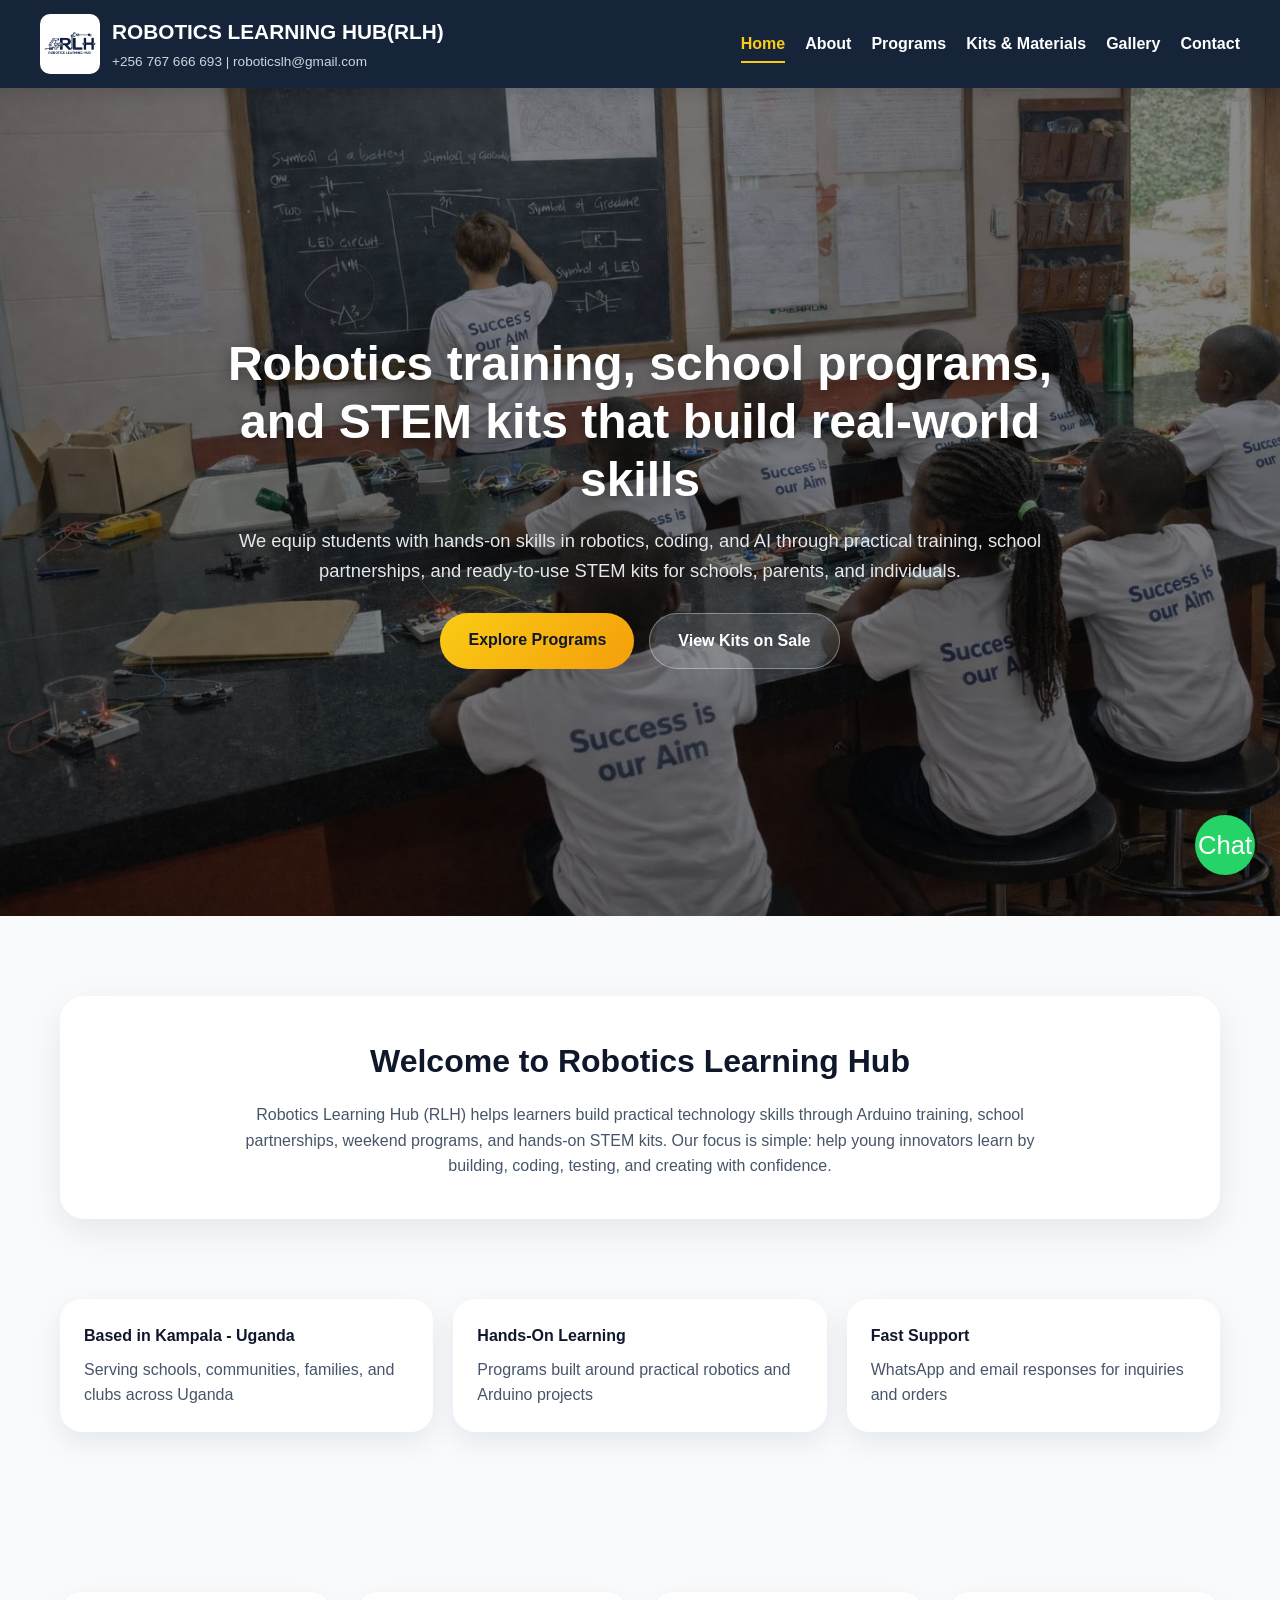
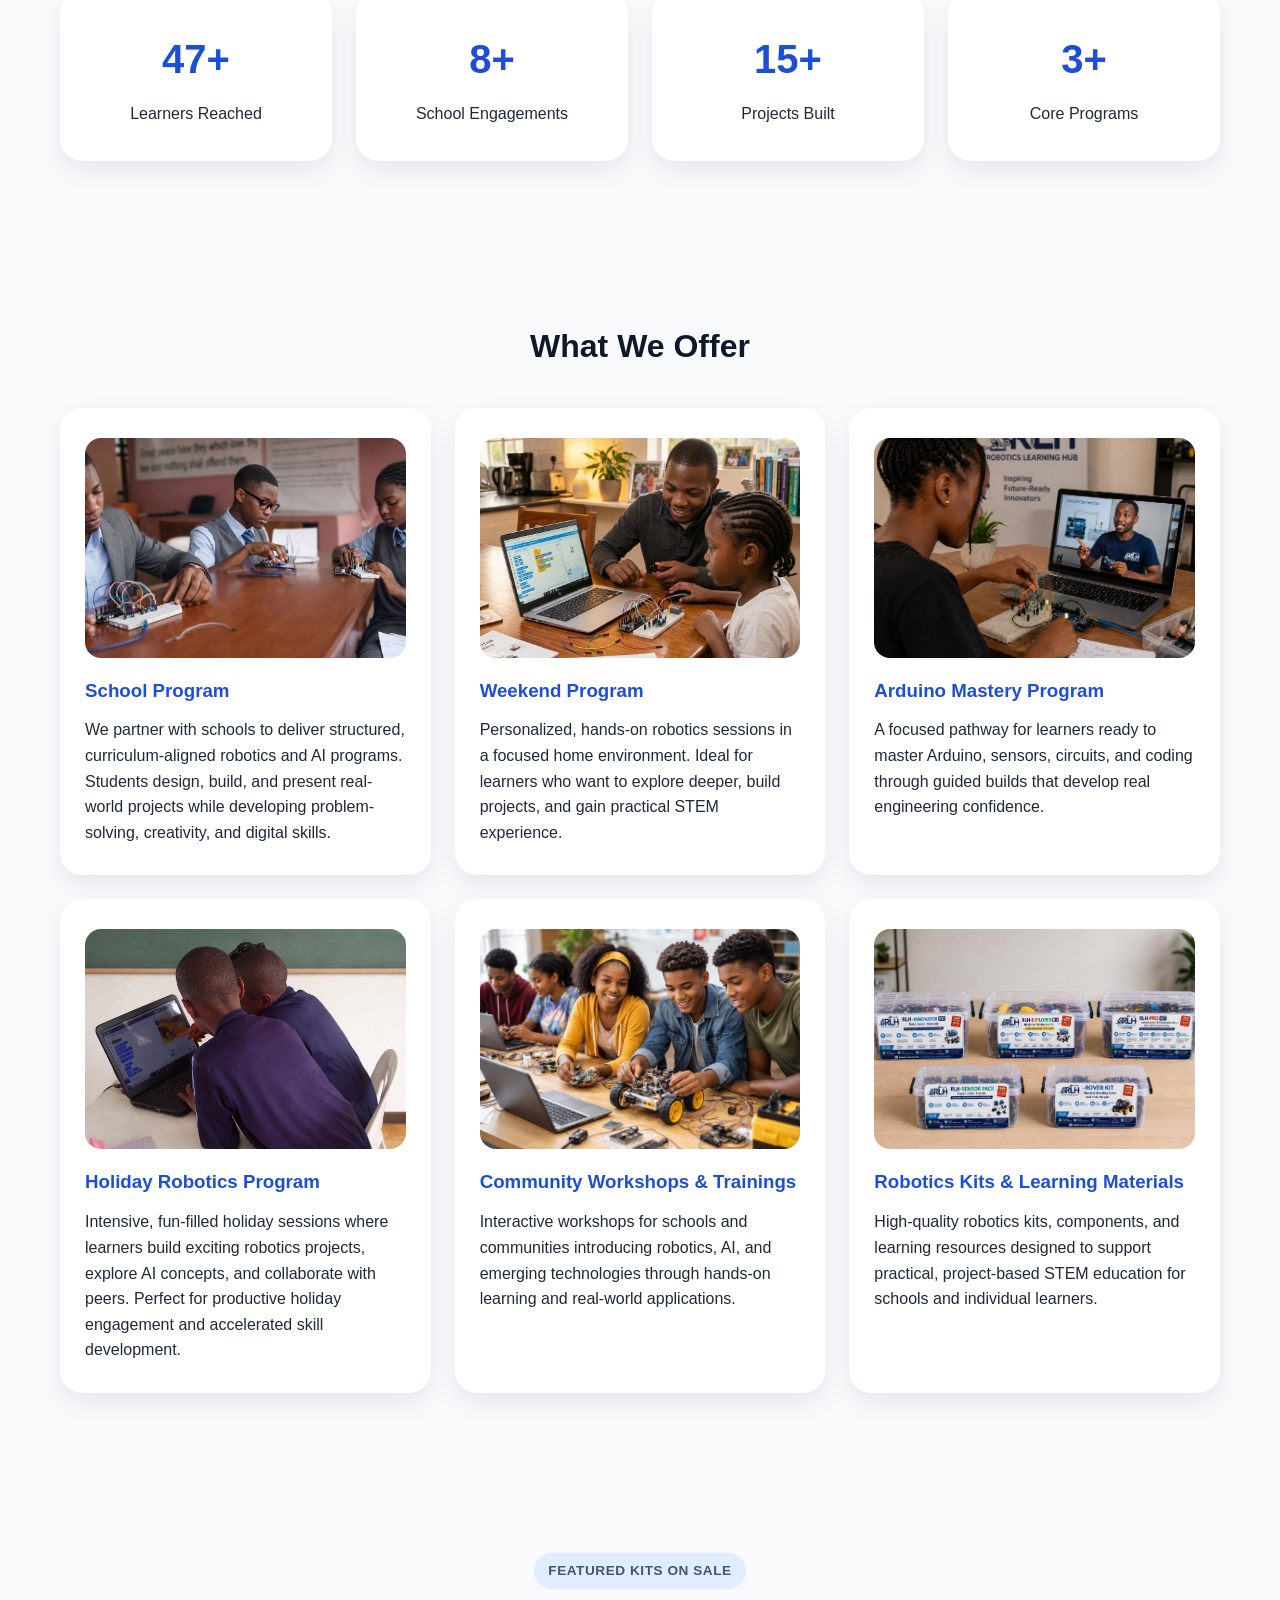
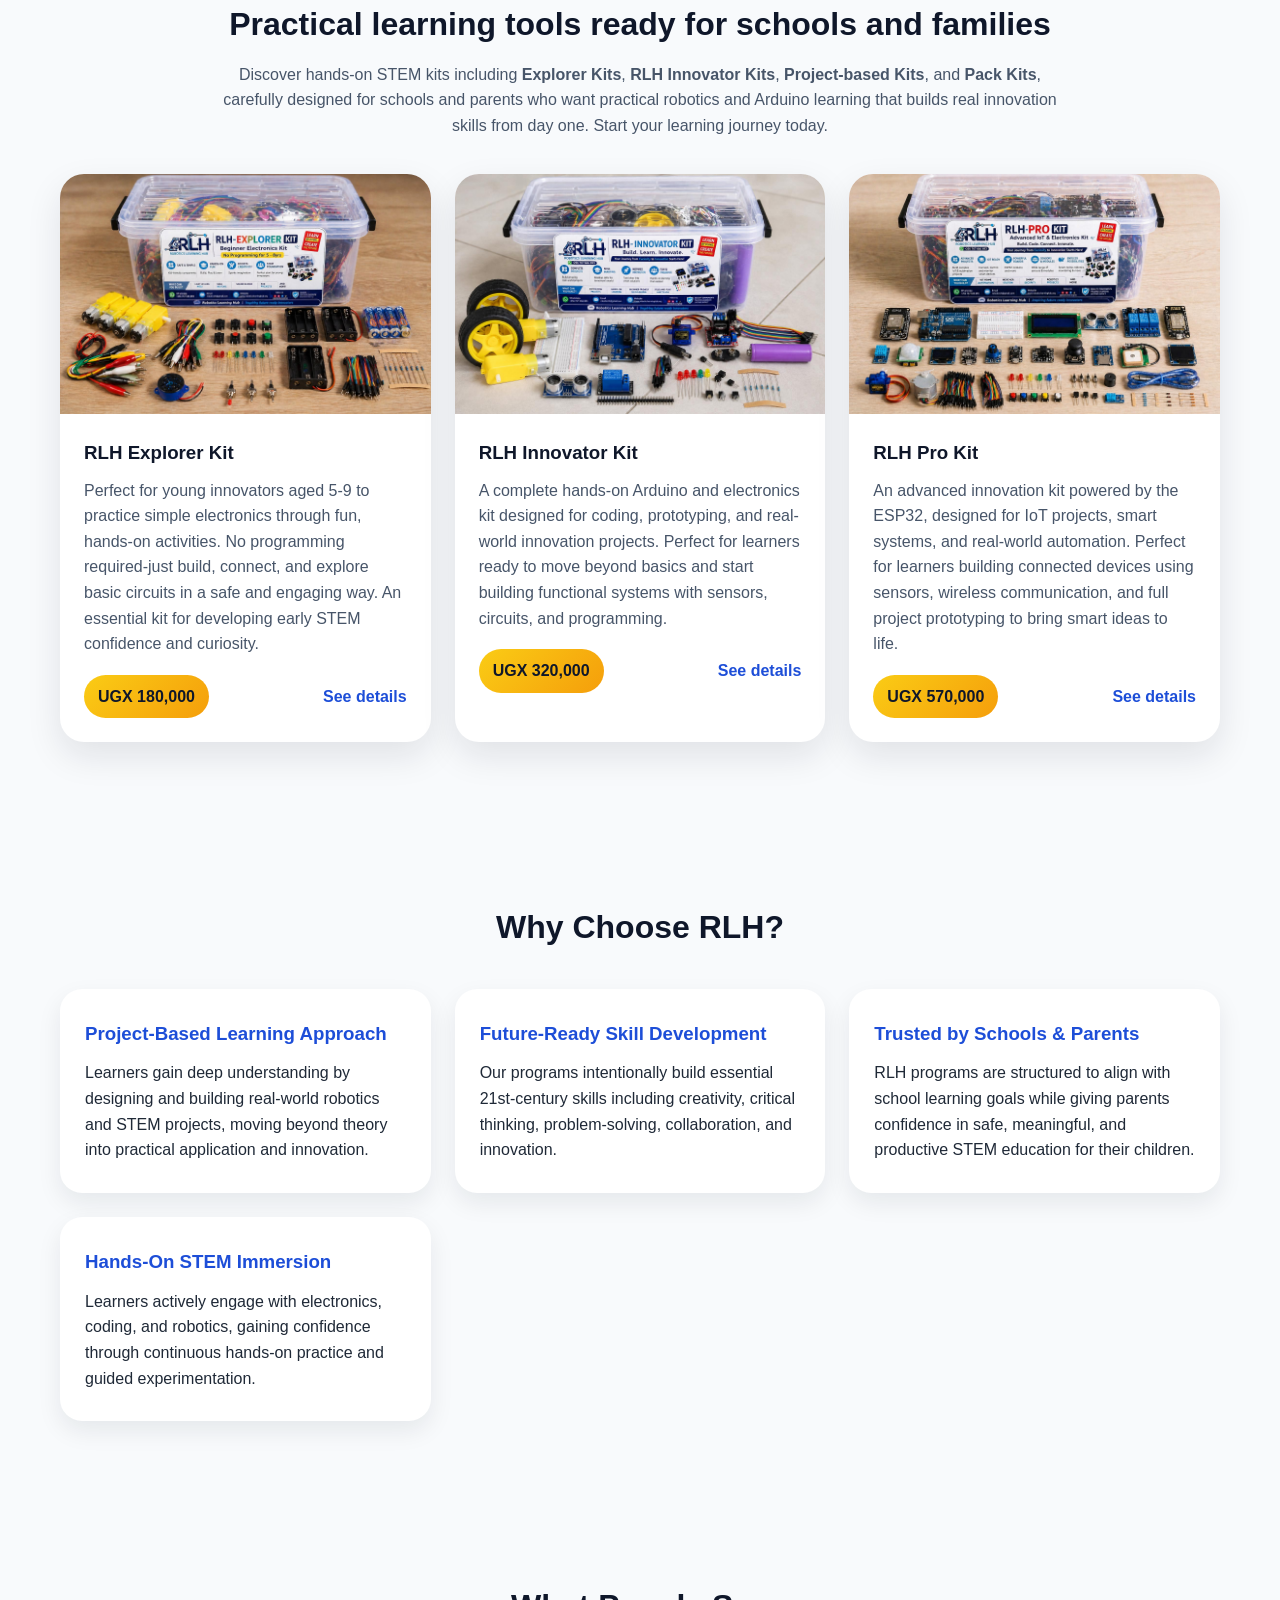
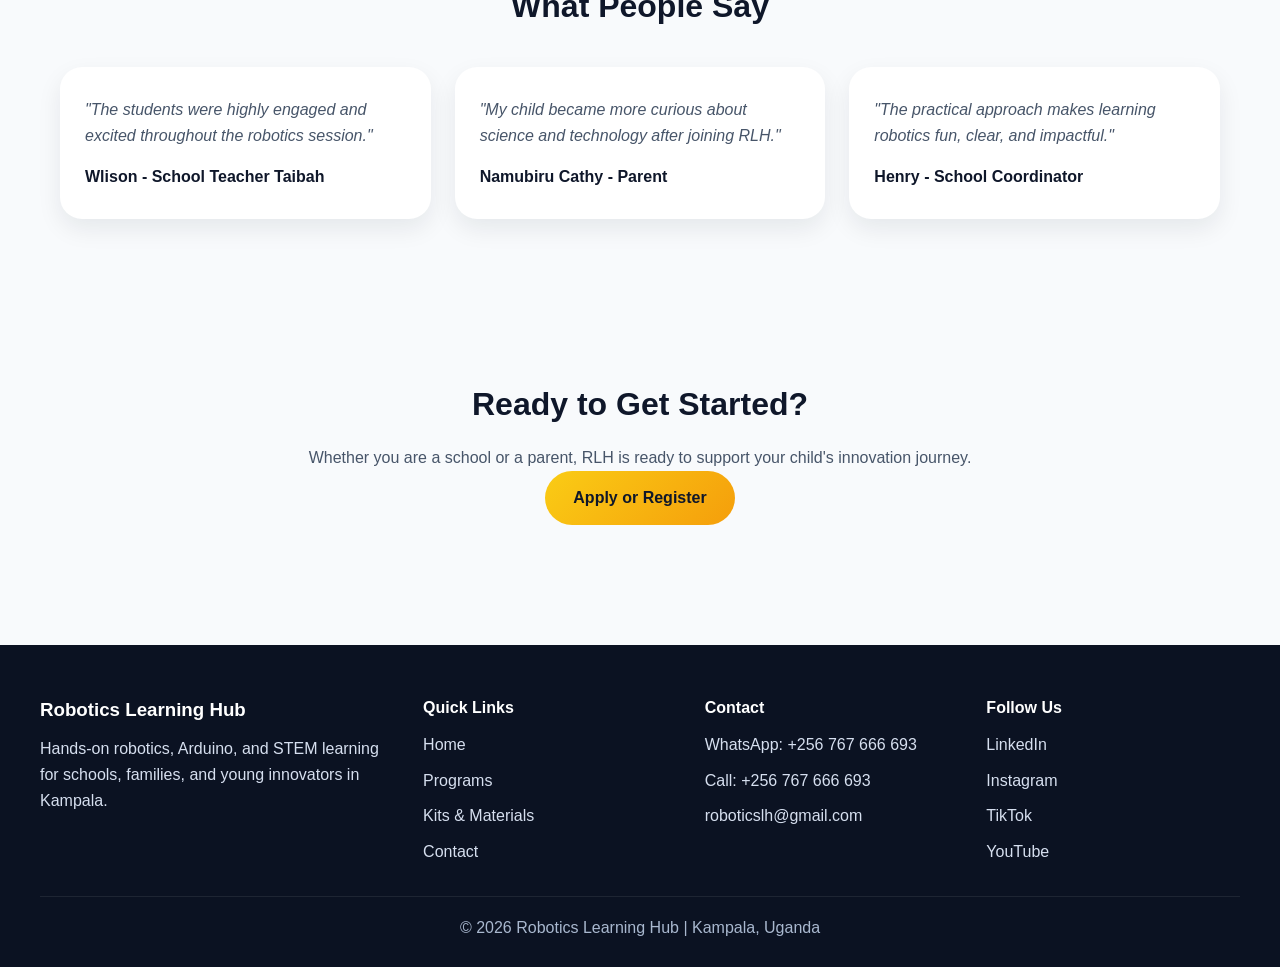
==== index.html @ 77f999e0 "Initial commit after setup" ====
<!DOCTYPE html>
<html lang="en">
<head>
  <meta charset="UTF-8" />
  <meta name="viewport" content="width=device-width, initial-scale=1.0" />
  <title>Robotics Learning Hub | Home</title>
  <link rel="stylesheet" href="css/style.css" />
</head>
<body>
  <header>
    <div class="logo-container">
      <img src="images/logo.jpg" alt="RLH Logo" class="logo" />
      <div class="brand-text">
        <h1>ROBOTICS LEARNING HUB(RLH)</h1>
        <span>+256 767 666 693 | roboticslh@gmail.com</span>
      </div>
    </div>

    <div class="menu-toggle" id="menu-toggle">
      <span></span>
      <span></span>
      <span></span>
    </div>

    <nav id="navbar">
      <a href="index.html" class="active-link">Home</a>
      <a href="about.html">About</a>
      <a href="programs.html">Programs</a>
      <a href="kits.html">Kits & Materials</a>
      <a href="gallery.html">Gallery</a>
      <a href="contact.html">Contact</a>
    </nav>
  </header>

  <section class="hero">
    <div class="hero-slider">
      <div class="slide active" style="background-image: url('images/hero1.jpg');"></div>
      <div class="slide" style="background-image: url('images/hero2.jpg');"></div>
      <div class="slide" style="background-image: url('images/RLH-online.jpg');"></div>
    </div>

    <div class="hero-overlay"></div>

    <div class="hero-content">
      <h2>Robotics training, school programs, and STEM kits that build real-world skills</h2>
      <p>We equip students with hands-on skills in robotics, coding, and AI through practical training, school partnerships, and ready-to-use STEM kits for schools, parents, and individuals.</p>

      <div class="hero-buttons">
        <a href="programs.html" class="btn primary-btn">Explore Programs</a>
        <a href="kits.html" class="btn secondary-btn">View Kits on Sale</a>
      </div>
    </div>
  </section>

  <section class="intro-section reveal">
    <div class="intro-box">
      <h2>Welcome to Robotics Learning Hub</h2>
      <p>
        Robotics Learning Hub (RLH) helps learners build practical technology skills through Arduino training, school partnerships, weekend programs, and hands-on STEM kits. Our focus is simple: help young innovators learn by building, coding, testing, and creating with confidence.
      </p>
    </div>
  </section>

  <section class="trust-strip-section reveal">
    <div class="trust-strip">
      <div class="trust-pill">
        <strong>Based in Kampala - Uganda</strong>
        <span>Serving schools, communities, families, and clubs across Uganda</span>
      </div>
      <div class="trust-pill">
        <strong>Hands-On Learning</strong>
        <span>Programs built around practical robotics and Arduino projects</span>
      </div>
      <div class="trust-pill">
        <strong>Fast Support</strong>
        <span>WhatsApp and email responses for inquiries and orders</span>
      </div>
    </div>
  </section>

  <section class="stats-section reveal">
    <div class="stats-grid">
      <div class="stat-card">
        <h3 class="counter" data-target="100">0</h3>
        <p>Learners Reached</p>
      </div>
      <div class="stat-card">
        <h3 class="counter" data-target="8">0</h3>
        <p>School Engagements</p>
      </div>
      <div class="stat-card">
        <h3 class="counter" data-target="15">0</h3>
        <p>Projects Built</p>
      </div>
      <div class="stat-card">
        <h3 class="counter" data-target="3">0</h3>
        <p>Core Programs</p>
      </div>
    </div>
  </section>

  <section class="highlights-section reveal">
    <h2>What We Offer</h2>
    <div class="highlights-grid">
      <div class="highlight-card">
        <img src="images/school_programs.jpg" alt="School Robotics Program" loading="lazy" decoding="async" />
        <h3>School Program</h3>
        <p>We partner with schools to deliver structured, curriculum-aligned robotics and AI programs. Students design, build, and present real-world projects while developing problem-solving, creativity, and digital skills.</p>
      </div>

      <div class="highlight-card">
        <img src="images/weekend_program.jpg" alt="Weekend Robotics Program" loading="lazy" decoding="async" />
        <h3>Weekend Program</h3>
        <p>Personalized, hands-on robotics sessions in a focused home environment. Ideal for learners who want to explore deeper, build projects, and gain practical STEM experience.</p>
      </div>

      <div class="highlight-card">
        <img src="images/RLH-online.jpg" alt="Arduino mastery class" loading="lazy" decoding="async" />
        <h3>Arduino Mastery Program</h3>
        <p>A focused pathway for learners ready to master Arduino, sensors, circuits, and coding through guided builds that develop real engineering confidence.</p>
      </div>

      <div class="highlight-card">
        <img src="images/2boys.jpg" alt="Holiday Robotics Program" loading="lazy" decoding="async" />
        <h3>Holiday Robotics Program</h3>
        <p>Intensive, fun-filled holiday sessions where learners build exciting robotics projects, explore AI concepts, and collaborate with peers. Perfect for productive holiday engagement and accelerated skill development.</p>
      </div>

      <div class="highlight-card">
        <img src="images/community.jpg" alt="Robotics Workshops" loading="lazy" decoding="async" />
        <h3>Community Workshops & Trainings</h3>
        <p>Interactive workshops for schools and communities introducing robotics, AI, and emerging technologies through hands-on learning and real-world applications.</p>
      </div>

      <div class="highlight-card">
        <img src="images/robotics-kits.jpg" alt="Robotics Kits" loading="lazy" decoding="async" />
        <h3>Robotics Kits & Learning Materials</h3>
        <p>High-quality robotics kits, components, and learning resources designed to support practical, project-based STEM education for schools and individual learners.</p>
      </div>
    </div>
  </section>

  <section class="featured-kits-section reveal">
    <div class="section-heading">
      <p class="section-eyebrow">Featured Kits on Sale</p>
      <h2>Practical learning tools ready for schools and families</h2>
      <p>Discover hands-on STEM kits including <strong>Explorer Kits</strong>, <strong>RLH Innovator Kits</strong>, <strong>Project-based Kits</strong>, and <strong>Pack Kits</strong>, carefully designed for schools and parents who want practical robotics and Arduino learning that builds real innovation skills from day one. Start your learning journey today.</p>
    </div>
    <div class="featured-sales-grid">
      <article class="sales-card">
        <img src="images/RLH-explorer-kit.jpg" alt="RLH Explorer kit" loading="lazy" decoding="async" />
        <div class="sales-card-body">
          <h3>RLH Explorer Kit</h3>
          <p>Perfect for young innovators aged 5-9 to practice simple electronics through fun, hands-on activities. No programming required-just build, connect, and explore basic circuits in a safe and engaging way. An essential kit for developing early STEM confidence and curiosity.</p>
          <div class="sales-card-meta">
            <span class="price-tag">UGX 180,000</span>
            <a href="kits.html" class="text-link">See details</a>
          </div>
        </div>
      </article>
      <article class="sales-card">
        <img src="images/RLH-Innovator-Kit.jpg" alt="RLH Innovator kit" loading="lazy" decoding="async" />
        <div class="sales-card-body">
          <h3>RLH Innovator Kit</h3>
          <p>A complete hands-on Arduino and electronics kit designed for coding, prototyping, and real-world innovation projects. Perfect for learners ready to move beyond basics and start building functional systems with sensors, circuits, and programming.</p>
          <div class="sales-card-meta">
            <span class="price-tag">UGX 320,000</span>
            <a href="kits.html" class="text-link">See details</a>
          </div>
        </div>
      </article>
      <article class="sales-card">
        <img src="images/RLH-pro-kit.jpg" alt="RLH Pro Kit" loading="lazy" decoding="async" />
        <div class="sales-card-body">
          <h3>RLH Pro Kit</h3>
          <p>An advanced innovation kit powered by the ESP32, designed for IoT projects, smart systems, and real-world automation. Perfect for learners building connected devices using sensors, wireless communication, and full project prototyping to bring smart ideas to life.</p>
          <div class="sales-card-meta">
            <span class="price-tag">UGX 570,000</span>
            <a href="kits.html" class="text-link">See details</a>
          </div>
        </div>
      </article>
    </div>
  </section>

  <section class="why-section reveal">
    <h2>Why Choose RLH?</h2>
    <div class="why-grid">
      <div class="why-card">
        <h3>Project-Based Learning Approach</h3>
        <p>Learners gain deep understanding by designing and building real-world robotics and STEM projects, moving beyond theory into practical application and innovation.</p>
      </div>

      <div class="why-card">
        <h3>Future-Ready Skill Development</h3>
        <p>Our programs intentionally build essential 21st-century skills including creativity, critical thinking, problem-solving, collaboration, and innovation.</p>
      </div>

      <div class="why-card">
        <h3>Trusted by Schools & Parents</h3>
        <p>RLH programs are structured to align with school learning goals while giving parents confidence in safe, meaningful, and productive STEM education for their children.</p>
      </div>

      <div class="why-card">
        <h3>Hands-On STEM Immersion</h3>
        <p>Learners actively engage with electronics, coding, and robotics, gaining confidence through continuous hands-on practice and guided experimentation.</p>
      </div>
    </div>
  </section>

  <section class="testimonials-section reveal">
    <h2>What People Say</h2>
    <div class="testimonials-grid">
      <div class="testimonial-card">
        <p>"The students were highly engaged and excited throughout the robotics session."</p>
        <h4>Wlison - School Teacher Taibah</h4>
      </div>
      <div class="testimonial-card">
        <p>"My child became more curious about science and technology after joining RLH."</p>
        <h4>Namubiru Cathy - Parent</h4>
      </div>
      <div class="testimonial-card">
        <p>"The practical approach makes learning robotics fun, clear, and impactful."</p>
        <h4>Henry - School Coordinator</h4>
      </div>
    </div>
  </section>

  <section class="cta-section reveal">
    <h2>Ready to Get Started?</h2>
    <p>Whether you are a school or a parent, RLH is ready to support your child's innovation journey.</p>
    <a href="programs.html" class="btn primary-btn">Apply or Register</a>
  </section>

  <a href="https://wa.me/256767666693" class="whatsapp-float" target="_blank" aria-label="Chat on WhatsApp">Chat</a>

  <footer class="site-footer">
    <div class="footer-grid">
      <div class="footer-brand">
        <h3>Robotics Learning Hub</h3>
        <p>Hands-on robotics, Arduino, and STEM learning for schools, families, and young innovators in Kampala.</p>
      </div>
      <div>
        <h4>Quick Links</h4>
        <a href="index.html">Home</a>
        <a href="programs.html">Programs</a>
        <a href="kits.html">Kits & Materials</a>
        <a href="contact.html">Contact</a>
      </div>
      <div>
        <h4>Contact</h4>
        <a href="https://wa.me/256767666693" target="_blank">WhatsApp: +256 767 666 693</a>
        <a href="tel:+256767666693">Call: +256 767 666 693</a>
        <a href="https://mail.google.com/mail/?view=cm&fs=1&to=roboticslh@gmail.com" target="_blank">roboticslh@gmail.com</a>
      </div>
      <div>
        <h4>Follow Us</h4>
        <a href="https://www.linkedin.com/company/robotics-learning-hub" target="_blank">LinkedIn</a>
        <a href="https://www.instagram.com/roboticslearninghub?igsh=MTZndnVnenVyejdiOQ==" target="_blank">Instagram</a>
        <a href="https://www.tiktok.com/@roboticslearningh?_r=1&_t=ZS-95N06qeUDLu" target="_blank">TikTok</a>
        <a href="https://www.youtube.com/@roboticslearningh" target="_blank">YouTube</a>
      </div>
    </div>
    <p class="footer-bottom">&copy; 2026 Robotics Learning Hub | Kampala, Uganda</p>
  </footer>

  <script src="js/script.js"></script>
</body>
</html>
---- css/style.css ----
/* =========================
   RESET & GLOBAL STYLES
========================= */
* {
  margin: 0;
  padding: 0;
  box-sizing: border-box;
  font-family: Arial, sans-serif;
}

html {
  scroll-behavior: smooth;
}

body {
  background: #f8fafc;
  color: #1f2937;
  line-height: 1.6;
  overflow-x: hidden;
}

:root {
  --brand-navy: #0f172a;
  --brand-blue: #1d4ed8;
  --brand-gold: #f59e0b;
  --brand-gold-light: #facc15;
  --brand-slate: #475569;
}

img {
  max-width: 100%;
  display: block;
}

a {
  text-decoration: none;
}

section {
  padding: 80px 20px;
}

/* =========================
   HEADER / NAVBAR
========================= */
header {
  position: sticky;
  top: 0;
  z-index: 1000;
  background: rgba(10, 25, 47, 0.95);
  backdrop-filter: blur(10px);
  color: white;
  padding: 14px 40px;
  display: flex;
  justify-content: space-between;
  align-items: center;
  box-shadow: 0 4px 15px rgba(0,0,0,0.12);
}

.logo-container {
  display: flex;
  align-items: center;
  gap: 12px;
}

.logo {
  width: 60px;
  height: 60px;
  object-fit: contain;
  border-radius: 10px;
  background: white;
  padding: 4px;
}

.brand-text h1 {
  font-size: 1.3rem;
  color: #ffffff;
}

.brand-text span {
  font-size: 0.85rem;
  color: #cbd5e1;
}

/* NAV */
nav {
  display: flex;
  gap: 20px;
}

nav a {
  color: white;
  font-weight: 600;
  position: relative;
  transition: 0.3s ease;
}

nav a:hover,
nav a.active-link {
  color: #facc15;
}

nav a::after {
  content: "";
  position: absolute;
  left: 0;
  bottom: -6px;
  width: 0%;
  height: 2px;
  background: #facc15;
  transition: 0.3s ease;
}

nav a:hover::after,
nav a.active-link::after {
  width: 100%;
}

/* HAMBURGER */
.menu-toggle {
  display: none;
  flex-direction: column;
  cursor: pointer;
  gap: 5px;
}

.menu-toggle span {
  width: 28px;
  height: 3px;
  background: white;
  border-radius: 10px;
  transition: 0.3s ease;
}

/* =========================
   HERO SECTION
========================= */
.hero {
  position: relative;
  height: 92vh;
  overflow: hidden;
  display: flex;
  align-items: center;
  justify-content: center;
  text-align: center;
}

/* Background Slider */
.hero-slider {
  position: absolute;
  inset: 0;
  z-index: 1;
}

.slide {
  position: absolute;
  inset: 0;
  background-color: #0f172a;
  background-size: cover;
  background-position: center;
  opacity: 0;
  transform: scale(1.05);
  transition: opacity 1s ease-in-out, transform 1s ease-in-out;
}

.slide.active {
  opacity: 1;
  transform: scale(1);
}

/* Overlay */
.hero-overlay {
  position: absolute;
  inset: 0;
  background: linear-gradient(
    rgba(0, 0, 0, 0.45),
    rgba(0, 0, 0, 0.55)
  );
  z-index: 2;
}

/* Hero Content */
.hero-content {
  position: relative;
  z-index: 3;
  color: white;
  max-width: 900px;
  padding: 20px;
}

.hero-content h2 {
  font-size: 3rem;
  line-height: 1.2;
  margin-bottom: 18px;
  text-shadow: 0 4px 14px rgba(0,0,0,0.35);
}

.hero-content p {
  font-size: 1.15rem;
  margin-bottom: 28px;
  color: #e5e7eb;
}

.hero-buttons {
  display: flex;
  gap: 15px;
  justify-content: center;
  flex-wrap: wrap;
}

/* =========================
   BUTTONS
========================= */
.btn,
button {
  display: inline-block;
  padding: 14px 28px;
  border-radius: 999px;
  font-weight: 700;
  transition: all 0.3s ease;
  border: none;
  cursor: pointer;
}

.primary-btn {
  background: linear-gradient(135deg, #facc15, #f59e0b);
  color: #0f172a;
}

.primary-btn:hover {
  transform: translateY(-3px);
  box-shadow: 0 10px 24px rgba(245, 158, 11, 0.35);
}

.secondary-btn {
  background: rgba(255,255,255,0.12);
  color: white;
  border: 1px solid rgba(255,255,255,0.35);
}

.secondary-btn:hover {
  background: rgba(255,255,255,0.2);
  transform: translateY(-3px);
}

/* =========================
   CONTENT WRAPPERS
========================= */
.intro-section,
.stats-section,
.highlights-section,
.why-section,
.testimonials-section,
.partners-section,
.cta-section {
  max-width: 1200px;
  margin: auto;
}

/* INTRO BOX */
.intro-box {
  background: white;
  padding: 40px;
  border-radius: 24px;
  box-shadow: 0 12px 35px rgba(15, 23, 42, 0.08);
  text-align: center;
}

.intro-box h2,
.highlights-section h2,
.why-section h2,
.testimonials-section h2,
.partners-section h2,
.cta-section h2 {
  font-size: 2rem;
  color: #0f172a;
  margin-bottom: 15px;
  text-align: center;
}

.intro-box p,
.cta-section p,
.partners-text {
  max-width: 800px;
  margin: auto;
  color: #475569;
  text-align: center;
}

.trust-strip-section {
  max-width: 1200px;
  margin: auto;
  padding-top: 0;
}

.trust-strip {
  display: grid;
  grid-template-columns: repeat(3, 1fr);
  gap: 20px;
}

.trust-pill {
  background: white;
  border-radius: 22px;
  padding: 24px;
  box-shadow: 0 10px 28px rgba(15, 23, 42, 0.08);
}

.trust-pill strong {
  display: block;
  color: var(--brand-navy);
  margin-bottom: 8px;
}

.trust-pill span {
  color: var(--brand-slate);
}

.section-heading {
  text-align: center;
  max-width: 850px;
  margin: 0 auto 35px;
}

.section-heading h2 {
  color: var(--brand-navy);
  font-size: 2rem;
  margin-bottom: 12px;
}

.section-heading p {
  color: var(--brand-slate);
}

.section-eyebrow {
  display: inline-block;
  margin-bottom: 10px;
  padding: 7px 14px;
  border-radius: 999px;
  background: #e0ecff;
  color: var(--brand-blue);
  font-weight: 700;
  font-size: 0.85rem;
  letter-spacing: 0.04em;
  text-transform: uppercase;
}

/* =========================
   STATS SECTION
========================= */
.stats-grid {
  display: grid;
  grid-template-columns: repeat(4, 1fr);
  gap: 24px;
}

.stat-card {
  background: white;
  padding: 35px 20px;
  border-radius: 22px;
  text-align: center;
  box-shadow: 0 10px 25px rgba(15, 23, 42, 0.08);
  transition: 0.3s ease;
}

.stat-card:hover {
  transform: translateY(-8px);
}

.stat-card h3 {
  font-size: 2.5rem;
  color: #1d4ed8;
  margin-bottom: 10px;
}

/* =========================
   HIGHLIGHTS / WHY / TESTIMONIALS
========================= */
.highlights-grid,
.why-grid,
.testimonials-grid,
.partners-grid {
  display: grid;
  gap: 24px;
  margin-top: 35px;
}

.highlights-grid,
.why-grid,
.testimonials-grid {
  grid-template-columns: repeat(3, 1fr);
}

.highlight-card,
.why-card,
.testimonial-card,
.partner-box {
  background: white;
  padding: 30px 25px;
  border-radius: 22px;
  box-shadow: 0 10px 25px rgba(15, 23, 42, 0.08);
  transition: 0.3s ease;
}

.highlight-card:hover,
.why-card:hover,
.testimonial-card:hover,
.partner-box:hover {
  transform: translateY(-8px);
}

.highlight-card h3,
.why-card h3 {
  color: #1d4ed8;
  margin-bottom: 12px;
}

.highlight-card img {
  width: 100%;
  height: 220px;
  object-fit: cover;
  border-radius: 16px;
  margin-bottom: 18px;
}

.testimonial-card p {
  font-style: italic;
  margin-bottom: 15px;
  color: #475569;
}

.testimonial-card h4 {
  color: #0f172a;
}

/* =========================
   PARTNERS
========================= */
.partners-grid {
  grid-template-columns: repeat(4, 1fr);
}

.partner-box {
  display: flex;
  align-items: center;
  justify-content: center;
  min-height: 120px;
  font-weight: bold;
  color: #64748b;
  text-align: center;
  border: 2px dashed #cbd5e1;
}

/* =========================
   CTA SECTION
========================= */
.cta-section {
  text-align: center;
}

/* =========================
   WHATSAPP FLOAT
========================= */
.whatsapp-float {
  position: fixed;
  bottom: 25px;
  right: 25px;
  background: #25d366;
  color: white;
  font-size: 1.6rem;
  width: 60px;
  height: 60px;
  border-radius: 50%;
  display: flex;
  align-items: center;
  justify-content: center;
  box-shadow: 0 10px 25px rgba(0,0,0,0.2);
  z-index: 1001;
  transition: 0.3s ease;
}

.whatsapp-float:hover {
  transform: scale(1.08);
}

/* =========================
   FOOTER
========================= */
footer {
  background: #0f172a;
  color: #cbd5e1;
  text-align: center;
  padding: 30px 20px;
  margin-top: 40px;
}

footer a {
  color: #facc15;
}

footer a:hover {
  text-decoration: underline;
}

.site-footer {
  background: #0b1222;
  color: #d6dfef;
  padding: 50px 20px 26px;
}

.footer-grid {
  max-width: 1200px;
  margin: 0 auto;
  display: grid;
  grid-template-columns: 1.4fr 1fr 1fr 1fr;
  gap: 28px;
  text-align: left;
}

.footer-grid h3,
.footer-grid h4 {
  color: #ffffff;
  margin-bottom: 12px;
}

.footer-grid a,
.footer-grid p {
  display: block;
  color: #d6dfef;
  margin-bottom: 10px;
}

.footer-grid a:hover {
  color: #facc15;
  text-decoration: none;
}

.footer-bottom {
  max-width: 1200px;
  margin: 22px auto 0;
  padding-top: 18px;
  border-top: 1px solid rgba(255, 255, 255, 0.08);
  color: #a9b8cf;
  text-align: center;
}

/* =========================
   SCROLL REVEAL
========================= */
/* =========================
   SCROLL REVEAL (SAFE VERSION)
========================= */
.reveal {
  opacity: 1;
  transform: translateY(0);
  transition: all 0.8s ease;
}

.reveal.hidden-reveal {
  opacity: 0;
  transform: translateY(35px);
}

.reveal.active {
  opacity: 1;
  transform: translateY(0);
}

/* =========================
   RESPONSIVE DESIGN
========================= */
@media (max-width: 992px) {
  .hero-content h2 {
    font-size: 2.4rem;
  }

  .stats-grid {
    grid-template-columns: repeat(2, 1fr);
  }

  .footer-grid,
  .trust-strip,
  .kits-order-grid,
  .highlights-grid,
  .why-grid,
  .testimonials-grid,
  .partners-grid,
  .contact-trust-grid {
    grid-template-columns: repeat(2, 1fr);
  }
}

@media (max-width: 768px) {
  header {
    padding: 14px 20px;
  }

  .menu-toggle {
    display: flex;
  }

  nav {
    position: absolute;
    top: 85px;
    right: 20px;
    background: rgba(10, 25, 47, 0.98);
    flex-direction: column;
    width: 220px;
    padding: 20px;
    border-radius: 18px;
    display: none;
    box-shadow: 0 10px 25px rgba(0,0,0,0.2);
  }

  nav.active {
    display: flex;
  }

  .hero {
    height: 85vh;
  }

  .hero-content h2 {
    font-size: 2rem;
  }

  .hero-content p {
    font-size: 1rem;
  }

  .stats-grid,
  .footer-grid,
  .trust-strip,
  .kits-order-grid,
  .highlights-grid,
  .why-grid,
  .testimonials-grid,
  .partners-grid,
  .contact-trust-grid {
    grid-template-columns: 1fr;
  }

  .intro-box {
    padding: 28px 20px;
  }

  .logo {
    width: 48px;
    height: 48px;
  }
}
/* =========================
   PAGE HERO (ABOUT / PROGRAMS)
========================= */
.page-hero {
  position: relative;
  height: 55vh;
  display: flex;
  align-items: center;
  justify-content: center;
  text-align: center;
  background-size: auto;
  background-position: center;
  overflow: hidden;
}


.about-hero {
  background-image: url('../images/2girls.jpg');
}

.programs-hero {
  background-image: url('../images/program.jpg');
}

.kits-hero {
  background-image: url('../images/robotics-kits.jpg');
}

.page-hero-overlay {
  position: absolute;
  inset: 0;
  background: linear-gradient(
    rgba(0, 0, 0, 0.45),
    rgba(0, 0, 0, 0.55)
  );
  z-index: 1;
}

.page-hero-content {
  position: relative;
  z-index: 2;
  color: white;
  max-width: 800px;
  padding: 20px;
}

.page-hero-content h2 {
  font-size: 2.7rem;
  margin-bottom: 14px;
  text-shadow: 0 4px 14px rgba(0,0,0,0.35);
}

.page-hero-content p {
  font-size: 1.1rem;
  color: #e5e7eb;
}

/* =========================
   ABOUT PAGE
========================= */
.about-main-section,
.mission-vision-section,
.difference-section,
.programs-intro-section,
.programs-main-section,
.why-programs-section {
  max-width: 1200px;
  margin: auto;
}

.about-grid {
  display: grid;
  grid-template-columns: 1.2fr 1fr;
  gap: 30px;
  align-items: center;
}

.about-text-card,
.about-image-card,
.mv-card,
.difference-card,
.premium-card {
  background: white;
  padding: 35px 28px;
  border-radius: 22px;
  box-shadow: 0 10px 25px rgba(15, 23, 42, 0.08);
  transition: 0.3s ease;
}

.about-text-card:hover,
.about-image-card:hover,
.mv-card:hover,
.difference-card:hover,
.premium-card:hover {
  transform: translateY(-8px);
}

.about-text-card h2 {
  margin-bottom: 16px;
  color: #0f172a;
}

.about-text-card p {
  color: #475569;
  margin-bottom: 14px;
}

.about-image-card img {
  width: 100%;
  height: 100%;
  min-height: 340px;
  object-fit: cover;
  border-radius: 18px;
}

.mission-vision-grid,
.difference-grid {
  display: grid;
  grid-template-columns: repeat(2, 1fr);
  gap: 24px;
  margin-top: 35px;
}

.difference-section h2,
.why-programs-section h2 {
  text-align: center;
  margin-bottom: 10px;
  color: #0f172a;
}

.mv-card h3,
.difference-card h3 {
  color: #1d4ed8;
  margin-bottom: 12px;
}

/* =========================
   PROGRAMS PAGE
========================= */
.premium-programs-grid {
  display: grid;
  grid-template-columns: repeat(3, 1fr);
  gap: 24px;
  margin-top: 35px;
}

.programs-library-layout {
  display: grid;
  grid-template-columns: 0.9fr 1.3fr;
  gap: 24px;
  align-items: start;
}

.programs-sidebar .inventory-item.is-active {
  border-color: #93c5fd;
  background: #eef6ff;
}

.program-detail-card {
  background: white;
  border-radius: 24px;
  padding: 28px;
  box-shadow: 0 14px 35px rgba(15, 23, 42, 0.08);
}

.program-detail-card h3 {
  color: var(--brand-navy);
  margin-bottom: 12px;
}

.program-detail-card p:not(.program-tag):not(.section-eyebrow) {
  color: var(--brand-slate);
}

.program-tag {
  display: inline-block;
  background: #eff6ff;
  color: #1d4ed8;
  padding: 8px 14px;
  border-radius: 999px;
  font-size: 0.9rem;
  font-weight: 600;
  margin-bottom: 16px;
}

.program-list {
  margin: 18px 0 24px;
  padding-left: 18px;
  color: #475569;
}

.program-list li {
  margin-bottom: 10px;
}

.text-link {
  color: var(--brand-blue);
  font-weight: 700;
}

.text-link:hover {
  text-decoration: underline;
}

.featured-kits-section,
.kits-order-section,
.kits-intro-section,
.kits-sales-section,
.kits-value-section,
.kits-testimonials-section,
.program-registration-section,
.contact-trust-section {
  max-width: 1200px;
  margin: auto;
}

.kits-order-grid,
.contact-trust-grid {
  display: grid;
  grid-template-columns: repeat(3, 1fr);
  gap: 24px;
}

.order-step-card,
.contact-trust-card {
  background: white;
  border-radius: 22px;
  padding: 28px 24px;
  box-shadow: 0 10px 25px rgba(15, 23, 42, 0.08);
}

.order-step-card h3,
.contact-trust-card h3 {
  color: var(--brand-navy);
  margin-bottom: 10px;
}

.order-step-card p,
.contact-trust-card p {
  color: var(--brand-slate);
}

.order-step-number {
  display: inline-flex;
  width: 40px;
  height: 40px;
  align-items: center;
  justify-content: center;
  border-radius: 50%;
  background: linear-gradient(135deg, var(--brand-gold-light), var(--brand-gold));
  color: var(--brand-navy);
  font-weight: 800;
  margin-bottom: 14px;
}

.featured-sales-grid,
.kits-grid {
  display: grid;
  gap: 24px;
}

.kits-catalog-layout {
  display: grid;
  grid-template-columns: 1.5fr 0.9fr;
  gap: 24px;
  align-items: start;
}

.featured-sales-grid {
  grid-template-columns: repeat(3, 1fr);
}

.kits-grid {
  grid-template-columns: 1fr;
}

.sales-card {
  background: white;
  border-radius: 24px;
  overflow: hidden;
  box-shadow: 0 14px 35px rgba(15, 23, 42, 0.1);
  transition: transform 0.3s ease, box-shadow 0.3s ease;
}

.sales-card:hover {
  transform: translateY(-8px);
  box-shadow: 0 20px 45px rgba(15, 23, 42, 0.14);
}

.sales-card img {
  width: 100%;
  height: 240px;
  object-fit: cover;
}

.sales-card-body {
  padding: 24px;
}

.sales-card-body h3 {
  color: var(--brand-navy);
  margin-bottom: 10px;
}

.sales-card-body p {
  color: var(--brand-slate);
}

.sales-badges {
  display: flex;
  flex-wrap: wrap;
  gap: 10px;
  margin-bottom: 14px;
}

.sales-badge {
  display: inline-flex;
  align-items: center;
  padding: 7px 12px;
  border-radius: 999px;
  background: #eff6ff;
  color: var(--brand-blue);
  font-size: 0.82rem;
  font-weight: 700;
}

.sales-badge-accent {
  background: #fff5d6;
  color: #b45309;
}

.sales-card-meta,
.sales-card-top {
  display: flex;
  align-items: center;
  justify-content: space-between;
  gap: 14px;
  margin-top: 18px;
}

.sales-card-large .program-list {
  margin-bottom: 18px;
}

.kits-search-wrap {
  max-width: 760px;
  margin: 0 auto 32px;
}

.kits-search-label {
  display: block;
  margin-bottom: 10px;
  color: var(--brand-navy);
  font-weight: 700;
}

.kits-search-input {
  width: 100%;
  padding: 16px 18px;
  border: 1px solid #cbd5e1;
  border-radius: 16px;
  font-size: 1rem;
  background: white;
  box-shadow: 0 10px 25px rgba(15, 23, 42, 0.06);
  transition: border-color 0.3s ease, box-shadow 0.3s ease;
}

.kits-search-input:focus {
  outline: none;
  border-color: var(--brand-blue);
  box-shadow: 0 0 0 4px rgba(29, 78, 216, 0.12);
}

.kits-search-status {
  margin-top: 12px;
  color: var(--brand-slate);
}

.kits-empty-state {
  margin-top: 28px;
  text-align: center;
  color: var(--brand-slate);
  font-weight: 600;
}

.inventory-sidebar {
  background: white;
  border-radius: 24px;
  padding: 24px;
  box-shadow: 0 14px 35px rgba(15, 23, 42, 0.08);
  position: sticky;
  top: 100px;
}

.inventory-sidebar h3 {
  color: var(--brand-navy);
  margin-bottom: 10px;
}

.inventory-sidebar p {
  color: var(--brand-slate);
  margin-bottom: 18px;
}

.inventory-list {
  display: flex;
  flex-direction: column;
  gap: 12px;
}

.inventory-item {
  width: 100%;
  border: 1px solid #dbe4f0;
  border-radius: 16px;
  background: #f8fbff;
  padding: 14px 16px;
  display: flex;
  align-items: center;
  justify-content: space-between;
  gap: 14px;
  text-align: left;
  transition: border-color 0.25s ease, transform 0.25s ease, box-shadow 0.25s ease;
}

.inventory-item:hover {
  transform: translateY(-2px);
  border-color: #bfdbfe;
  box-shadow: 0 8px 22px rgba(15, 23, 42, 0.08);
}

.inventory-name {
  color: var(--brand-navy);
  font-weight: 700;
}

.inventory-price {
  color: var(--brand-blue);
  font-weight: 700;
  white-space: nowrap;
}

.inventory-result {
  margin-top: 24px;
}

.inventory-result-card {
  background: #ffffff;
  border-radius: 22px;
  padding: 24px;
  box-shadow: 0 12px 30px rgba(15, 23, 42, 0.08);
}

.inventory-result-card h3 {
  color: var(--brand-navy);
  margin-bottom: 12px;
}

.inventory-result-layout {
  display: grid;
  grid-template-columns: 180px 1fr;
  gap: 20px;
  align-items: center;
}

.inventory-result-layout img {
  width: 100%;
  height: 160px;
  object-fit: cover;
  border-radius: 18px;
}

.inventory-result-content h3 {
  margin-bottom: 12px;
}

.inventory-result-prices {
  display: flex;
  align-items: center;
  gap: 14px;
}

.result-action-bar {
  margin-top: 18px;
  display: flex;
  align-items: center;
  gap: 14px;
  flex-wrap: wrap;
}

.result-note {
  color: var(--brand-slate);
  font-size: 0.95rem;
}

.cart-section {
  max-width: 1200px;
  margin: auto;
}

.cart-layout {
  display: grid;
  grid-template-columns: 1.4fr 0.8fr;
  gap: 24px;
  align-items: start;
}

.cart-card,
.cart-summary-card {
  background: white;
  border-radius: 24px;
  padding: 24px;
  box-shadow: 0 14px 35px rgba(15, 23, 42, 0.08);
}

.cart-items {
  display: flex;
  flex-direction: column;
  gap: 14px;
}

.cart-empty {
  color: var(--brand-slate);
}

.cart-item {
  display: grid;
  grid-template-columns: 1fr auto auto;
  gap: 14px;
  align-items: center;
  padding: 16px;
  border: 1px solid #e2e8f0;
  border-radius: 18px;
}

.cart-item-name {
  color: var(--brand-navy);
  font-weight: 700;
}

.cart-item-price {
  color: var(--brand-blue);
  font-weight: 700;
}

.cart-item-controls {
  display: flex;
  align-items: center;
  gap: 10px;
}

.qty-btn,
.remove-btn {
  border: 1px solid #cbd5e1;
  background: #f8fafc;
  color: var(--brand-navy);
  border-radius: 12px;
  padding: 8px 12px;
  font-weight: 700;
}

.remove-btn {
  color: #b91c1c;
}

.cart-summary-card h3 {
  color: var(--brand-navy);
  margin-bottom: 18px;
}

.cart-total-row {
  display: flex;
  justify-content: space-between;
  align-items: center;
  margin-bottom: 20px;
  padding-bottom: 16px;
  border-bottom: 1px solid #e2e8f0;
  color: var(--brand-navy);
}

.cart-customer-form {
  display: flex;
  flex-direction: column;
  gap: 10px;
}

.cart-customer-form label {
  color: var(--brand-navy);
  font-weight: 700;
}

.cart-customer-form input {
  width: 100%;
  padding: 14px;
  border: 1px solid #cbd5e1;
  border-radius: 12px;
  font-size: 0.95rem;
}

.cart-submit-btn {
  width: 100%;
  margin-top: 18px;
}

.price-tag {
  display: inline-flex;
  align-items: center;
  justify-content: center;
  padding: 9px 14px;
  border-radius: 999px;
  background: linear-gradient(135deg, var(--brand-gold-light), var(--brand-gold));
  color: var(--brand-navy);
  font-weight: 800;
  white-space: nowrap;
}

.price-stack {
  display: flex;
  flex-direction: column;
  align-items: flex-end;
  gap: 6px;
}

.price-was {
  color: #94a3b8;
  font-weight: 700;
  text-decoration: line-through;
}

.program-registration-card {
  background: linear-gradient(135deg, #0f172a, #16315f);
  color: white;
  padding: 34px;
  border-radius: 26px;
  display: flex;
  align-items: center;
  justify-content: space-between;
  gap: 24px;
  box-shadow: 0 18px 40px rgba(15, 23, 42, 0.18);
}

.program-registration-card h2 {
  margin-bottom: 12px;
}

.program-registration-card p:not(.section-eyebrow) {
  color: #dbe7ff;
  max-width: 720px;
}

/* =========================
   RESPONSIVE EXTRA
========================= */
@media (max-width: 992px) {
  .about-grid,
  .mission-vision-grid,
  .difference-grid,
  .premium-programs-grid,
  .kits-order-grid,
  .contact-trust-grid {
    grid-template-columns: 1fr;
  }

  .footer-grid,
  .featured-sales-grid,
  .kits-grid,
  .kits-catalog-layout,
  .programs-library-layout,
  .cart-layout {
    grid-template-columns: 1fr;
  }

  .page-hero-content h2 {
    font-size: 2.2rem;
  }

  .program-registration-card {
    flex-direction: column;
    align-items: flex-start;
  }
}

@media (max-width: 768px) {
  .page-hero {
    height: 45vh;
  }

  .page-hero-content h2 {
    font-size: 1.9rem;
  }

  .page-hero-content p {
    font-size: 1rem;
  }

  .about-image-card img {
    min-height: 250px;
  }

  .sales-card-top,
  .sales-card-meta {
    flex-direction: column;
    align-items: flex-start;
  }

  .inventory-result-layout {
    grid-template-columns: 1fr;
  }

  .inventory-item,
  .inventory-result-prices {
    flex-direction: column;
    align-items: flex-start;
  }

  .result-action-bar,
  .cart-item,
  .cart-item-controls {
    grid-template-columns: 1fr;
    flex-direction: column;
    align-items: flex-start;
  }
}
/* =========================
   CONTACT PAGE HERO
========================= */
.contact-hero {
  background-image: url('../images/evening_program.jpg');
}


/* =========================
   CONTACT PAGE LAYOUT
========================= */
.contact-main-section,
.contact-info-section,
.contact-form-section,
.faq-section {
  max-width: 1200px;
  margin: auto;
}

.contact-info-grid,
.faq-grid {
  display: grid;
  grid-template-columns: repeat(3, 1fr);
  gap: 24px;
  margin-top: 35px;
}

.contact-info-card,
.faq-card,
.contact-form-card,
.contact-form-text {
  background: white;
  padding: 35px 28px;
  border-radius: 22px;
  box-shadow: 0 10px 25px rgba(15, 23, 42, 0.08);
  transition: 0.3s ease;
}

.contact-info-card:hover,
.faq-card:hover,
.contact-form-card:hover,
.contact-form-text:hover {
  transform: translateY(-8px);
}

.contact-info-card h3,
.faq-card h3,
.contact-form-text h2 {
  color: #1d4ed8;
  margin-bottom: 12px;
}

.contact-info-card p,
.faq-card p,
.contact-form-text p,
.contact-form-text li {
  color: #475569;
}

.contact-form-wrapper {
  display: grid;
  grid-template-columns: 1fr 1.2fr;
  gap: 28px;
  align-items: start;
}

.contact-form-text ul {
  margin-top: 18px;
  padding-left: 18px;
}

.contact-form-text li {
  margin-bottom: 10px;
}

/* Contact form tweaks */
.contact-form-card .contact-form {
  max-width: 100%;
  margin: 0;
  padding: 0;
  background: transparent;
  box-shadow: none;
}

/* =========================
   RESPONSIVE CONTACT
========================= */
@media (max-width: 992px) {
  .contact-info-grid,
  .faq-grid,
  .contact-form-wrapper {
    grid-template-columns: 1fr;
  }
}
/* =========================
   GALLERY PAGE HERO
========================= */
.gallery-hero {
  background-image: url('../images/weekend_program.jpg');
}

/* =========================
   GALLERY PAGE LAYOUT
========================= */
.gallery-main-section,
.gallery-showcase-section,
.gallery-message-section {
  max-width: 1200px;
  margin: auto;
}

.premium-gallery-grid {
  display: grid;
  grid-template-columns: repeat(3, 1fr);
  gap: 22px;
  margin-top: 35px;
}

.gallery-item {
  background: white;
  padding: 10px;
  border-radius: 22px;
  box-shadow: 0 10px 25px rgba(15, 23, 42, 0.08);
  overflow: hidden;
  transition: 0.35s ease;
}

.gallery-item:hover {
  transform: translateY(-8px);
}

.gallery-item img {
  width: 100%;
  height: 280px;
  object-fit: cover;
  border-radius: 16px;
  transition: 0.4s ease;
}

.gallery-item:hover img {
  transform: scale(1.05);
}

.gallery-message-card {
  background: white;
  padding: 40px 30px;
  border-radius: 24px;
  box-shadow: 0 12px 35px rgba(15, 23, 42, 0.08);
  text-align: center;
}

.gallery-message-card h2 {
  color: #0f172a;
  margin-bottom: 14px;
}

.gallery-message-card p {
  color: #475569;
  max-width: 800px;
  margin: auto;
}

/* =========================
   RESPONSIVE GALLERY
========================= */
@media (max-width: 992px) {
  .premium-gallery-grid {
    grid-template-columns: repeat(2, 1fr);
  }
}

@media (max-width: 768px) {
  .premium-gallery-grid {
    grid-template-columns: 1fr;
  }

  .gallery-item img {
    height: 240px;
  }
}

/* New contact style */
.contact-hero {
  background: url('../images/exhibition.png') center/cover no-repeat;
  color: #fff;
}

.contact-options-grid {
  display: grid;
  grid-template-columns: repeat(auto-fit, minmax(220px, 1fr));
  gap: 20px;
  padding: 40px;
}

.contact-option-card {
  padding: 25px;
  border-radius: 12px;
  background: #fff;
  text-align: center;
  text-decoration: none;
  color: #000;
  box-shadow: 0 5px 20px rgba(0,0,0,0.08);
  transition: 0.3s;
}

.contact-option-card:hover {
  transform: translateY(-5px);
}
.contact-video-section {
  position: relative;
  height: 800px;
  overflow: hidden;
}

.contact-video-section video {
  width: 100%;
  height: 100%;
  object-fit: cover;
}

.video-overlay-text {
  position: absolute;
  top: 50%;
  left: 50%;
  transform: translate(-50%, -50%);
  color: #fff;
  text-align: center;
  background: rgba(0,0,0,0.4);
  padding: 20px 30px;
  border-radius: 10px;
}
.premium-form {
  max-width: 700px;
  margin: auto;
}

.form-row {
  display: flex;
  gap: 15px;
  margin-bottom: 15px;
}

.form-row input {
  flex: 1;
}

.contact-form input,
.contact-form select,
.contact-form textarea {
  width: 100%;
  padding: 14px;
  border-radius: 8px;
  border: 1px solid #ddd;
  font-size: 0.95rem;
}

.contact-form textarea {
  min-height: 120px;
}

.submit-btn {
  width: 100%;
  margin-top: 15px;
}

.icon-circle {
  width: 70px;
  height: 70px;
  margin: 0 auto 15px;
  border-radius: 50%;
  background: #f5f7fa;
  display: flex;
  align-items: center;
  justify-content: center;
  box-shadow: 0 5px 15px rgba(0,0,0,0.08);
}

.icon-circle img {
  width: 60px;
  height: 60px;
}

.contact-option-card {
  text-align: center;
  padding: 25px;
  border-radius: 12px;
  background: #fff;
  text-decoration: none;
  color: #000;
  transition: 0.3s;
}

.contact-option-card:hover {
  transform: translateY(-6px);
}

.contact-option-card h3 {
  margin-bottom: 10px;
}

/* SECTION BACKGROUND */
.contact-form-section {
  background: linear-gradient(135deg, #f5f7fa, #e4ecf7);
  padding: 60px 20px;
}

/* FORM CONTAINER */
.contact-form-container {
  max-width: 800px;
  margin: auto;
  background: #ffffff;
  padding: 40px;
  border-radius: 16px;
  border: 1px solid #e0e6ed;
  box-shadow: 0 20px 50px rgba(0,0,0,0.08);
}

/* HEADER */
.contact-form-header {
  text-align: center;
  margin-bottom: 25px;
}

/* ROW */
.form-row {
  display: flex;
  gap: 15px;
  margin-bottom: 15px;
}

/* INPUTS */
.contact-form input,
.contact-form select,
.contact-form textarea {
  width: 100%;
  padding: 14px;
  border-radius: 8px;
  border: 1px solid #ccd6e0;
  font-size: 0.95rem;
  transition: all 0.3s ease;
}

/* FOCUS EFFECT */
.contact-form input:focus,
.contact-form select:focus,
.contact-form textarea:focus {
  border-color: #007bff;
  box-shadow: 0 0 0 3px rgba(0,123,255,0.1);
  outline: none;
}

/* TEXTAREA */
.contact-form textarea {
  min-height: 130px;
}

/* BUTTON */
.submit-btn {
  width: 100%;
  padding: 14px;
  margin-top: 15px;
  border: none;
  border-radius: 10px;
  background: linear-gradient(135deg, #007bff, #0056b3);
  color: #fff;
  font-size: 1rem;
  font-weight: 600;
  cursor: pointer;
  transition: all 0.3s ease;
  position: relative;
  overflow: hidden;
}

/* HOVER EFFECT */
.submit-btn:hover {
  transform: translateY(-2px);
  box-shadow: 0 10px 25px rgba(0,123,255,0.3);
}

/* CLICK EFFECT */
.submit-btn:active {
  transform: scale(0.98);
}

/* RESPONSIVE */
@media (max-width: 768px) {
  .form-row {
    flex-direction: column;
  }
}

.form-message {
  margin-top: 15px;
  font-size: 0.9rem;
  text-align: center;
}

.form-message.error {
  color: #d9534f;
}

.form-message.success {
  color: #28a745;
}

.form-message.loading {
  color: #007bff;
}

.contact-helper-text {
  margin-top: 16px;
  text-align: center;
  color: var(--brand-slate);
  font-size: 0.92rem;
}
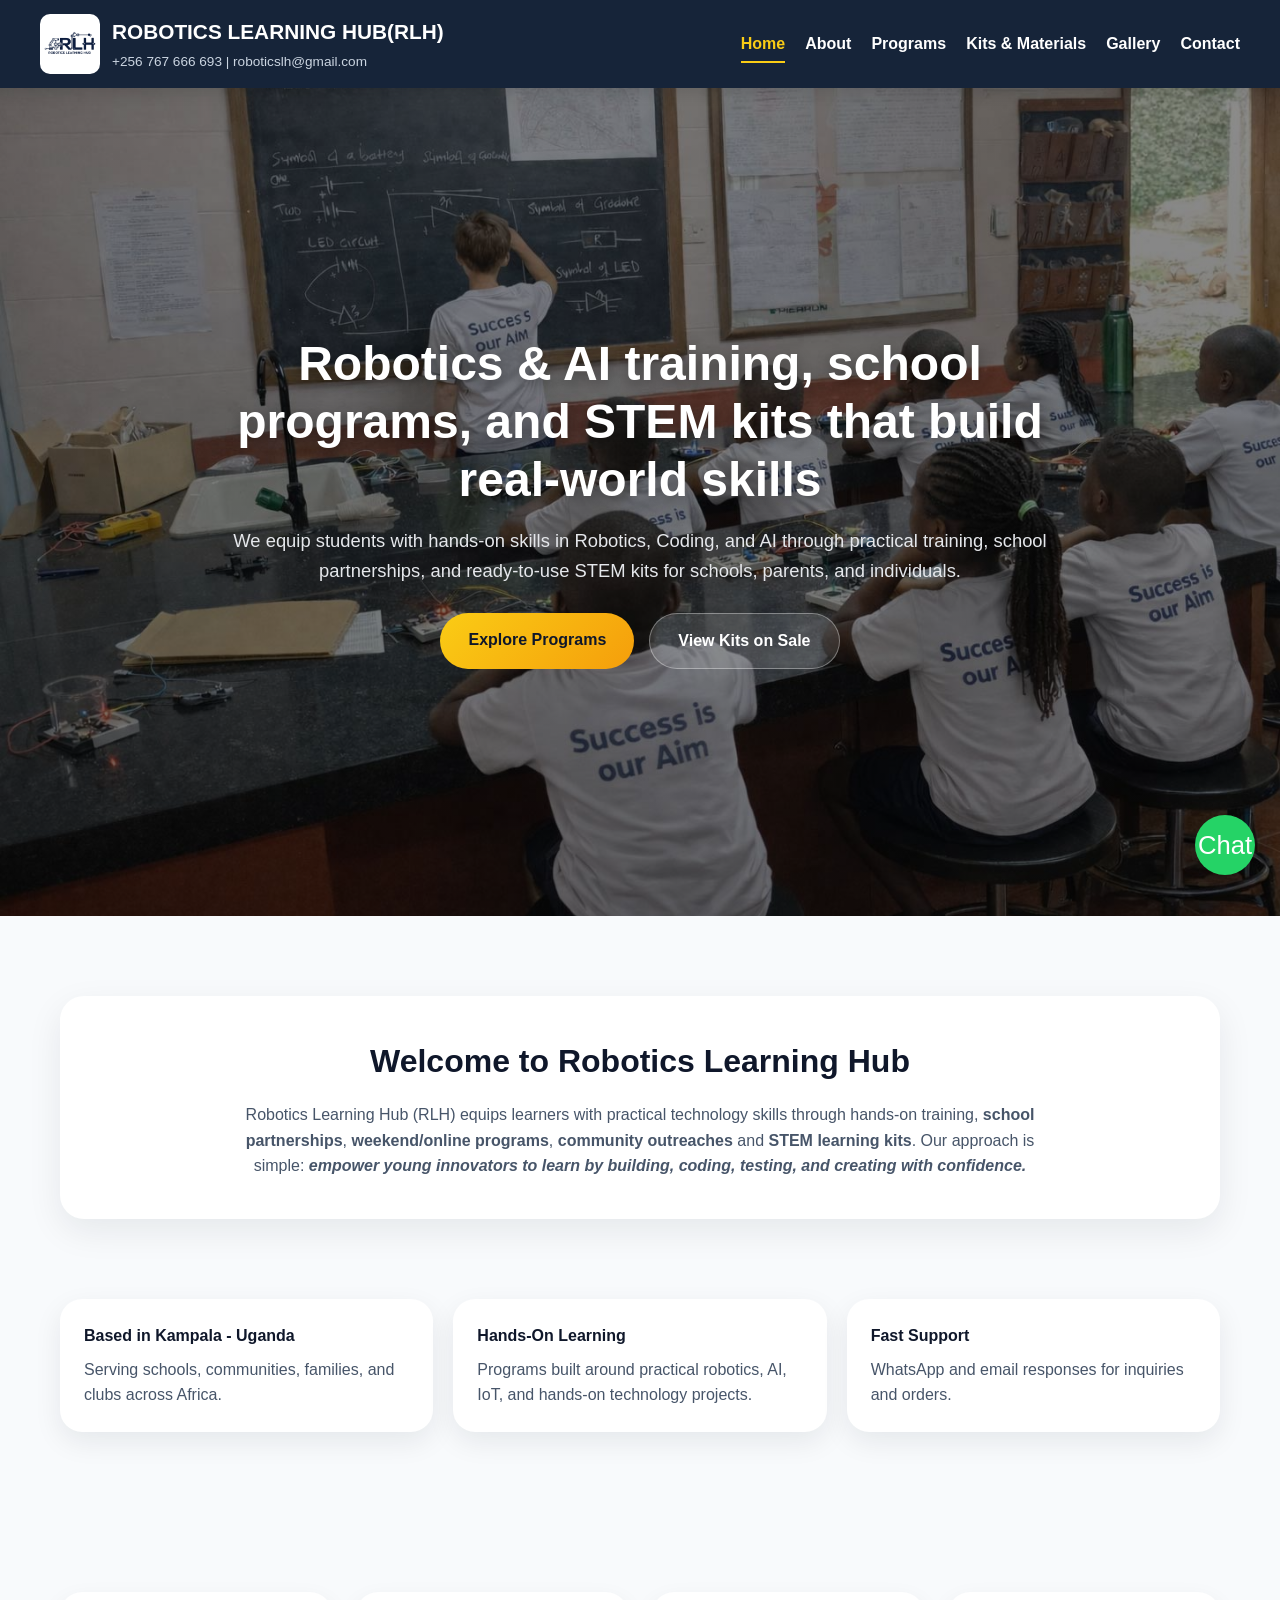
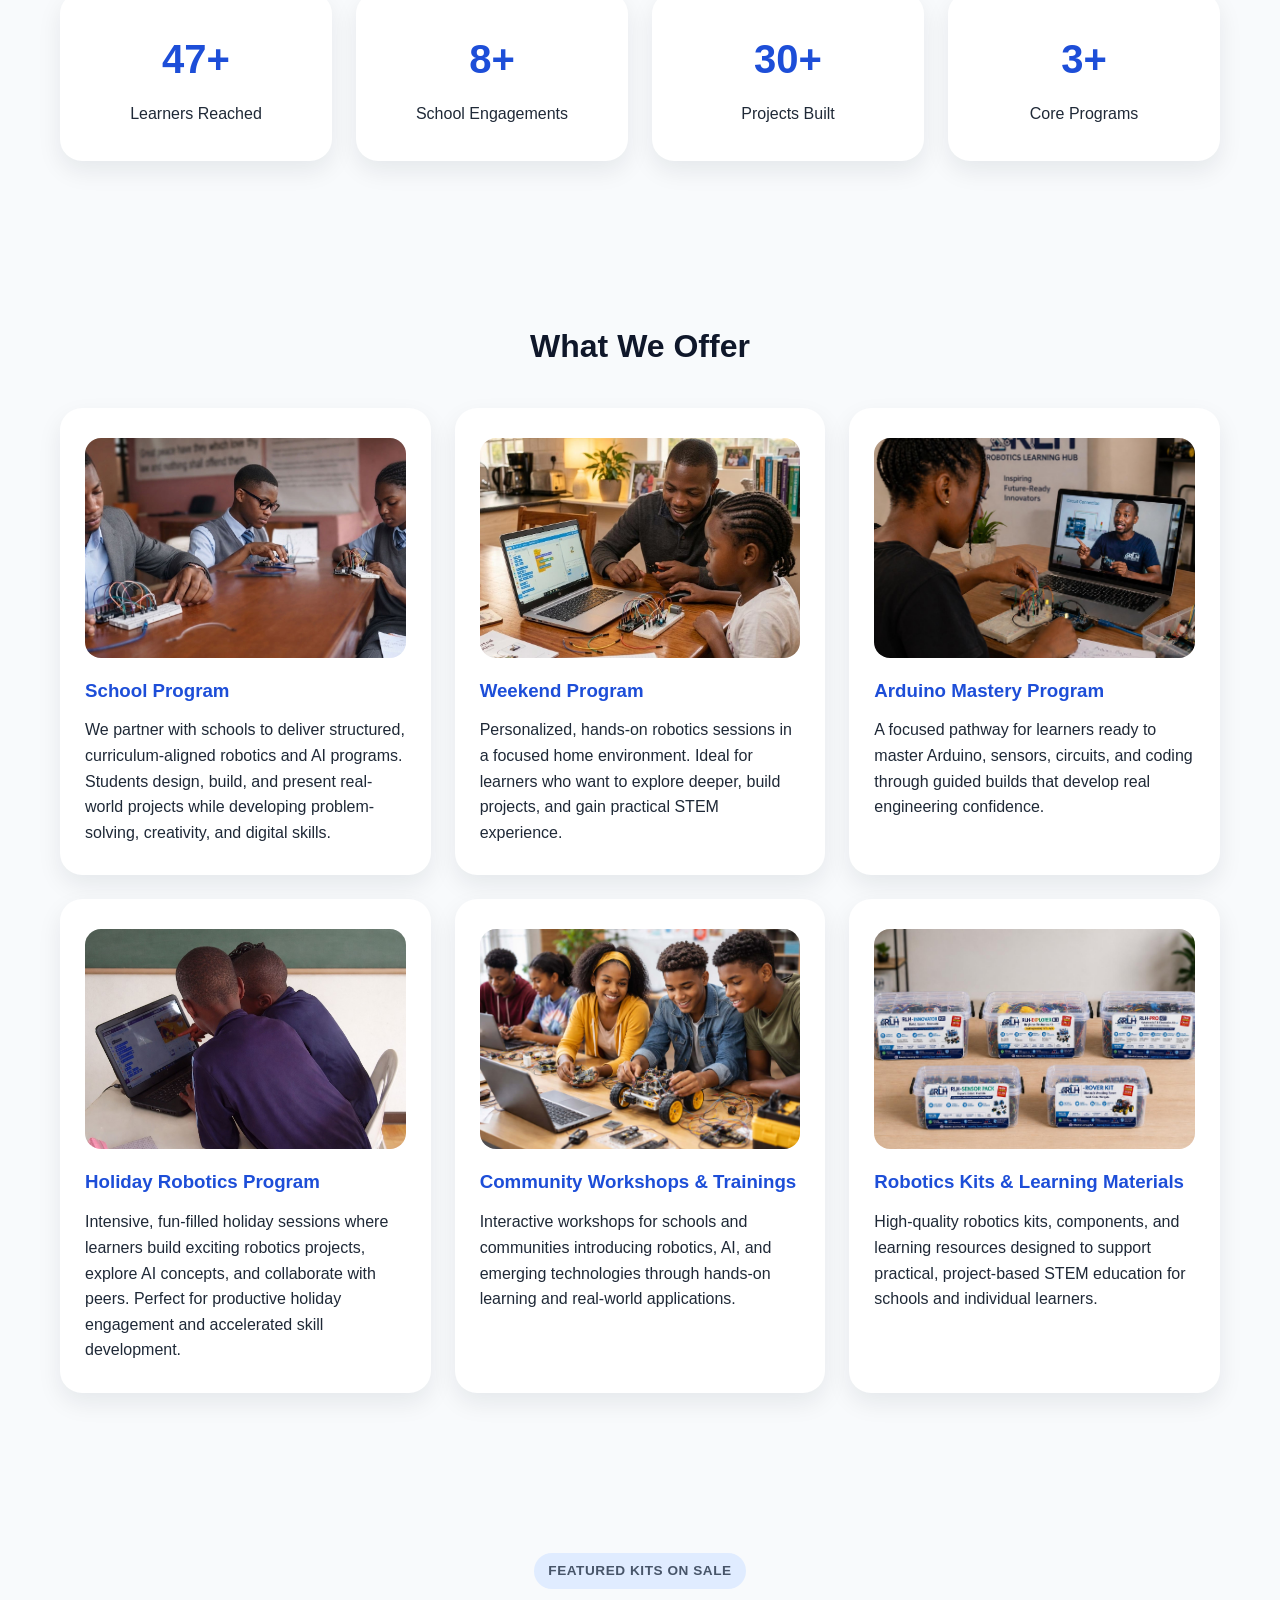
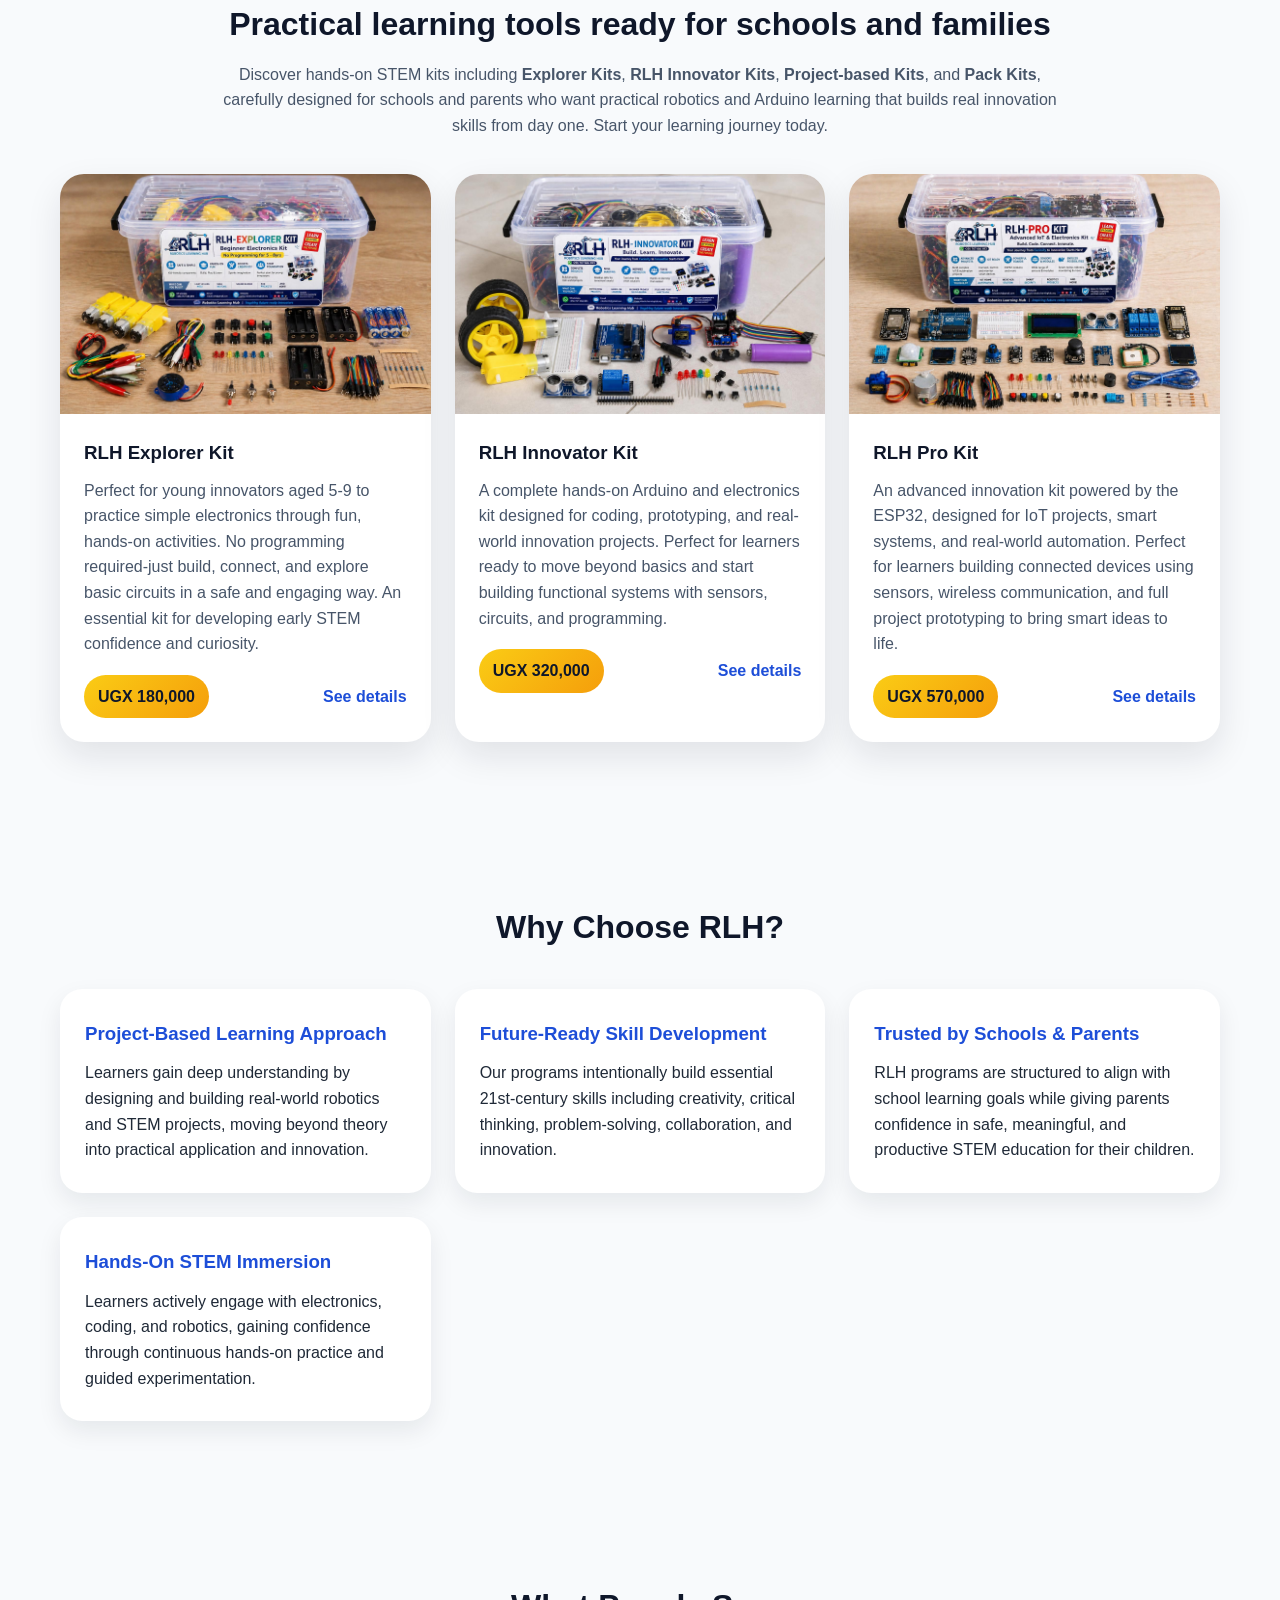
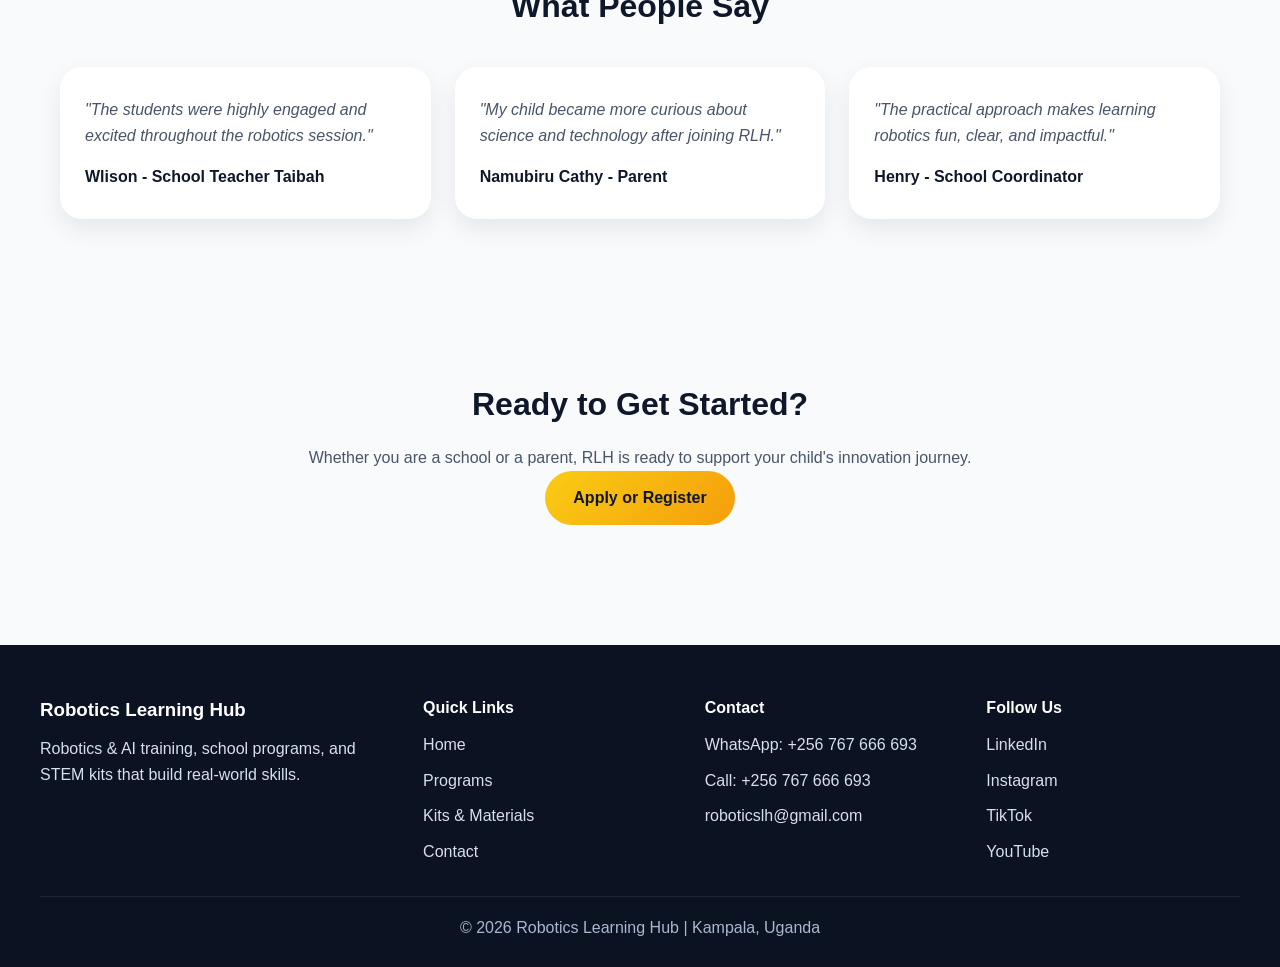
==== commit b955931c: "New update" ====
--- a/index.html
+++ b/index.html
@@ -42,8 +42,8 @@
     <div class="hero-overlay"></div>
 
     <div class="hero-content">
-      <h2>Robotics training, school programs, and STEM kits that build real-world skills</h2>
-      <p>We equip students with hands-on skills in robotics, coding, and AI through practical training, school partnerships, and ready-to-use STEM kits for schools, parents, and individuals.</p>
+      <h2>Robotics & AI training, school programs, and STEM kits that build real-world skills</h2>
+      <p>We equip students with hands-on skills in Robotics, Coding, and AI through practical training, school partnerships, and ready-to-use STEM kits for schools, parents, and individuals.</p>
 
       <div class="hero-buttons">
         <a href="programs.html" class="btn primary-btn">Explore Programs</a>
@@ -55,9 +55,8 @@
   <section class="intro-section reveal">
     <div class="intro-box">
       <h2>Welcome to Robotics Learning Hub</h2>
-      <p>
-        Robotics Learning Hub (RLH) helps learners build practical technology skills through Arduino training, school partnerships, weekend programs, and hands-on STEM kits. Our focus is simple: help young innovators learn by building, coding, testing, and creating with confidence.
-      </p>
+      <p> Robotics Learning Hub (RLH) equips learners with practical technology skills through hands-on training, <strong>school partnerships</strong>, <strong>weekend/online programs</strong>,
+        <strong>community outreaches</strong> and <strong>STEM learning kits</strong>. Our approach is simple: <strong><em>empower young innovators to learn by building, coding, testing, and creating with confidence.</em></strong> </p>
     </div>
   </section>
 
@@ -65,15 +64,15 @@
     <div class="trust-strip">
       <div class="trust-pill">
         <strong>Based in Kampala - Uganda</strong>
-        <span>Serving schools, communities, families, and clubs across Uganda</span>
+        <span>Serving schools, communities, families, and clubs across Africa.</span>
       </div>
       <div class="trust-pill">
         <strong>Hands-On Learning</strong>
-        <span>Programs built around practical robotics and Arduino projects</span>
+        <span>Programs built around practical robotics, AI, IoT, and hands-on technology projects.</span>
       </div>
       <div class="trust-pill">
         <strong>Fast Support</strong>
-        <span>WhatsApp and email responses for inquiries and orders</span>
+        <span>WhatsApp and email responses for inquiries and orders.</span>
       </div>
     </div>
   </section>
@@ -89,7 +88,7 @@
         <p>School Engagements</p>
       </div>
       <div class="stat-card">
-        <h3 class="counter" data-target="15">0</h3>
+        <h3 class="counter" data-target="30">0</h3>
         <p>Projects Built</p>
       </div>
       <div class="stat-card">
@@ -238,7 +237,7 @@
     <div class="footer-grid">
       <div class="footer-brand">
         <h3>Robotics Learning Hub</h3>
-        <p>Hands-on robotics, Arduino, and STEM learning for schools, families, and young innovators in Kampala.</p>
+        <p>Robotics & AI training, school programs, and STEM kits that build real-world skills.</p>
       </div>
       <div>
         <h4>Quick Links</h4>
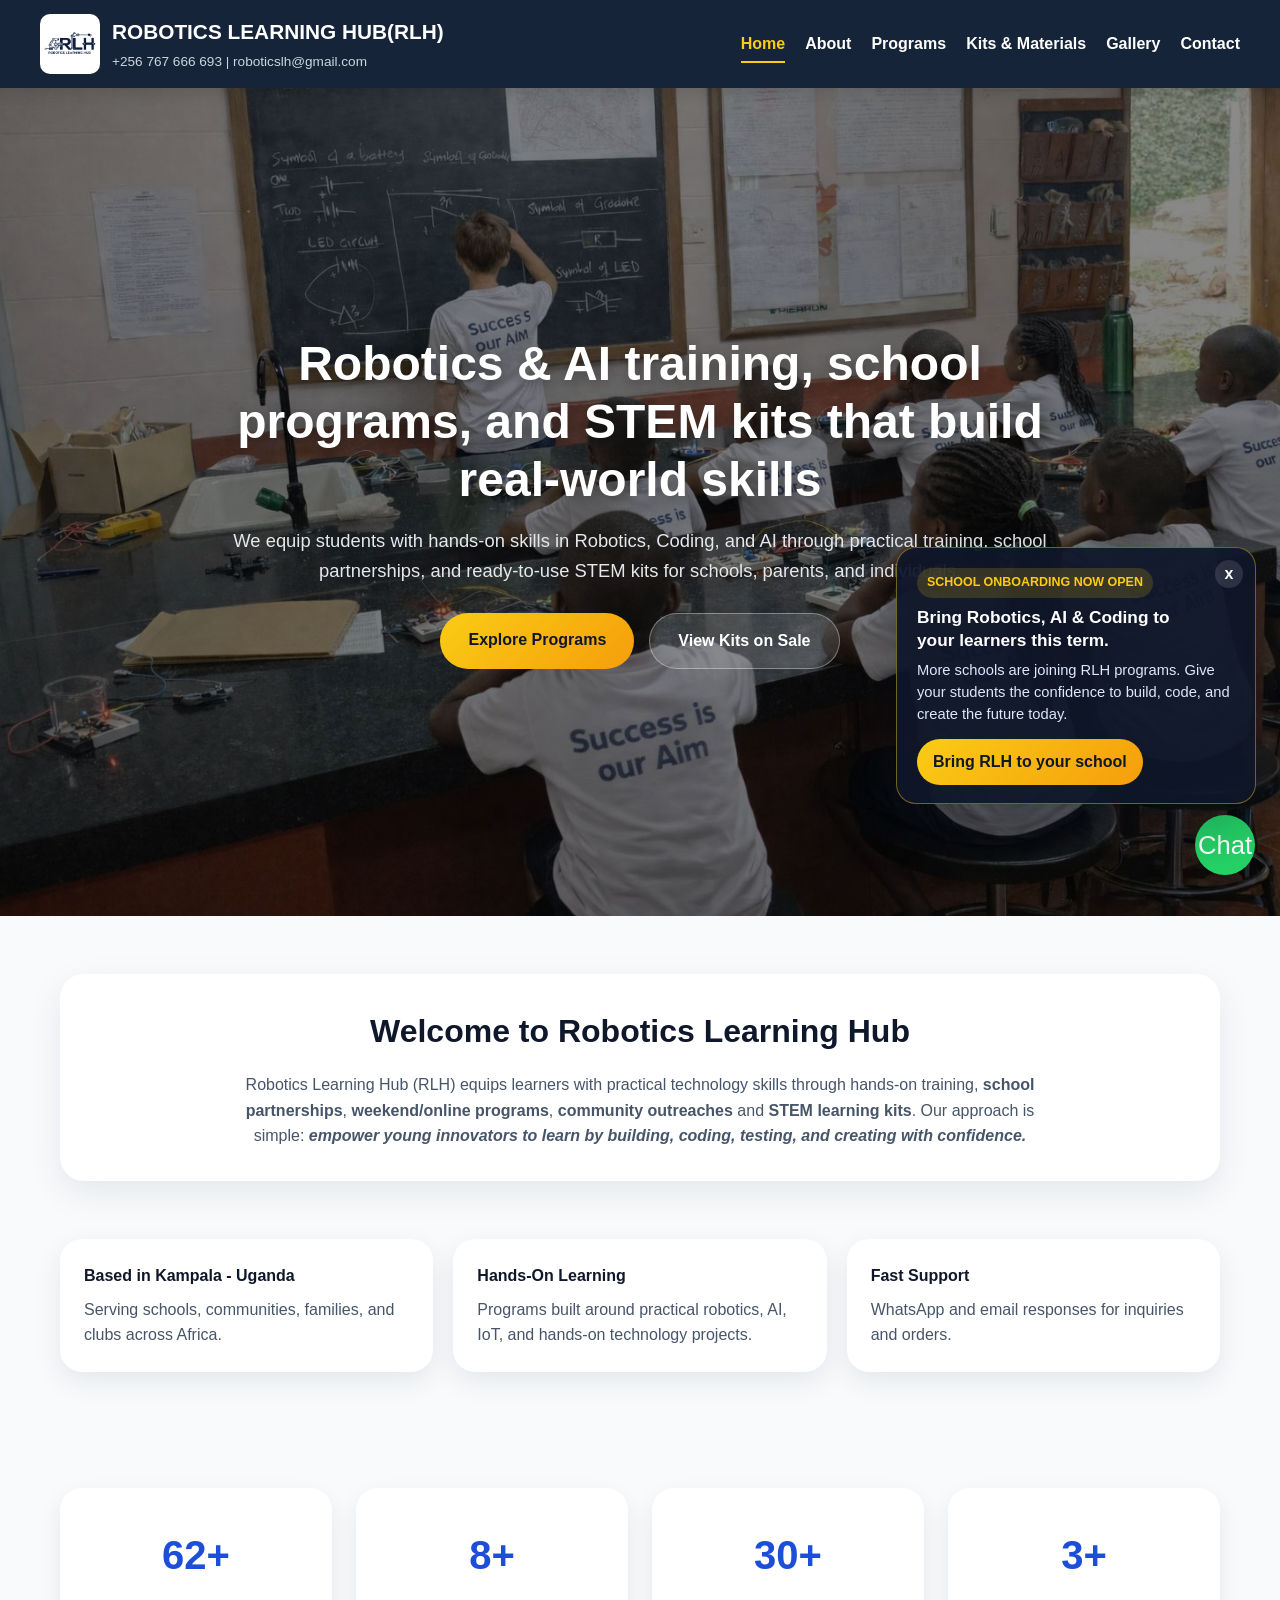
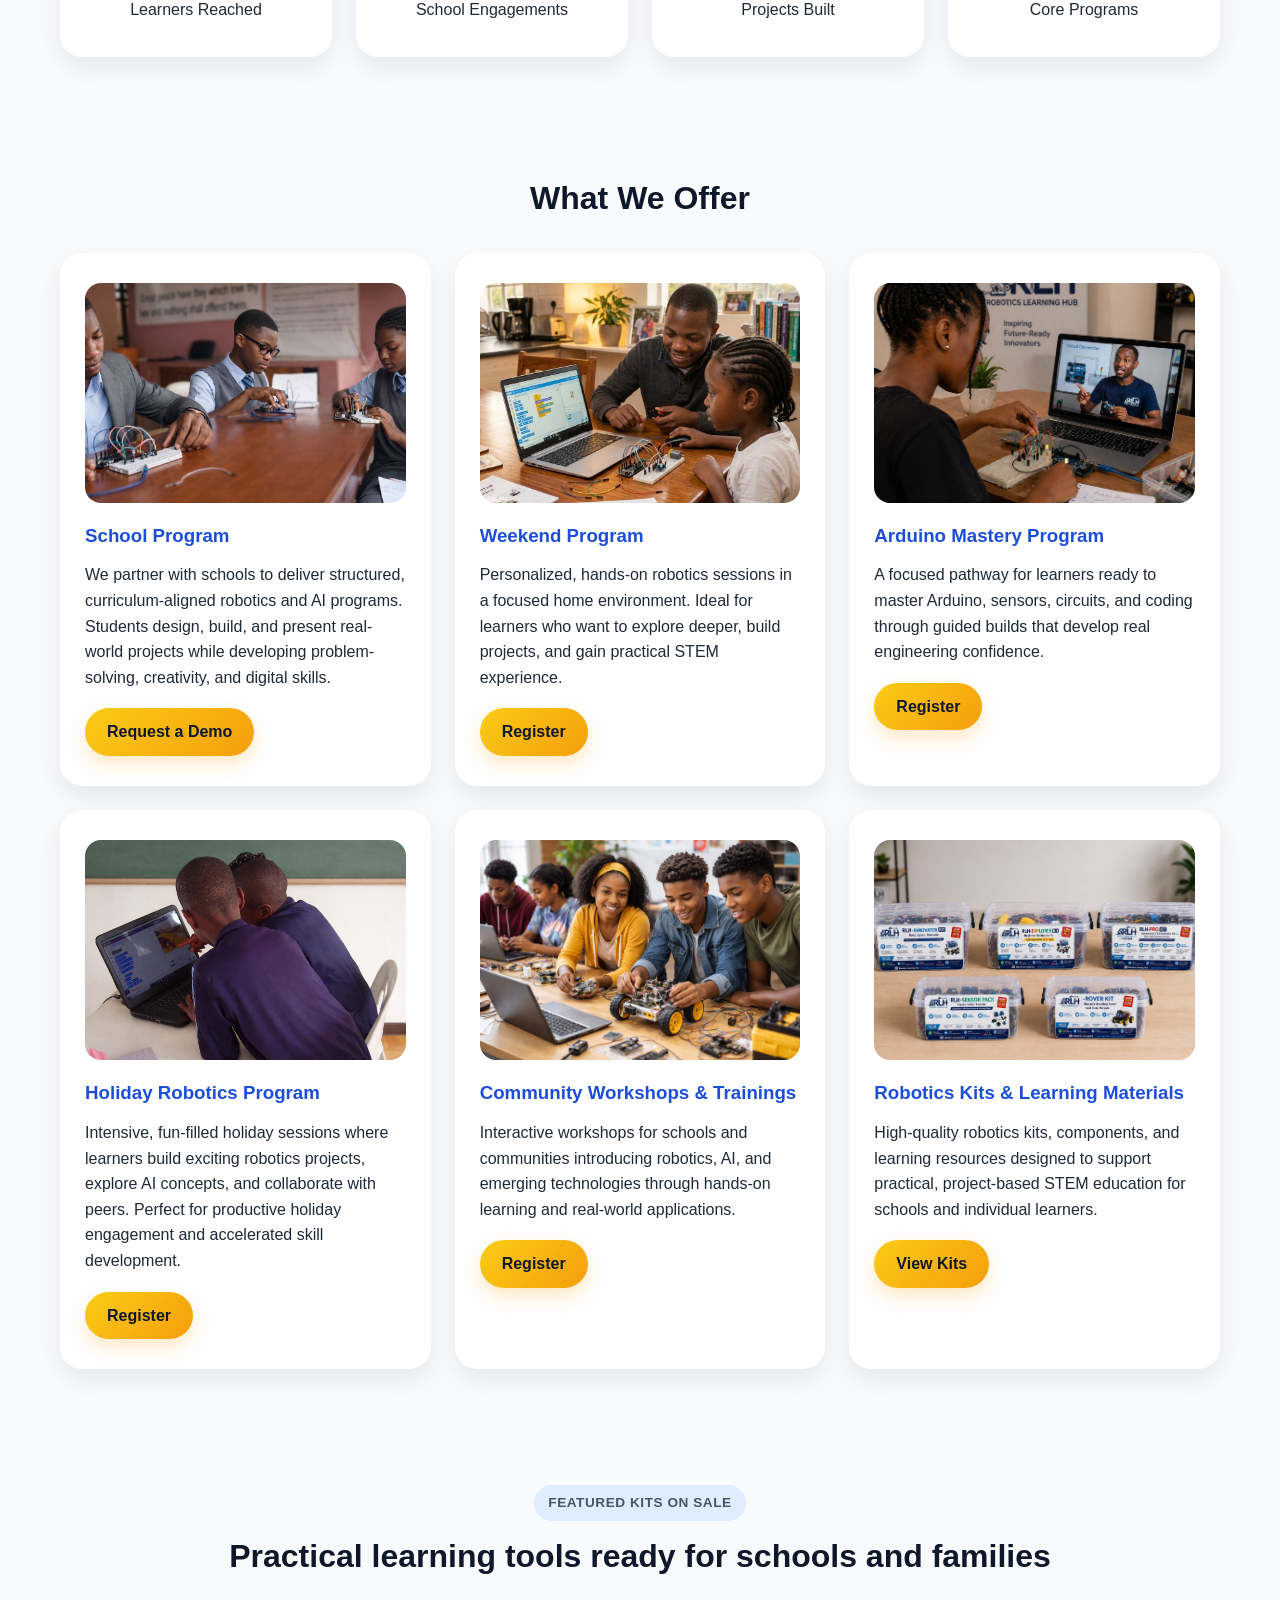
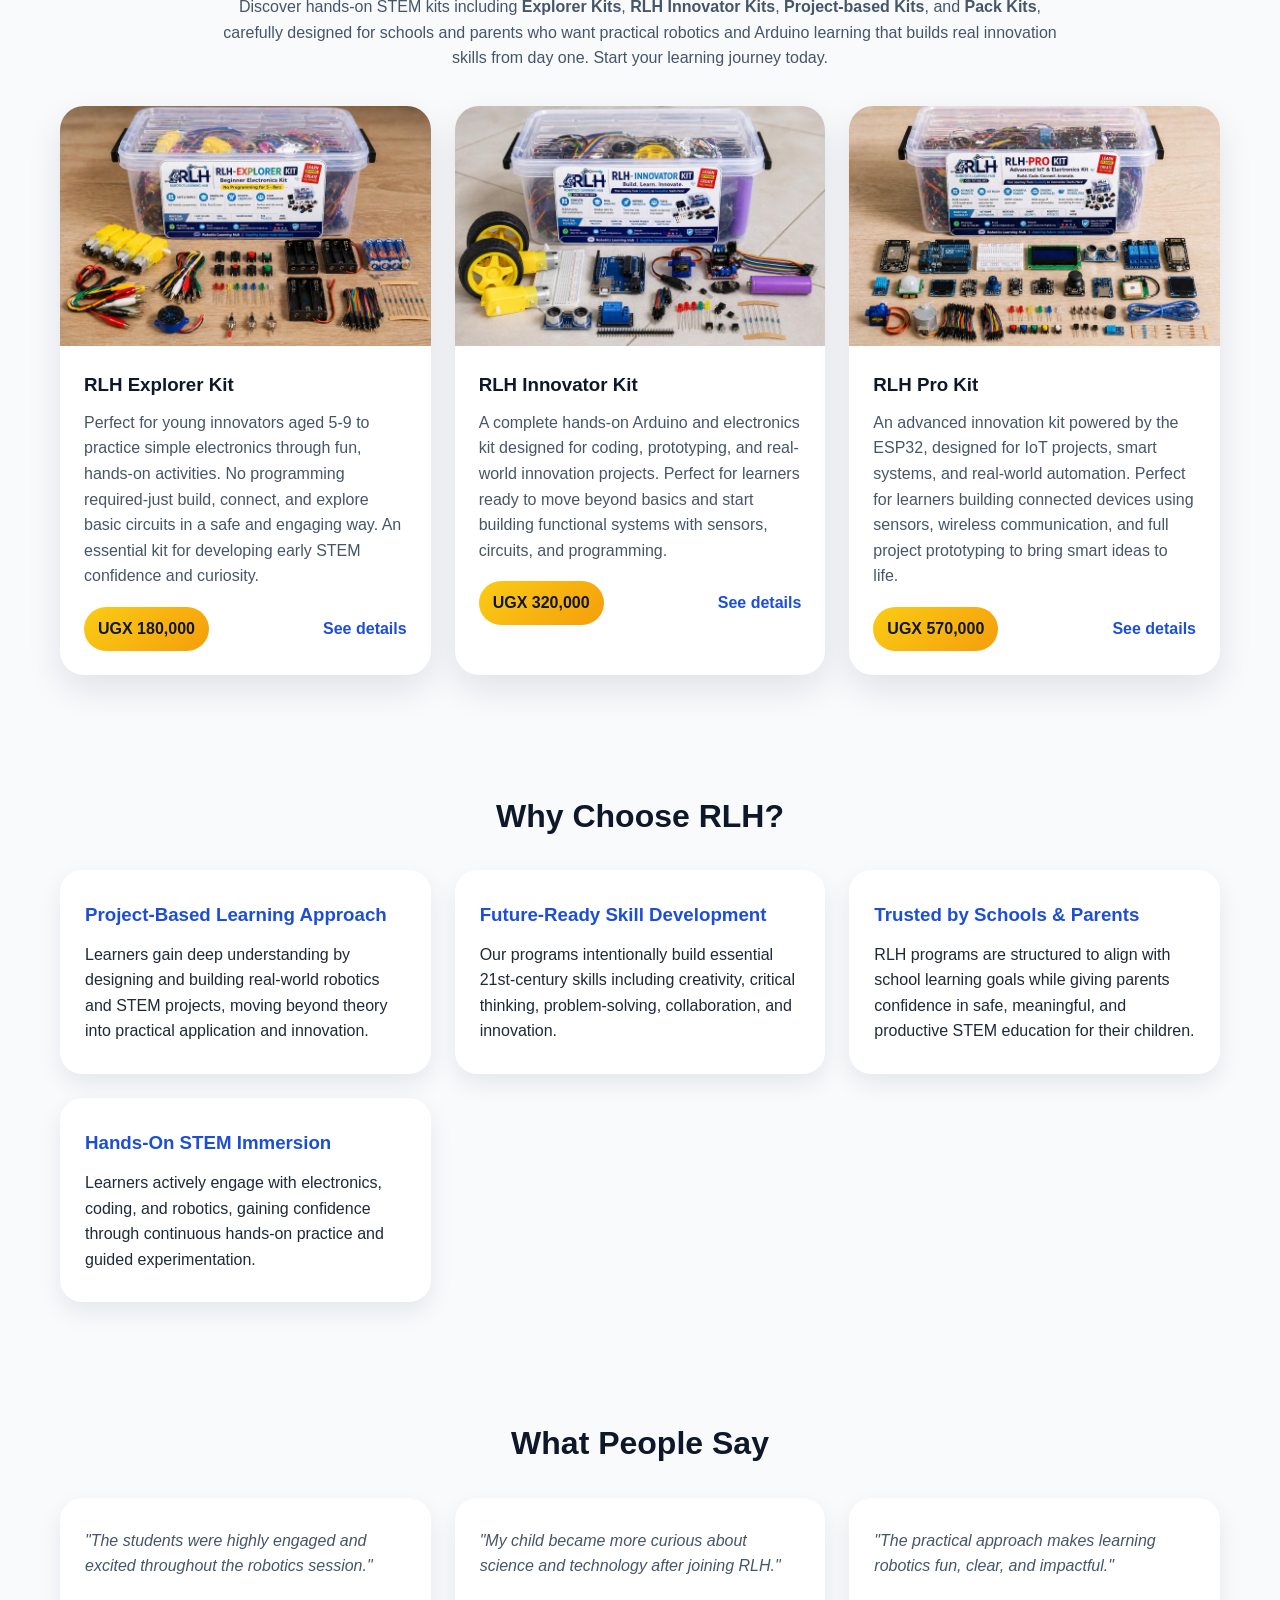
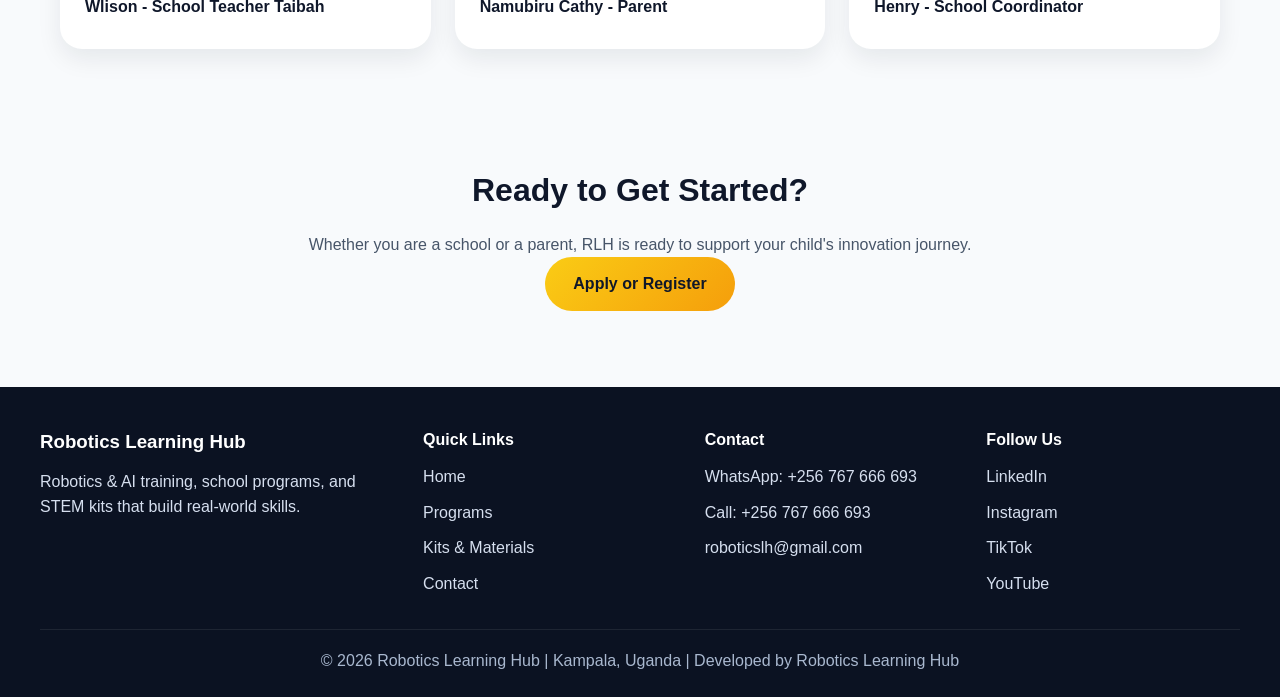
==== commit 6ffefee9: "Next Update3" ====
--- a/index.html
+++ b/index.html
@@ -4,12 +4,13 @@
   <meta charset="UTF-8" />
   <meta name="viewport" content="width=device-width, initial-scale=1.0" />
   <title>Robotics Learning Hub | Home</title>
+  <link rel="icon" type="image/jpeg" href="images/logo.jpg" />
   <link rel="stylesheet" href="css/style.css" />
 </head>
 <body>
   <header>
     <div class="logo-container">
-      <img src="images/logo.jpg" alt="RLH Logo" class="logo" />
+      <img src="images/logo.jpg" alt="RLH Logo" class="logo" width="60" height="60" />
       <div class="brand-text">
         <h1>ROBOTICS LEARNING HUB(RLH)</h1>
         <span>+256 767 666 693 | roboticslh@gmail.com</span>
@@ -105,36 +106,42 @@
         <img src="images/school_programs.jpg" alt="School Robotics Program" loading="lazy" decoding="async" />
         <h3>School Program</h3>
         <p>We partner with schools to deliver structured, curriculum-aligned robotics and AI programs. Students design, build, and present real-world projects while developing problem-solving, creativity, and digital skills.</p>
+        <a href="contact.html" class="btn offer-btn">Request a Demo</a>
       </div>
 
       <div class="highlight-card">
         <img src="images/weekend_program.jpg" alt="Weekend Robotics Program" loading="lazy" decoding="async" />
         <h3>Weekend Program</h3>
         <p>Personalized, hands-on robotics sessions in a focused home environment. Ideal for learners who want to explore deeper, build projects, and gain practical STEM experience.</p>
+        <a href="https://forms.gle/c9ugWcNW5hxmuQtL9" class="btn offer-btn" target="_blank" rel="noopener noreferrer">Register</a>
       </div>
 
       <div class="highlight-card">
         <img src="images/RLH-online.jpg" alt="Arduino mastery class" loading="lazy" decoding="async" />
         <h3>Arduino Mastery Program</h3>
         <p>A focused pathway for learners ready to master Arduino, sensors, circuits, and coding through guided builds that develop real engineering confidence.</p>
+        <a href="https://forms.gle/ZfcDmSmQZwBRSXFB8" class="btn offer-btn" target="_blank" rel="noopener noreferrer">Register</a>
       </div>
 
       <div class="highlight-card">
         <img src="images/2boys.jpg" alt="Holiday Robotics Program" loading="lazy" decoding="async" />
         <h3>Holiday Robotics Program</h3>
         <p>Intensive, fun-filled holiday sessions where learners build exciting robotics projects, explore AI concepts, and collaborate with peers. Perfect for productive holiday engagement and accelerated skill development.</p>
+        <a href="contact.html" class="btn offer-btn">Register</a>
       </div>
 
       <div class="highlight-card">
         <img src="images/community.jpg" alt="Robotics Workshops" loading="lazy" decoding="async" />
         <h3>Community Workshops & Trainings</h3>
         <p>Interactive workshops for schools and communities introducing robotics, AI, and emerging technologies through hands-on learning and real-world applications.</p>
+        <a href="contact.html" class="btn offer-btn">Register</a>
       </div>
 
       <div class="highlight-card">
         <img src="images/robotics-kits.jpg" alt="Robotics Kits" loading="lazy" decoding="async" />
         <h3>Robotics Kits & Learning Materials</h3>
         <p>High-quality robotics kits, components, and learning resources designed to support practical, project-based STEM education for schools and individual learners.</p>
+        <a href="kits.html" class="btn offer-btn">View Kits</a>
       </div>
     </div>
   </section>
@@ -260,7 +267,7 @@
         <a href="https://www.youtube.com/@roboticslearningh" target="_blank">YouTube</a>
       </div>
     </div>
-    <p class="footer-bottom">&copy; 2026 Robotics Learning Hub | Kampala, Uganda</p>
+    <p class="footer-bottom">&copy; 2026 Robotics Learning Hub | Kampala, Uganda | Developed by Robotics Learning Hub</p>
   </footer>
 
   <script src="js/script.js"></script>
--- a/css/style.css
+++ b/css/style.css
@@ -37,7 +37,7 @@
 }
 
 section {
-  padding: 80px 20px;
+  padding: 58px 20px;
 }
 
 /* =========================
@@ -260,7 +260,7 @@
 /* INTRO BOX */
 .intro-box {
   background: white;
-  padding: 40px;
+  padding: 32px;
   border-radius: 24px;
   box-shadow: 0 12px 35px rgba(15, 23, 42, 0.08);
   text-align: center;
@@ -382,7 +382,7 @@
 .partners-grid {
   display: grid;
   gap: 24px;
-  margin-top: 35px;
+  margin-top: 28px;
 }
 
 .highlights-grid,
@@ -421,6 +421,20 @@
   object-fit: cover;
   border-radius: 16px;
   margin-bottom: 18px;
+}
+
+.highlight-card .offer-btn {
+  margin-top: 18px;
+  padding: 11px 22px;
+  border-radius: 999px;
+  background: linear-gradient(135deg, #facc15, #f59e0b);
+  color: var(--brand-navy);
+  box-shadow: 0 8px 18px rgba(245, 158, 11, 0.24);
+}
+
+.highlight-card .offer-btn:hover {
+  transform: translateY(-2px);
+  box-shadow: 0 12px 24px rgba(245, 158, 11, 0.32);
 }
 
 .testimonial-card p {
@@ -491,7 +505,7 @@
   color: #cbd5e1;
   text-align: center;
   padding: 30px 20px;
-  margin-top: 40px;
+  margin-top: 18px;
 }
 
 footer a {
@@ -505,7 +519,7 @@
 .site-footer {
   background: #0b1222;
   color: #d6dfef;
-  padding: 50px 20px 26px;
+  padding: 40px 20px 24px;
 }
 
 .footer-grid {
@@ -564,6 +578,93 @@
 .reveal.active {
   opacity: 1;
   transform: translateY(0);
+}
+
+/* =========================
+   SCHOOL NOTICE
+========================= */
+.school-notice {
+  position: fixed;
+  right: 24px;
+  bottom: 96px;
+  z-index: 1200;
+  width: min(360px, calc(100vw - 32px));
+  padding: 20px 20px 18px;
+  border-radius: 20px;
+  background: rgba(15, 23, 42, 0.94);
+  color: #ffffff;
+  border: 1px solid rgba(250, 204, 21, 0.42);
+  box-shadow: 0 22px 55px rgba(15, 23, 42, 0.28);
+  opacity: 0;
+  pointer-events: none;
+  transform: translateY(18px) scale(0.98);
+  transition: opacity 0.35s ease, transform 0.35s ease;
+}
+
+.school-notice.is-visible {
+  opacity: 1;
+  pointer-events: auto;
+  transform: translateY(0) scale(1);
+}
+
+.school-notice-kicker {
+  display: inline-flex;
+  margin-bottom: 8px;
+  padding: 5px 10px;
+  border-radius: 999px;
+  background: rgba(250, 204, 21, 0.16);
+  color: #facc15;
+  font-size: 0.78rem;
+  font-weight: 800;
+  text-transform: uppercase;
+}
+
+.school-notice h3 {
+  margin-bottom: 8px;
+  padding-right: 28px;
+  font-size: 1.08rem;
+  line-height: 1.3;
+}
+
+.school-notice p:not(.school-notice-kicker) {
+  color: #dbe7ff;
+  font-size: 0.92rem;
+  line-height: 1.5;
+}
+
+.school-notice-link {
+  display: inline-flex;
+  align-items: center;
+  justify-content: center;
+  margin-top: 14px;
+  padding: 10px 16px;
+  border-radius: 999px;
+  background: linear-gradient(135deg, #facc15, #f59e0b);
+  color: var(--brand-navy);
+  font-weight: 800;
+}
+
+.school-notice-link:hover {
+  transform: translateY(-2px);
+  box-shadow: 0 10px 22px rgba(245, 158, 11, 0.28);
+}
+
+.school-notice-close {
+  position: absolute;
+  top: 12px;
+  right: 12px;
+  width: 28px;
+  height: 28px;
+  padding: 0;
+  border-radius: 50%;
+  background: rgba(255, 255, 255, 0.12);
+  color: #ffffff;
+  font-size: 1rem;
+  line-height: 1;
+}
+
+.school-notice-close:hover {
+  background: rgba(255, 255, 255, 0.2);
 }
 
 /* =========================
@@ -624,6 +725,11 @@
     font-size: 2rem;
   }
 
+  .school-notice {
+    right: 16px;
+    bottom: 84px;
+  }
+
   .hero-content p {
     font-size: 1rem;
   }
@@ -654,12 +760,14 @@
 ========================= */
 .page-hero {
   position: relative;
-  height: 55vh;
+  height: 50vh;
   display: flex;
   align-items: center;
   justify-content: center;
   text-align: center;
-  background-size: auto;
+  background-color: #0f172a;
+  background-repeat: no-repeat;
+  background-size: cover;
   background-position: center;
   overflow: hidden;
 }
@@ -692,7 +800,11 @@
   z-index: 2;
   color: white;
   max-width: 800px;
-  padding: 20px;
+  padding: 28px 32px;
+  border-radius: 18px;
+  background: rgba(15, 23, 42, 0.58);
+  box-shadow: 0 18px 45px rgba(0, 0, 0, 0.18);
+  backdrop-filter: blur(2px);
 }
 
 .page-hero-content h2 {
@@ -769,7 +881,7 @@
   display: grid;
   grid-template-columns: repeat(2, 1fr);
   gap: 24px;
-  margin-top: 35px;
+  margin-top: 28px;
 }
 
 .difference-section h2,
@@ -792,7 +904,12 @@
   display: grid;
   grid-template-columns: repeat(3, 1fr);
   gap: 24px;
-  margin-top: 35px;
+  margin-top: 28px;
+}
+
+.program-card {
+  display: flex;
+  flex-direction: column;
 }
 
 .programs-library-layout {
@@ -845,12 +962,55 @@
 }
 
 .text-link {
+  appearance: none;
+  background: transparent;
+  border: 0;
+  border-radius: 0;
+  padding: 0;
   color: var(--brand-blue);
   font-weight: 700;
+  cursor: pointer;
 }
 
 .text-link:hover {
   text-decoration: underline;
+}
+
+.program-card .read-more-toggle {
+  display: inline-flex;
+  align-items: center;
+  justify-content: center;
+  font-size: 0.95rem;
+}
+
+.program-card-actions {
+  margin-top: auto;
+  padding-top: 18px;
+  display: flex;
+  align-items: center;
+  justify-content: space-between;
+  gap: 18px;
+}
+
+.program-action-link {
+  display: inline-flex;
+  align-items: center;
+  justify-content: center;
+  min-height: 38px;
+  padding: 9px 18px;
+  border-radius: 999px;
+  background: rgba(250, 204, 21, 0.18);
+  color: var(--brand-navy);
+  border: 1px solid rgba(245, 158, 11, 0.45);
+  font-weight: 800;
+  font-size: 0.92rem;
+  white-space: nowrap;
+}
+
+.program-action-link:hover {
+  background: linear-gradient(135deg, #facc15, #f59e0b);
+  transform: translateY(-2px);
+  box-shadow: 0 10px 22px rgba(245, 158, 11, 0.24);
 }
 
 .featured-kits-section,
@@ -1080,13 +1240,44 @@
 }
 
 .inventory-name {
+  display: block;
   color: var(--brand-navy);
   font-weight: 700;
 }
 
+.inventory-copy {
+  min-width: 0;
+  display: flex;
+  flex-direction: column;
+  gap: 5px;
+}
+
+.inventory-note {
+  color: var(--brand-slate);
+  font-size: 0.78rem;
+  line-height: 1.35;
+}
+
+.inventory-price-stack {
+  flex: 0 0 auto;
+  display: flex;
+  flex-direction: column;
+  align-items: flex-end;
+  gap: 3px;
+  text-align: right;
+}
+
+.inventory-price-was {
+  color: #94a3b8;
+  font-size: 0.78rem;
+  font-weight: 700;
+  text-decoration: line-through;
+  white-space: nowrap;
+}
+
 .inventory-price {
   color: var(--brand-blue);
-  font-weight: 700;
+  font-weight: 800;
   white-space: nowrap;
 }
 
@@ -1331,8 +1522,12 @@
 }
 
 @media (max-width: 768px) {
+  section {
+    padding: 44px 16px;
+  }
+
   .page-hero {
-    height: 45vh;
+    height: 40vh;
   }
 
   .page-hero-content h2 {
@@ -1361,6 +1556,19 @@
   .inventory-result-prices {
     flex-direction: column;
     align-items: flex-start;
+  }
+
+  .inventory-price-stack {
+    align-items: flex-start;
+    text-align: left;
+  }
+
+  .program-card-actions {
+    align-items: flex-end;
+  }
+
+  .contact-video-section {
+    height: 320px;
   }
 
   .result-action-bar,
@@ -1395,7 +1603,7 @@
   display: grid;
   grid-template-columns: repeat(3, 1fr);
   gap: 24px;
-  margin-top: 35px;
+  margin-top: 28px;
 }
 
 .contact-info-card,
@@ -1486,7 +1694,7 @@
   display: grid;
   grid-template-columns: repeat(3, 1fr);
   gap: 22px;
-  margin-top: 35px;
+  margin-top: 28px;
 }
 
 .gallery-item {
@@ -1554,7 +1762,7 @@
 
 /* New contact style */
 .contact-hero {
-  background: url('../images/exhibition.png') center/cover no-repeat;
+  background-image: url('../images/exhibition.jpg');
   color: #fff;
 }
 
@@ -1581,7 +1789,7 @@
 }
 .contact-video-section {
   position: relative;
-  height: 800px;
+  height: 520px;
   overflow: hidden;
 }
 
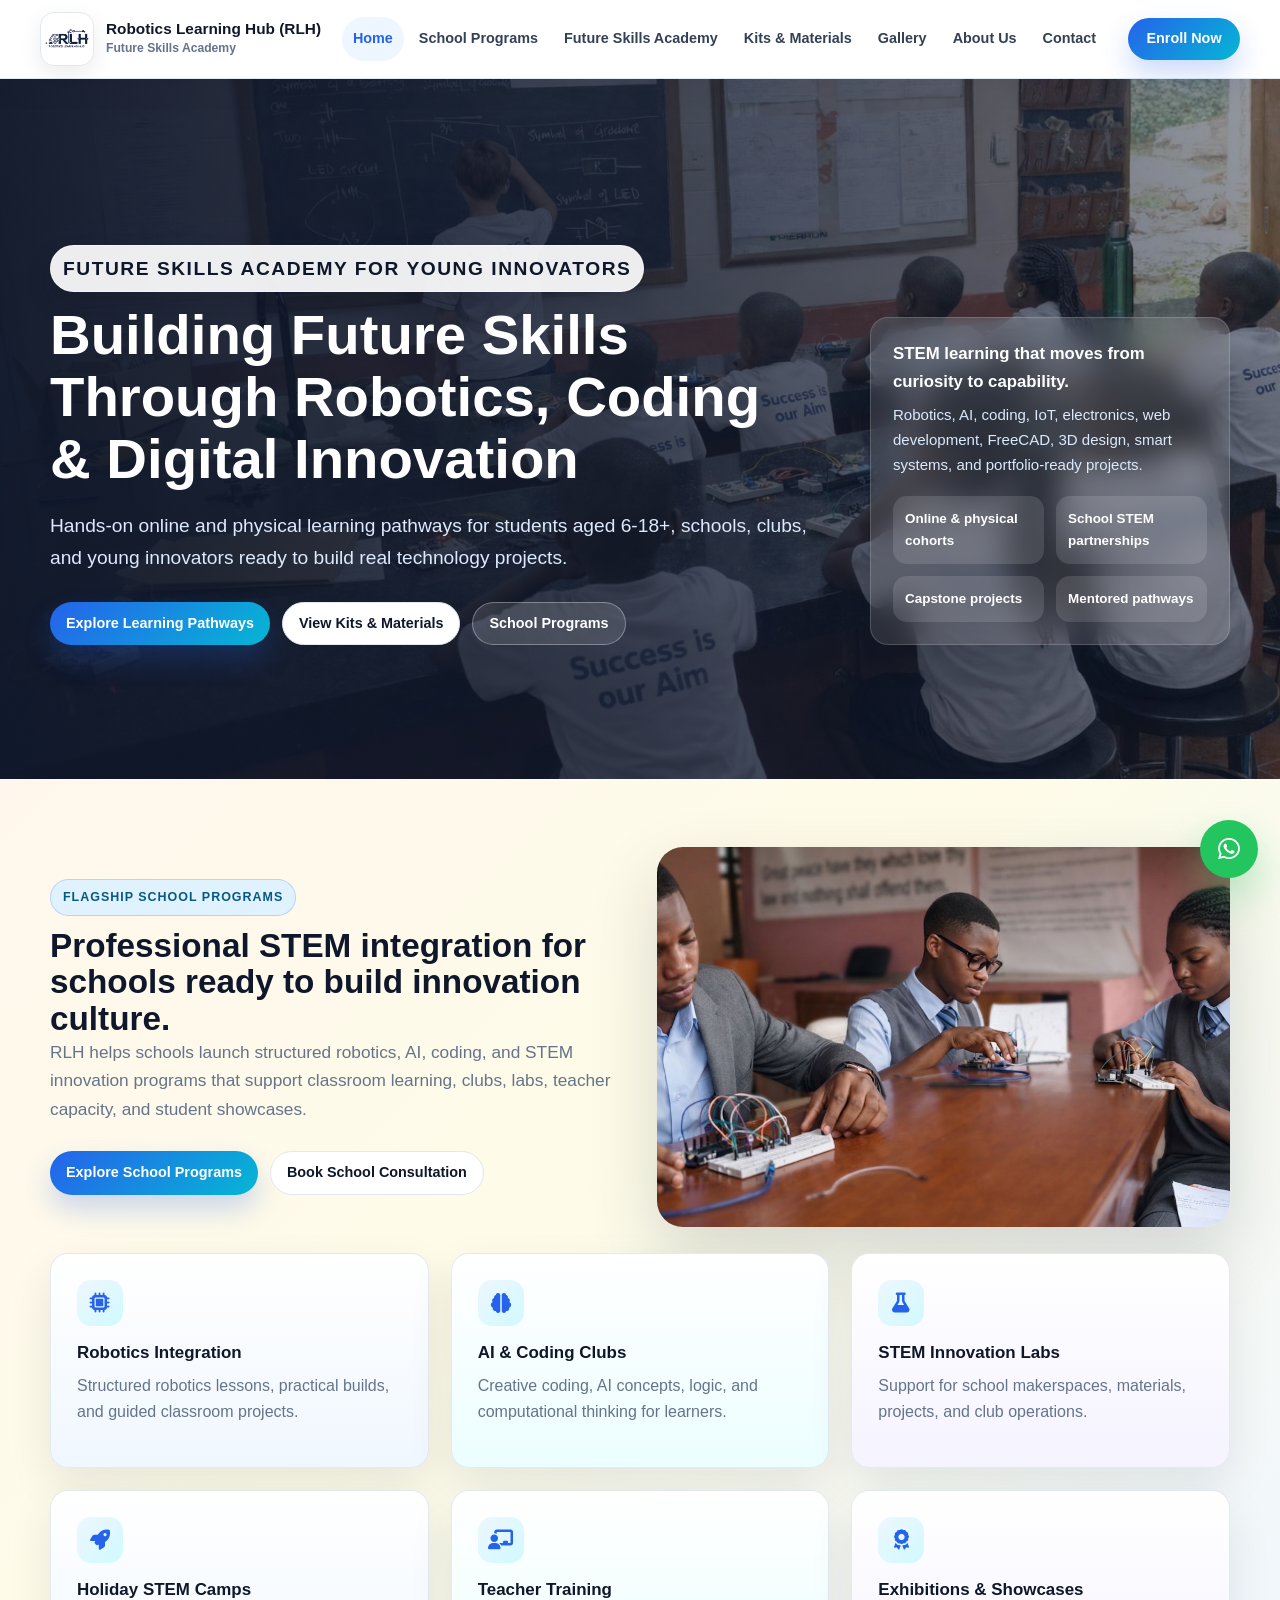
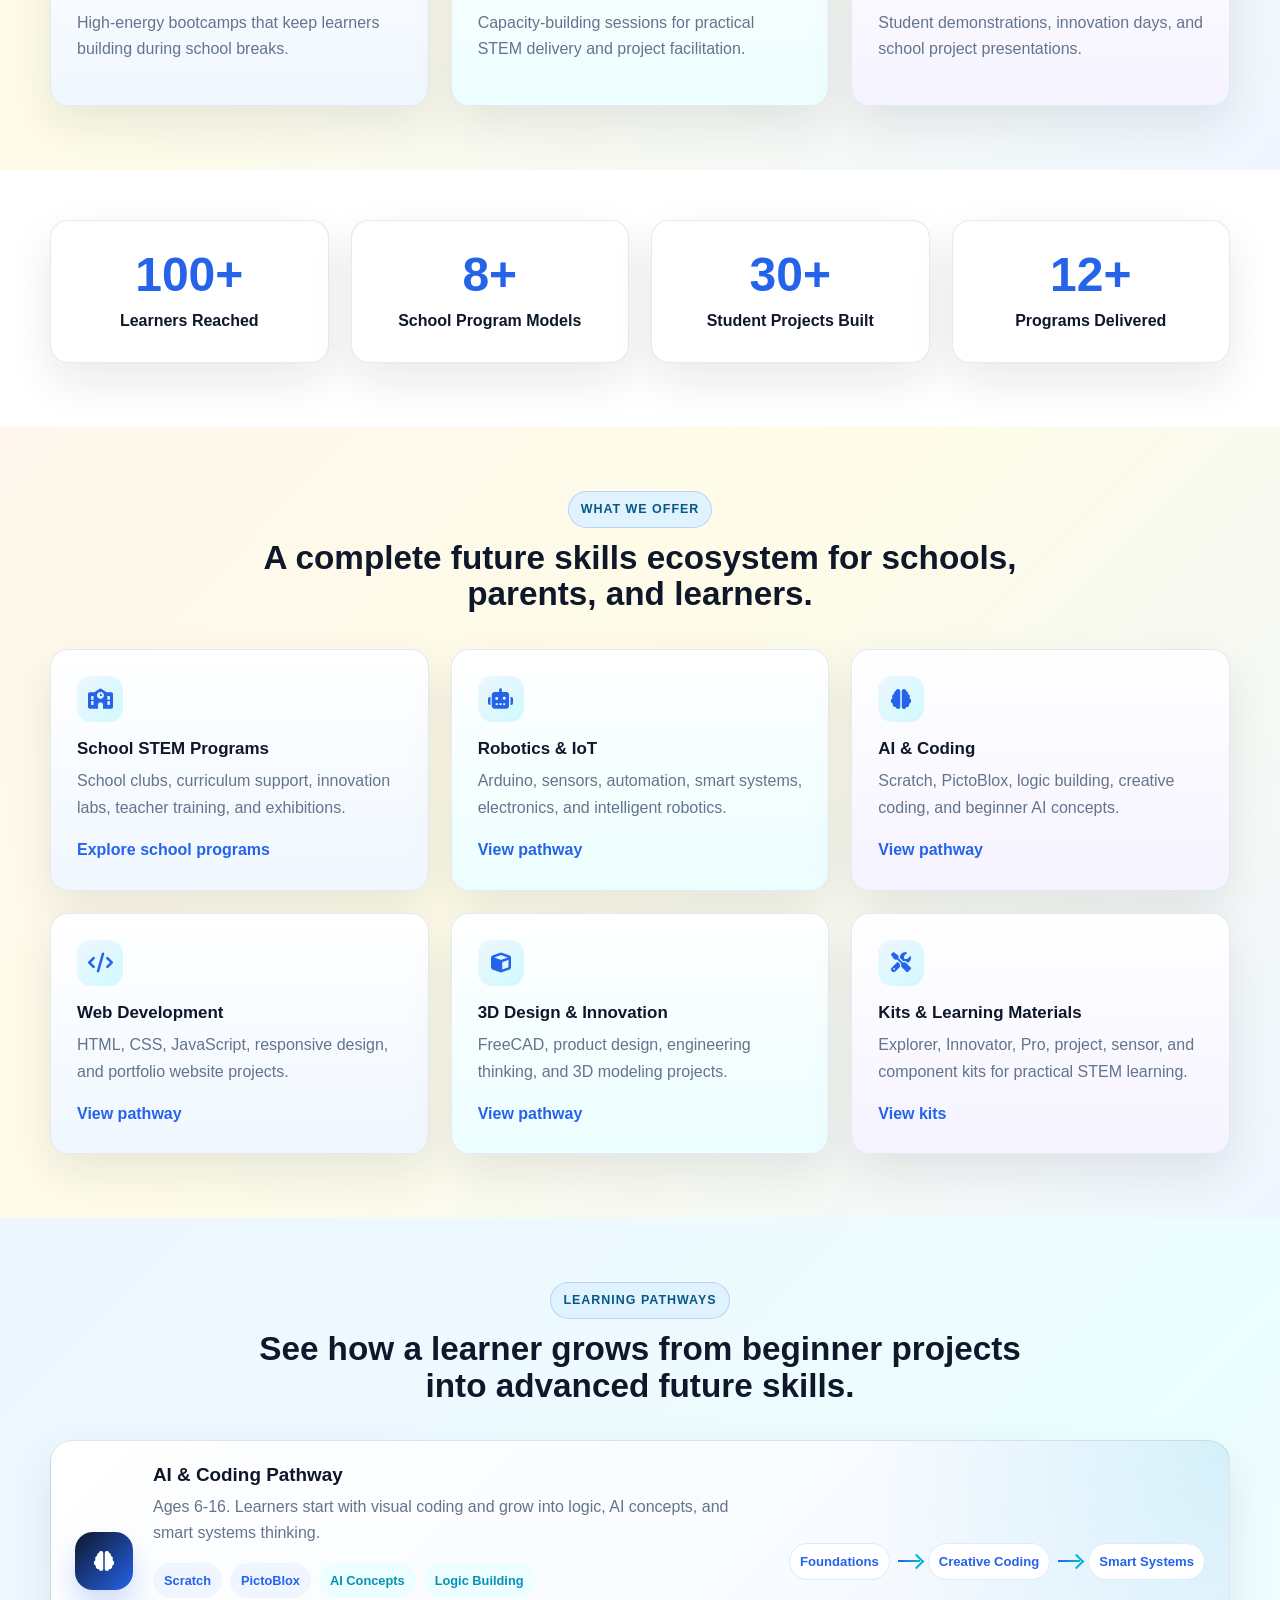
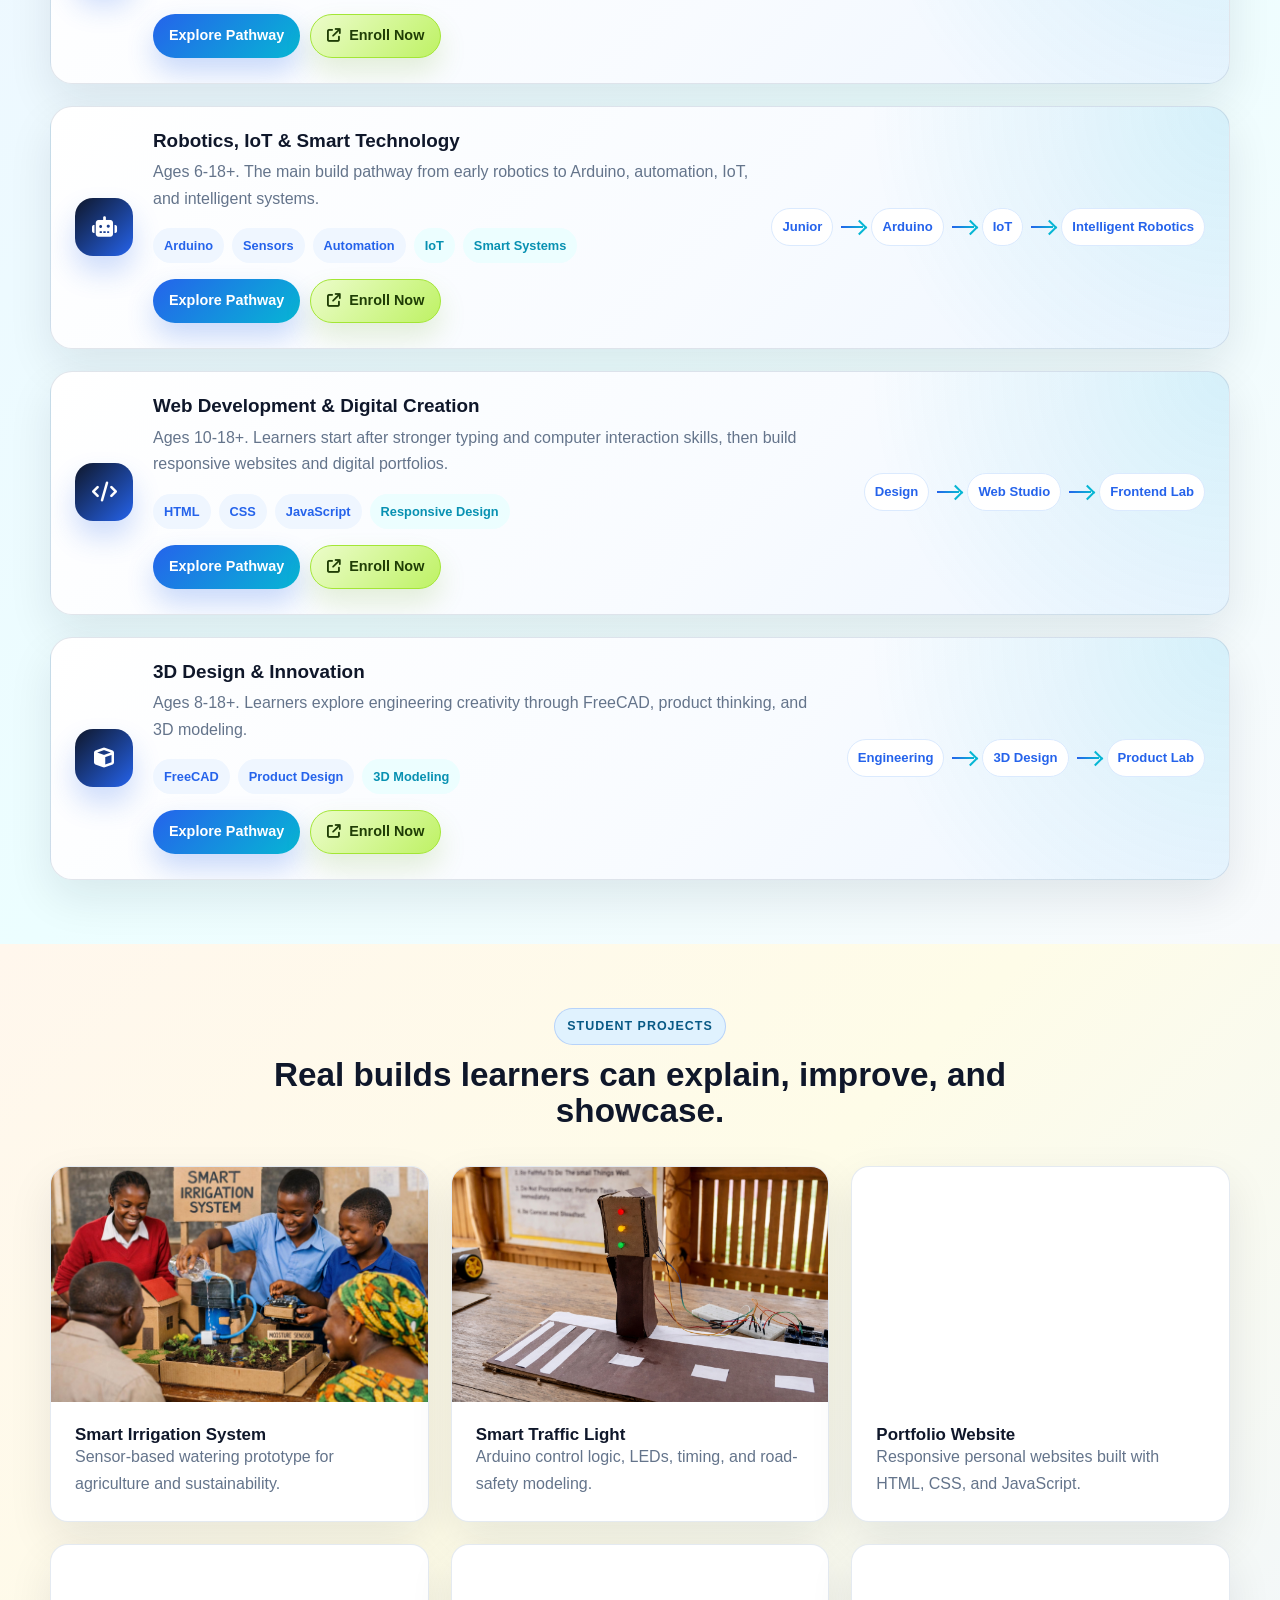
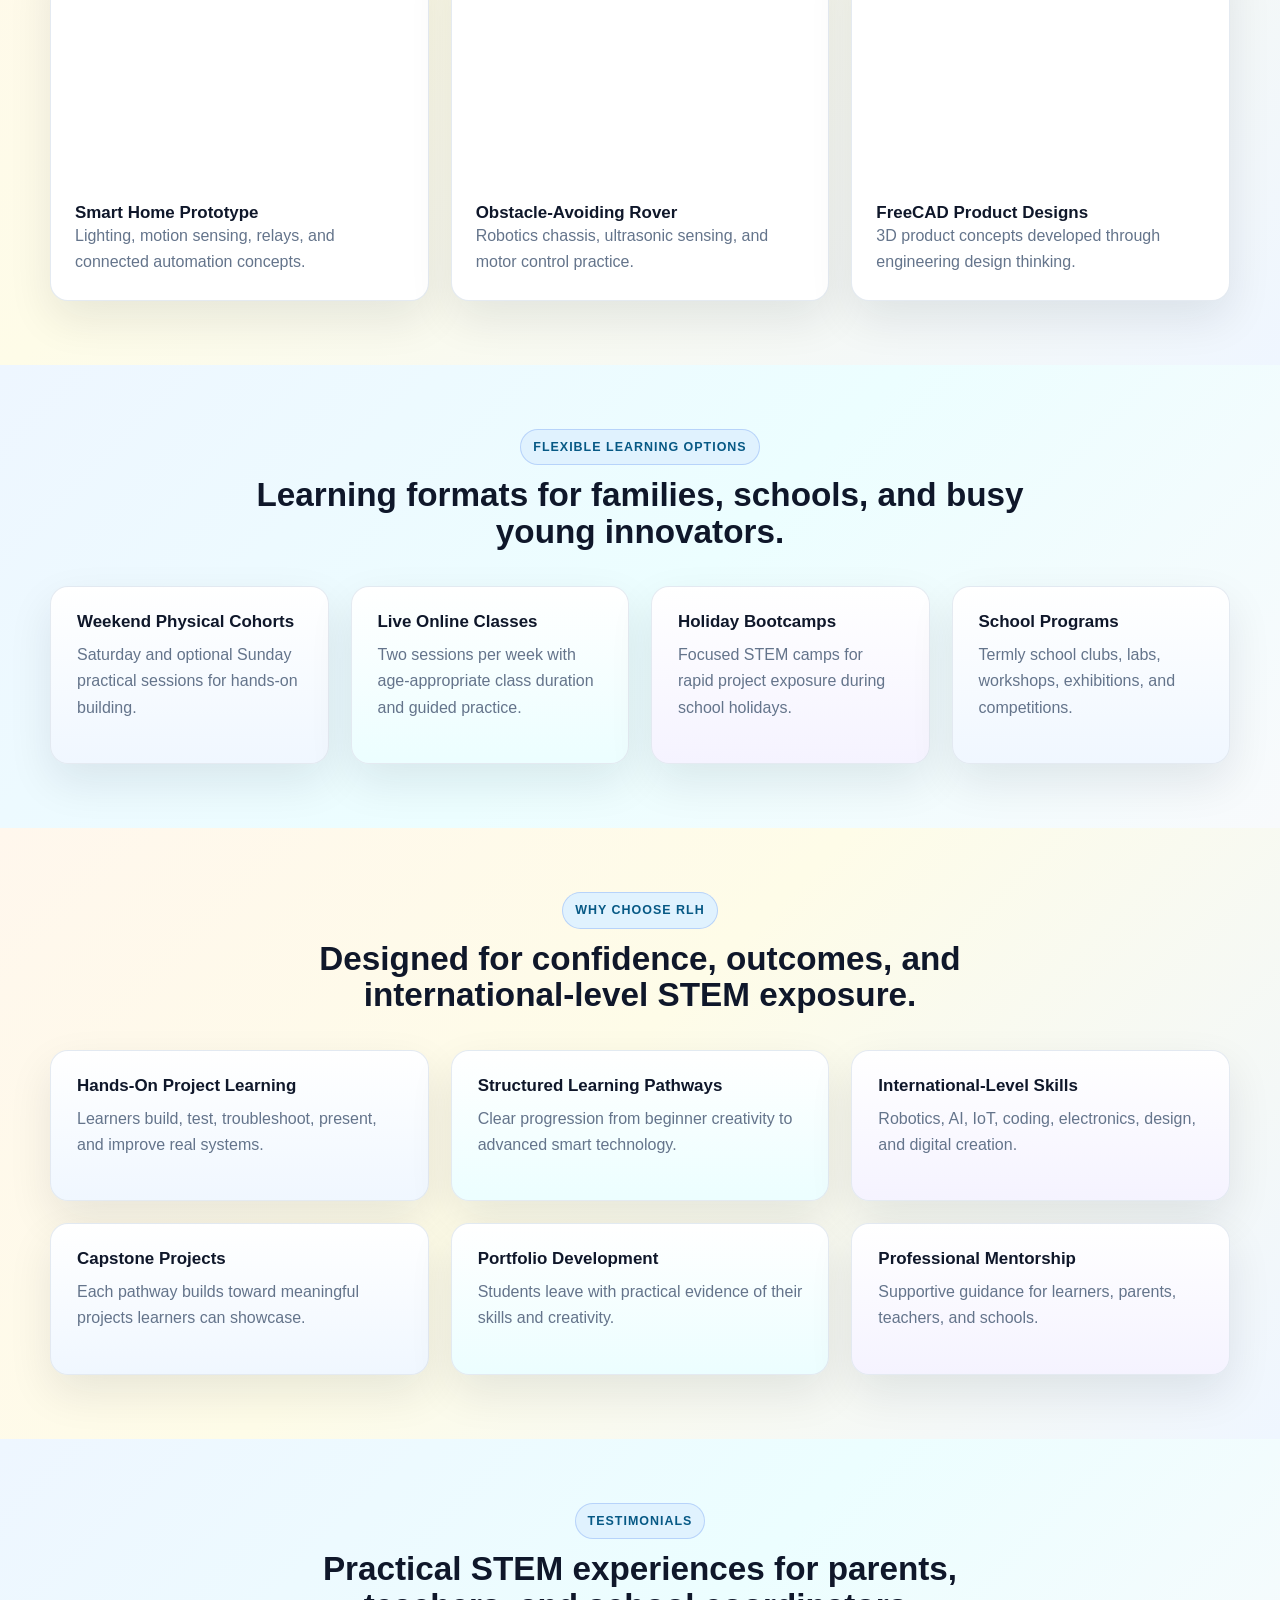
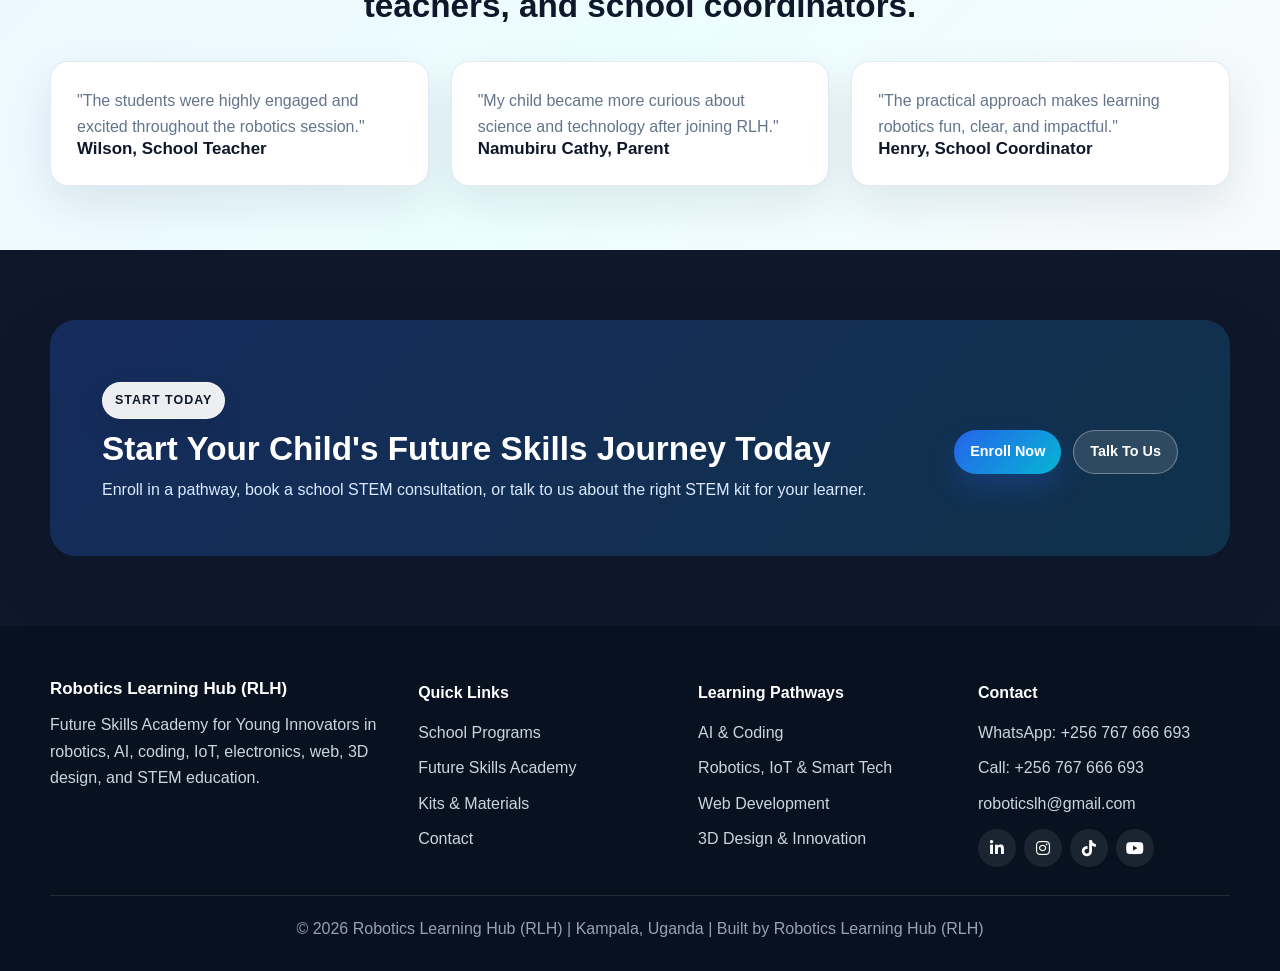
==== commit 12c8169c: "Updated website pages and added new program images" ====
--- a/index.html
+++ b/index.html
@@ -3,271 +3,311 @@
 <head>
   <meta charset="UTF-8" />
   <meta name="viewport" content="width=device-width, initial-scale=1.0" />
-  <title>Robotics Learning Hub | Home</title>
+  <meta name="description" content="Robotics Learning Hub (RLH) is a Future Skills Academy for young innovators offering school STEM programs, robotics, AI, coding, IoT, web development, electronics, and STEM kits." />
+  <title>Robotics Learning Hub (RLH) | Future Skills Academy</title>
   <link rel="icon" type="image/jpeg" href="images/logo.jpg" />
+  <link rel="stylesheet" href="https://cdnjs.cloudflare.com/ajax/libs/font-awesome/6.5.2/css/all.min.css" />
   <link rel="stylesheet" href="css/style.css" />
 </head>
 <body>
-  <header>
-    <div class="logo-container">
-      <img src="images/logo.jpg" alt="RLH Logo" class="logo" width="60" height="60" />
-      <div class="brand-text">
-        <h1>ROBOTICS LEARNING HUB(RLH)</h1>
-        <span>+256 767 666 693 | roboticslh@gmail.com</span>
+  <header class="site-header">
+    <div class="nav-wrap">
+      <a href="index.html" class="logo-container" aria-label="Robotics Learning Hub (RLH) home">
+        <img src="images/logo.jpg" alt="RLH Logo" class="logo" width="54" height="54" />
+        <span class="brand-text">
+          <strong>Robotics Learning Hub (RLH)</strong>
+          <span>Future Skills Academy</span>
+        </span>
+      </a>
+      <nav class="navbar" id="navbar" aria-label="Primary navigation">
+        <a href="index.html" class="active-link">Home</a>
+        <a href="school-programs.html">School Programs</a>
+        <a href="programs.html">Future Skills Academy</a>
+        <a href="kits.html">Kits & Materials</a>
+        <a href="gallery.html">Gallery</a>
+        <a href="about.html">About Us</a>
+        <a href="contact.html">Contact</a>
+      </nav>
+      <div class="nav-actions">
+        <a href="contact.html" class="btn primary-btn nav-enroll-btn">Enroll Now</a>
+        <button class="menu-toggle" id="menu-toggle" type="button" aria-label="Open menu" aria-expanded="false">
+          <span></span><span></span><span></span>
+        </button>
       </div>
     </div>
-
-    <div class="menu-toggle" id="menu-toggle">
-      <span></span>
-      <span></span>
-      <span></span>
-    </div>
-
-    <nav id="navbar">
-      <a href="index.html" class="active-link">Home</a>
-      <a href="about.html">About</a>
-      <a href="programs.html">Programs</a>
-      <a href="kits.html">Kits & Materials</a>
-      <a href="gallery.html">Gallery</a>
-      <a href="contact.html">Contact</a>
-    </nav>
   </header>
 
-  <section class="hero">
-    <div class="hero-slider">
-      <div class="slide active" style="background-image: url('images/hero1.jpg');"></div>
-      <div class="slide" style="background-image: url('images/hero2.jpg');"></div>
-      <div class="slide" style="background-image: url('images/RLH-online.jpg');"></div>
-    </div>
-
-    <div class="hero-overlay"></div>
-
-    <div class="hero-content">
-      <h2>Robotics & AI training, school programs, and STEM kits that build real-world skills</h2>
-      <p>We equip students with hands-on skills in Robotics, Coding, and AI through practical training, school partnerships, and ready-to-use STEM kits for schools, parents, and individuals.</p>
-
-      <div class="hero-buttons">
-        <a href="programs.html" class="btn primary-btn">Explore Programs</a>
-        <a href="kits.html" class="btn secondary-btn">View Kits on Sale</a>
-      </div>
-    </div>
-  </section>
-
-  <section class="intro-section reveal">
-    <div class="intro-box">
-      <h2>Welcome to Robotics Learning Hub</h2>
-      <p> Robotics Learning Hub (RLH) equips learners with practical technology skills through hands-on training, <strong>school partnerships</strong>, <strong>weekend/online programs</strong>,
-        <strong>community outreaches</strong> and <strong>STEM learning kits</strong>. Our approach is simple: <strong><em>empower young innovators to learn by building, coding, testing, and creating with confidence.</em></strong> </p>
-    </div>
-  </section>
-
-  <section class="trust-strip-section reveal">
-    <div class="trust-strip">
-      <div class="trust-pill">
-        <strong>Based in Kampala - Uganda</strong>
-        <span>Serving schools, communities, families, and clubs across Africa.</span>
-      </div>
-      <div class="trust-pill">
-        <strong>Hands-On Learning</strong>
-        <span>Programs built around practical robotics, AI, IoT, and hands-on technology projects.</span>
-      </div>
-      <div class="trust-pill">
-        <strong>Fast Support</strong>
-        <span>WhatsApp and email responses for inquiries and orders.</span>
-      </div>
-    </div>
-  </section>
-
-  <section class="stats-section reveal">
-    <div class="stats-grid">
-      <div class="stat-card">
-        <h3 class="counter" data-target="100">0</h3>
-        <p>Learners Reached</p>
-      </div>
-      <div class="stat-card">
-        <h3 class="counter" data-target="8">0</h3>
-        <p>School Engagements</p>
-      </div>
-      <div class="stat-card">
-        <h3 class="counter" data-target="30">0</h3>
-        <p>Projects Built</p>
-      </div>
-      <div class="stat-card">
-        <h3 class="counter" data-target="3">0</h3>
-        <p>Core Programs</p>
-      </div>
-    </div>
-  </section>
-
-  <section class="highlights-section reveal">
-    <h2>What We Offer</h2>
-    <div class="highlights-grid">
-      <div class="highlight-card">
-        <img src="images/school_programs.jpg" alt="School Robotics Program" loading="lazy" decoding="async" />
-        <h3>School Program</h3>
-        <p>We partner with schools to deliver structured, curriculum-aligned robotics and AI programs. Students design, build, and present real-world projects while developing problem-solving, creativity, and digital skills.</p>
-        <a href="contact.html" class="btn offer-btn">Request a Demo</a>
-      </div>
-
-      <div class="highlight-card">
-        <img src="images/weekend_program.jpg" alt="Weekend Robotics Program" loading="lazy" decoding="async" />
-        <h3>Weekend Program</h3>
-        <p>Personalized, hands-on robotics sessions in a focused home environment. Ideal for learners who want to explore deeper, build projects, and gain practical STEM experience.</p>
-        <a href="https://forms.gle/c9ugWcNW5hxmuQtL9" class="btn offer-btn" target="_blank" rel="noopener noreferrer">Register</a>
-      </div>
-
-      <div class="highlight-card">
-        <img src="images/RLH-online.jpg" alt="Arduino mastery class" loading="lazy" decoding="async" />
-        <h3>Arduino Mastery Program</h3>
-        <p>A focused pathway for learners ready to master Arduino, sensors, circuits, and coding through guided builds that develop real engineering confidence.</p>
-        <a href="https://forms.gle/ZfcDmSmQZwBRSXFB8" class="btn offer-btn" target="_blank" rel="noopener noreferrer">Register</a>
-      </div>
-
-      <div class="highlight-card">
-        <img src="images/2boys.jpg" alt="Holiday Robotics Program" loading="lazy" decoding="async" />
-        <h3>Holiday Robotics Program</h3>
-        <p>Intensive, fun-filled holiday sessions where learners build exciting robotics projects, explore AI concepts, and collaborate with peers. Perfect for productive holiday engagement and accelerated skill development.</p>
-        <a href="contact.html" class="btn offer-btn">Register</a>
-      </div>
-
-      <div class="highlight-card">
-        <img src="images/community.jpg" alt="Robotics Workshops" loading="lazy" decoding="async" />
-        <h3>Community Workshops & Trainings</h3>
-        <p>Interactive workshops for schools and communities introducing robotics, AI, and emerging technologies through hands-on learning and real-world applications.</p>
-        <a href="contact.html" class="btn offer-btn">Register</a>
-      </div>
-
-      <div class="highlight-card">
-        <img src="images/robotics-kits.jpg" alt="Robotics Kits" loading="lazy" decoding="async" />
-        <h3>Robotics Kits & Learning Materials</h3>
-        <p>High-quality robotics kits, components, and learning resources designed to support practical, project-based STEM education for schools and individual learners.</p>
-        <a href="kits.html" class="btn offer-btn">View Kits</a>
-      </div>
-    </div>
-  </section>
-
-  <section class="featured-kits-section reveal">
-    <div class="section-heading">
-      <p class="section-eyebrow">Featured Kits on Sale</p>
-      <h2>Practical learning tools ready for schools and families</h2>
-      <p>Discover hands-on STEM kits including <strong>Explorer Kits</strong>, <strong>RLH Innovator Kits</strong>, <strong>Project-based Kits</strong>, and <strong>Pack Kits</strong>, carefully designed for schools and parents who want practical robotics and Arduino learning that builds real innovation skills from day one. Start your learning journey today.</p>
-    </div>
-    <div class="featured-sales-grid">
-      <article class="sales-card">
-        <img src="images/RLH-explorer-kit.jpg" alt="RLH Explorer kit" loading="lazy" decoding="async" />
-        <div class="sales-card-body">
-          <h3>RLH Explorer Kit</h3>
-          <p>Perfect for young innovators aged 5-9 to practice simple electronics through fun, hands-on activities. No programming required-just build, connect, and explore basic circuits in a safe and engaging way. An essential kit for developing early STEM confidence and curiosity.</p>
-          <div class="sales-card-meta">
-            <span class="price-tag">UGX 180,000</span>
-            <a href="kits.html" class="text-link">See details</a>
+  <main>
+    <section class="hero">
+      <div class="hero-slider" aria-hidden="true">
+        <div class="slide active" style="background-image: url('images/hero1.jpg');"></div>
+        <div class="slide" style="background-image: url('images/home.jpg');"></div>
+        <div class="slide" style="background-image: url('images/RLH-online.jpg');"></div>
+      </div>
+      <div class="hero-overlay"></div>
+      <div class="hero-content">
+        <div class="hero-copy">
+          <p class="eyebrow">Future Skills Academy for Young Innovators</p>
+          <h1>Building Future Skills Through Robotics, Coding & Digital Innovation</h1>
+          <p>Hands-on online and physical learning pathways for students aged 6-18+, schools, clubs, and young innovators ready to build real technology projects.</p>
+          <div class="hero-buttons">
+            <a href="programs.html#learning-pathways" class="btn primary-btn">Explore Learning Pathways</a>
+            <a href="kits.html" class="btn secondary-btn">View Kits & Materials</a>
+            <a href="school-programs.html" class="btn ghost-btn">School Programs</a>
           </div>
         </div>
-      </article>
-      <article class="sales-card">
-        <img src="images/RLH-Innovator-Kit.jpg" alt="RLH Innovator kit" loading="lazy" decoding="async" />
-        <div class="sales-card-body">
-          <h3>RLH Innovator Kit</h3>
-          <p>A complete hands-on Arduino and electronics kit designed for coding, prototyping, and real-world innovation projects. Perfect for learners ready to move beyond basics and start building functional systems with sensors, circuits, and programming.</p>
-          <div class="sales-card-meta">
-            <span class="price-tag">UGX 320,000</span>
-            <a href="kits.html" class="text-link">See details</a>
+        <aside class="hero-panel">
+          <strong>STEM learning that moves from curiosity to capability.</strong>
+          <p>Robotics, AI, coding, IoT, electronics, web development, FreeCAD, 3D design, smart systems, and portfolio-ready projects.</p>
+          <div class="mini-metrics">
+            <span>Online & physical cohorts</span>
+            <span>School STEM partnerships</span>
+            <span>Capstone projects</span>
+            <span>Mentored pathways</span>
           </div>
-        </div>
-      </article>
-      <article class="sales-card">
-        <img src="images/RLH-pro-kit.jpg" alt="RLH Pro Kit" loading="lazy" decoding="async" />
-        <div class="sales-card-body">
-          <h3>RLH Pro Kit</h3>
-          <p>An advanced innovation kit powered by the ESP32, designed for IoT projects, smart systems, and real-world automation. Perfect for learners building connected devices using sensors, wireless communication, and full project prototyping to bring smart ideas to life.</p>
-          <div class="sales-card-meta">
-            <span class="price-tag">UGX 570,000</span>
-            <a href="kits.html" class="text-link">See details</a>
+        </aside>
+      </div>
+    </section>
+
+    <section class="school-showcase reveal">
+      <div class="container">
+        <div class="split">
+          <div>
+            <p class="eyebrow">Flagship School Programs</p>
+            <h2>Professional STEM integration for schools ready to build innovation culture.</h2>
+            <p class="lead">RLH helps schools launch structured robotics, AI, coding, and STEM innovation programs that support classroom learning, clubs, labs, teacher capacity, and student showcases.</p>
+            <div class="button-row">
+              <a href="school-programs.html" class="btn primary-btn">Explore School Programs</a>
+              <a href="https://forms.gle/7ZkenL3K7FdHi5Pf6" class="btn secondary-btn" target="_blank">Book School Consultation</a>
+            </div>
           </div>
-        </div>
-      </article>
-    </div>
-  </section>
-
-  <section class="why-section reveal">
-    <h2>Why Choose RLH?</h2>
-    <div class="why-grid">
-      <div class="why-card">
-        <h3>Project-Based Learning Approach</h3>
-        <p>Learners gain deep understanding by designing and building real-world robotics and STEM projects, moving beyond theory into practical application and innovation.</p>
-      </div>
-
-      <div class="why-card">
-        <h3>Future-Ready Skill Development</h3>
-        <p>Our programs intentionally build essential 21st-century skills including creativity, critical thinking, problem-solving, collaboration, and innovation.</p>
-      </div>
-
-      <div class="why-card">
-        <h3>Trusted by Schools & Parents</h3>
-        <p>RLH programs are structured to align with school learning goals while giving parents confidence in safe, meaningful, and productive STEM education for their children.</p>
-      </div>
-
-      <div class="why-card">
-        <h3>Hands-On STEM Immersion</h3>
-        <p>Learners actively engage with electronics, coding, and robotics, gaining confidence through continuous hands-on practice and guided experimentation.</p>
-      </div>
-    </div>
-  </section>
-
-  <section class="testimonials-section reveal">
-    <h2>What People Say</h2>
-    <div class="testimonials-grid">
-      <div class="testimonial-card">
-        <p>"The students were highly engaged and excited throughout the robotics session."</p>
-        <h4>Wlison - School Teacher Taibah</h4>
-      </div>
-      <div class="testimonial-card">
-        <p>"My child became more curious about science and technology after joining RLH."</p>
-        <h4>Namubiru Cathy - Parent</h4>
-      </div>
-      <div class="testimonial-card">
-        <p>"The practical approach makes learning robotics fun, clear, and impactful."</p>
-        <h4>Henry - School Coordinator</h4>
-      </div>
-    </div>
-  </section>
-
-  <section class="cta-section reveal">
-    <h2>Ready to Get Started?</h2>
-    <p>Whether you are a school or a parent, RLH is ready to support your child's innovation journey.</p>
-    <a href="programs.html" class="btn primary-btn">Apply or Register</a>
-  </section>
-
-  <a href="https://wa.me/256767666693" class="whatsapp-float" target="_blank" aria-label="Chat on WhatsApp">Chat</a>
+          <div class="school-visual">
+            <img src="images/school_programs.jpg" alt="Students participating in a school STEM robotics program" loading="lazy" decoding="async" />
+          </div>
+        </div>
+        <div class="grid grid-3" style="margin-top: 26px;">
+          <article class="school-feature-card"><span class="icon"><i class="fa-solid fa-microchip" aria-hidden="true"></i></span><h3>Robotics Integration</h3><p>Structured robotics lessons, practical builds, and guided classroom projects.</p></article>
+          <article class="school-feature-card"><span class="icon"><i class="fa-solid fa-brain" aria-hidden="true"></i></span><h3>AI & Coding Clubs</h3><p>Creative coding, AI concepts, logic, and computational thinking for learners.</p></article>
+          <article class="school-feature-card"><span class="icon"><i class="fa-solid fa-flask" aria-hidden="true"></i></span><h3>STEM Innovation Labs</h3><p>Support for school makerspaces, materials, projects, and club operations.</p></article>
+          <article class="school-feature-card"><span class="icon"><i class="fa-solid fa-rocket" aria-hidden="true"></i></span><h3>Holiday STEM Camps</h3><p>High-energy bootcamps that keep learners building during school breaks.</p></article>
+          <article class="school-feature-card"><span class="icon"><i class="fa-solid fa-chalkboard-user" aria-hidden="true"></i></span><h3>Teacher Training</h3><p>Capacity-building sessions for practical STEM delivery and project facilitation.</p></article>
+          <article class="school-feature-card"><span class="icon"><i class="fa-solid fa-award" aria-hidden="true"></i></span><h3>Exhibitions & Showcases</h3><p>Student demonstrations, innovation days, and school project presentations.</p></article>
+        </div>
+      </div>
+    </section>
+
+    <section class="stats-section reveal">
+      <div class="container">
+        <div class="grid grid-4">
+          <article class="stat-card card"><h3 class="counter" data-target="100">0</h3><p>Learners Reached</p></article>
+          <article class="stat-card card"><h3 class="counter" data-target="8">0</h3><p>School Program Models</p></article>
+          <article class="stat-card card"><h3 class="counter" data-target="30">0</h3><p>Student Projects Built</p></article>
+          <article class="stat-card card"><h3 class="counter" data-target="12">0</h3><p>Programs Delivered</p></article>
+        </div>
+      </div>
+    </section>
+
+    <section class="reveal">
+      <div class="container">
+        <div class="section-heading">
+          <p class="eyebrow">What We Offer</p>
+          <h2>A complete future skills ecosystem for schools, parents, and learners.</h2>
+        </div>
+        <div class="grid grid-3">
+          <article class="highlight-card"><span class="icon"><i class="fa-solid fa-school" aria-hidden="true"></i></span><h3>School STEM Programs</h3><p>School clubs, curriculum support, innovation labs, teacher training, and exhibitions.</p><a href="school-programs.html" class="text-link">Explore school programs</a></article>
+          <article class="highlight-card"><span class="icon"><i class="fa-solid fa-robot" aria-hidden="true"></i></span><h3>Robotics & IoT</h3><p>Arduino, sensors, automation, smart systems, electronics, and intelligent robotics.</p><a href="programs.html#learning-pathways" class="text-link">View pathway</a></article>
+          <article class="highlight-card"><span class="icon"><i class="fa-solid fa-brain" aria-hidden="true"></i></span><h3>AI & Coding</h3><p>Scratch, PictoBlox, logic building, creative coding, and beginner AI concepts.</p><a href="programs.html#learning-pathways" class="text-link">View pathway</a></article>
+          <article class="highlight-card"><span class="icon"><i class="fa-solid fa-code" aria-hidden="true"></i></span><h3>Web Development</h3><p>HTML, CSS, JavaScript, responsive design, and portfolio website projects.</p><a href="programs.html#learning-pathways" class="text-link">View pathway</a></article>
+          <article class="highlight-card"><span class="icon"><i class="fa-solid fa-cube" aria-hidden="true"></i></span><h3>3D Design & Innovation</h3><p>FreeCAD, product design, engineering thinking, and 3D modeling projects.</p><a href="programs.html#learning-pathways" class="text-link">View pathway</a></article>
+          <article class="highlight-card"><span class="icon"><i class="fa-solid fa-screwdriver-wrench" aria-hidden="true"></i></span><h3>Kits & Learning Materials</h3><p>Explorer, Innovator, Pro, project, sensor, and component kits for practical STEM learning.</p><a href="kits.html" class="text-link">View kits</a></article>
+        </div>
+      </div>
+    </section>
+
+    <section class="soft-band reveal" id="learning-pathways">
+      <div class="container">
+        <div class="section-heading">
+          <p class="eyebrow">Learning Pathways</p>
+          <h2>See how a learner grows from beginner projects into advanced future skills.</h2>
+        </div>
+        <div class="pathway-journey-grid">
+          <article class="pathway-journey-card">
+            <div class="pathway-summary">
+              <span class="pathway-icon"><i class="fa-solid fa-brain" aria-hidden="true"></i></span>
+              <div>
+                <h3>AI & Coding Pathway</h3>
+                <p>Ages 6-16. Learners start with visual coding and grow into logic, AI concepts, and smart systems thinking.</p>
+                <div class="meta-row"><span class="badge">Scratch</span><span class="badge">PictoBlox</span><span class="badge alt">AI Concepts</span><span class="badge alt">Logic Building</span></div>
+                <div class="pathway-actions"><button type="button" class="btn primary-btn pathway-toggle" data-toggle-label="Explore Pathway" aria-expanded="false">Explore Pathway</button><a href="https://forms.gle/eKadyqJvMPtXDnxD7" class="btn secondary-btn pathway-enroll-link" target="_blank" rel="noopener noreferrer"><i class="fa-solid fa-arrow-up-right-from-square" aria-hidden="true"></i> Enroll Now</a></div>
+              </div>
+              <div class="pathway-preview"><span>Foundations</span><i></i><span>Creative Coding</span><i></i><span>Smart Systems</span></div>
+            </div>
+            <div class="pathway-expand"><div class="pathway-expand-inner">
+              <div class="roadmap-line"><div class="roadmap-step"><strong>AI Explorers Foundations</strong><small>Ages 6-8</small></div><div class="roadmap-step"><strong>Creative Coding Studio</strong><small>Ages 9-11</small></div><div class="roadmap-step"><strong>Smart Systems Lab</strong><small>Ages 12-16</small></div></div>
+              <div class="journey-program-grid">
+                <article class="journey-program-card"><h4>AI Explorers Foundations</h4><div class="program-facts"><span><strong>Duration:</strong> 6 Weeks</span><span><strong>Mode:</strong> Online | Physical</span><span><strong>Tools:</strong> Scratch, PictoBlox</span><span><strong>Skills:</strong> Logic, sequencing, AI basics</span><span><strong>Capstone:</strong> Interactive AI story</span><span class="next-level"><strong>Next Level:</strong> Creative Coding Studio</span></div><div class="program-card-buttons"><a href="https://forms.gle/eKadyqJvMPtXDnxD7" class="btn primary-btn" target="_blank" rel="noopener noreferrer">Enroll Now</a><a href="programs.html#pathway-ai" class="btn secondary-btn">Full Details</a></div></article>
+                <article class="journey-program-card"><h4>Creative Coding Studio</h4><div class="program-facts"><span><strong>Duration:</strong> 8 Weeks</span><span><strong>Mode:</strong> Online | Physical</span><span><strong>Tools:</strong> Scratch, PictoBlox</span><span><strong>Skills:</strong> Problem solving, creative coding</span><span><strong>Capstone:</strong> Game or animation project</span><span class="next-level"><strong>Next Level:</strong> Smart Systems Lab</span></div><div class="program-card-buttons"><a href="https://forms.gle/eKadyqJvMPtXDnxD7" class="btn primary-btn" target="_blank" rel="noopener noreferrer">Enroll Now</a><a href="programs.html#pathway-ai" class="btn secondary-btn">Full Details</a></div></article>
+                <article class="journey-program-card"><h4>Smart Systems Lab</h4><div class="program-facts"><span><strong>Duration:</strong> 8 Weeks</span><span><strong>Mode:</strong> Online | Physical</span><span><strong>Tools:</strong> PictoBlox, AI tools</span><span><strong>Skills:</strong> AI concepts, smart logic</span><span><strong>Capstone:</strong> Smart assistant concept</span><span class="next-level"><strong>Next Level:</strong> Robotics or Web pathway</span></div><div class="program-card-buttons"><a href="https://forms.gle/eKadyqJvMPtXDnxD7" class="btn primary-btn" target="_blank" rel="noopener noreferrer">Enroll Now</a><a href="programs.html#pathway-ai" class="btn secondary-btn">Full Details</a></div></article>
+              </div>
+            </div></div>
+          </article>
+
+          <article class="pathway-journey-card">
+            <div class="pathway-summary">
+              <span class="pathway-icon"><i class="fa-solid fa-robot" aria-hidden="true"></i></span>
+              <div>
+                <h3>Robotics, IoT & Smart Technology</h3>
+                <p>Ages 6-18+. The main build pathway from early robotics to Arduino, automation, IoT, and intelligent systems.</p>
+                <div class="meta-row"><span class="badge">Arduino</span><span class="badge">Sensors</span><span class="badge">Automation</span><span class="badge alt">IoT</span><span class="badge alt">Smart Systems</span></div>
+                <div class="pathway-actions"><button type="button" class="btn primary-btn pathway-toggle" data-toggle-label="Explore Pathway" aria-expanded="false">Explore Pathway</button><a href="https://forms.gle/YK1wEszNs1b3LD9w7" class="btn secondary-btn pathway-enroll-link" target="_blank" rel="noopener noreferrer"><i class="fa-solid fa-arrow-up-right-from-square" aria-hidden="true"></i> Enroll Now</a></div>
+              </div>
+              <div class="pathway-preview"><span>Junior</span><i></i><span>Arduino</span><i></i><span>IoT</span><i></i><span>Intelligent Robotics</span></div>
+            </div>
+            <div class="pathway-expand"><div class="pathway-expand-inner">
+              <div class="roadmap-line"><div class="roadmap-step"><strong>Junior Robotics Creators</strong><small>Ages 6-8</small></div><div class="roadmap-step"><strong>Robotics Foundations</strong><small>Ages 9-12</small></div><div class="roadmap-step"><strong>Arduino Systems Lab</strong><small>Ages 13-14</small></div><div class="roadmap-step"><strong>IoT & Smart Automation Studio</strong><small>Ages 15-16</small></div><div class="roadmap-step"><strong>Intelligent Robotics Studio</strong><small>Ages 17-18+</small></div></div>
+              <div class="journey-program-grid">
+                <article class="journey-program-card"><h4>Junior Robotics Creators</h4><div class="program-facts"><span><strong>Duration:</strong> 6 Weeks</span><span><strong>Mode:</strong> Online | Physical</span><span><strong>Tools:</strong> Beginner robotics kits</span><span><strong>Skills:</strong> Building, circuits, teamwork</span><span><strong>Capstone:</strong> Simple moving robot</span><span class="next-level"><strong>Next Level:</strong> Robotics Foundations</span></div><div class="program-card-buttons"><a href="https://forms.gle/YK1wEszNs1b3LD9w7" class="btn primary-btn" target="_blank" rel="noopener noreferrer">Enroll Now</a><a href="programs.html#pathway-robotics" class="btn secondary-btn">Full Details</a></div></article>
+                <article class="journey-program-card"><h4>Arduino Systems Lab</h4><div class="program-facts"><span><strong>Duration:</strong> 8 Weeks</span><span><strong>Mode:</strong> Online | Physical</span><span><strong>Tools:</strong> Arduino, sensors, LCDs, relays</span><span><strong>Skills:</strong> Coding, wiring, automation</span><span><strong>Capstone:</strong> Smart automation system</span><span class="next-level"><strong>Next Level:</strong> IoT & Smart Automation Studio</span></div><div class="program-card-buttons"><a href="https://forms.gle/YK1wEszNs1b3LD9w7" class="btn primary-btn" target="_blank" rel="noopener noreferrer">Enroll Now</a><a href="programs.html#pathway-robotics" class="btn secondary-btn">Full Details</a></div></article>
+                <article class="journey-program-card"><h4>Intelligent Robotics Studio</h4><div class="program-facts"><span><strong>Duration:</strong> 10 Weeks</span><span><strong>Mode:</strong> Physical preferred</span><span><strong>Tools:</strong> Arduino/ESP32, sensors, robotics kits</span><span><strong>Skills:</strong> Robotics logic, smart systems</span><span><strong>Capstone:</strong> Intelligent robotics prototype</span><span class="next-level"><strong>Next Level:</strong> Showcase and mentorship</span></div><div class="program-card-buttons"><a href="https://forms.gle/YK1wEszNs1b3LD9w7" class="btn primary-btn" target="_blank" rel="noopener noreferrer">Enroll Now</a><a href="programs.html#pathway-robotics" class="btn secondary-btn">Full Details</a></div></article>
+              </div>
+            </div></div>
+          </article>
+
+          <article class="pathway-journey-card">
+            <div class="pathway-summary"><span class="pathway-icon"><i class="fa-solid fa-code" aria-hidden="true"></i></span><div><h3>Web Development & Digital Creation</h3><p>Ages 10-18+. Learners start after stronger typing and computer interaction skills, then build responsive websites and digital portfolios.</p><div class="meta-row"><span class="badge">HTML</span><span class="badge">CSS</span><span class="badge">JavaScript</span><span class="badge alt">Responsive Design</span></div><div class="pathway-actions"><button type="button" class="btn primary-btn pathway-toggle" data-toggle-label="Explore Pathway" aria-expanded="false">Explore Pathway</button><a href="https://forms.gle/YK1wEszNs1b3LD9w7" class="btn secondary-btn pathway-enroll-link" target="_blank" rel="noopener noreferrer"><i class="fa-solid fa-arrow-up-right-from-square" aria-hidden="true"></i> Enroll Now</a></div></div><div class="pathway-preview"><span>Design</span><i></i><span>Web Studio</span><i></i><span>Frontend Lab</span></div></div>
+            <div class="pathway-expand"><div class="pathway-expand-inner"><div class="roadmap-line"><div class="roadmap-step"><strong>Creative Digital Design</strong><small>Ages 10-12</small></div><div class="roadmap-step"><strong>Web Creators Studio</strong><small>Ages 13-15</small></div><div class="roadmap-step"><strong>Frontend Development Lab</strong><small>Ages 16-18+</small></div></div><div class="journey-program-grid">
+              <article class="journey-program-card"><h4>Creative Digital Design</h4><div class="program-facts"><span><strong>Age:</strong> 10-12</span><span><strong>Duration:</strong> 6 Weeks</span><span><strong>Mode:</strong> Online | Physical</span><span><strong>Tools:</strong> Design tools, browser basics</span><span><strong>Skills:</strong> Layout, digital confidence</span><span><strong>Capstone:</strong> Digital poster or mini page</span><span class="next-level"><strong>Next Level:</strong> Web Creators Studio</span></div><div class="program-card-buttons"><a href="https://forms.gle/YK1wEszNs1b3LD9w7" class="btn primary-btn" target="_blank" rel="noopener noreferrer">Enroll Now</a><a href="programs.html#pathway-web" class="btn secondary-btn">Full Details</a></div></article>
+              <article class="journey-program-card"><h4>Web Creators Studio</h4><div class="program-facts"><span><strong>Age:</strong> 13-15</span><span><strong>Duration:</strong> 8 Weeks</span><span><strong>Mode:</strong> Online | Physical</span><span><strong>Tools:</strong> HTML, CSS, JavaScript</span><span><strong>Skills:</strong> Pages, styling, interaction</span><span><strong>Capstone:</strong> Personal portfolio website</span><span class="next-level"><strong>Next Level:</strong> Frontend Development Lab</span></div><div class="program-card-buttons"><a href="https://forms.gle/YK1wEszNs1b3LD9w7" class="btn primary-btn" target="_blank" rel="noopener noreferrer">Enroll Now</a><a href="programs.html#pathway-web" class="btn secondary-btn">Full Details</a></div></article>
+              <article class="journey-program-card"><h4>Frontend Development Lab</h4><div class="program-facts"><span><strong>Age:</strong> 16-18+</span><span><strong>Duration:</strong> 10 Weeks</span><span><strong>Mode:</strong> Online | Physical</span><span><strong>Tools:</strong> HTML, CSS, JavaScript</span><span><strong>Skills:</strong> Responsive design, UI logic</span><span><strong>Capstone:</strong> Interactive responsive website</span><span class="next-level"><strong>Next Level:</strong> Portfolio development</span></div><div class="program-card-buttons"><a href="https://forms.gle/YK1wEszNs1b3LD9w7" class="btn primary-btn" target="_blank" rel="noopener noreferrer">Enroll Now</a><a href="programs.html#pathway-web" class="btn secondary-btn">Full Details</a></div></article>
+            </div></div></div>
+          </article>
+
+          <article class="pathway-journey-card">
+            <div class="pathway-summary"><span class="pathway-icon"><i class="fa-solid fa-cube" aria-hidden="true"></i></span><div><h3>3D Design & Innovation</h3><p>Ages 8-18+. Learners explore engineering creativity through FreeCAD, product thinking, and 3D modeling.</p><div class="meta-row"><span class="badge">FreeCAD</span><span class="badge">Product Design</span><span class="badge alt">3D Modeling</span></div><div class="pathway-actions"><button type="button" class="btn primary-btn pathway-toggle" data-toggle-label="Explore Pathway" aria-expanded="false">Explore Pathway</button><a href="https://forms.gle/YK1wEszNs1b3LD9w7" class="btn secondary-btn pathway-enroll-link" target="_blank" rel="noopener noreferrer"><i class="fa-solid fa-arrow-up-right-from-square" aria-hidden="true"></i> Enroll Now</a></div></div><div class="pathway-preview"><span>Engineering</span><i></i><span>3D Design</span><i></i><span>Product Lab</span></div></div>
+            <div class="pathway-expand"><div class="pathway-expand-inner"><div class="roadmap-line"><div class="roadmap-step"><strong>Creative Engineering Studio</strong><small>Ages 8-12</small></div><div class="roadmap-step"><strong>3D Design Foundations</strong><small>Ages 13-15</small></div><div class="roadmap-step"><strong>Product Design Lab</strong><small>Ages 16-18+</small></div></div><div class="journey-program-grid">
+              <article class="journey-program-card"><h4>Creative Engineering Studio</h4><div class="program-facts"><span><strong>Age:</strong> 8-12</span><span><strong>Duration:</strong> 6 Weeks</span><span><strong>Mode:</strong> Online | Physical</span><span><strong>Tools:</strong> Sketching, simple models</span><span><strong>Skills:</strong> Design thinking, creativity</span><span><strong>Capstone:</strong> Creative engineering concept</span><span class="next-level"><strong>Next Level:</strong> 3D Design Foundations</span></div><div class="program-card-buttons"><a href="https://forms.gle/YK1wEszNs1b3LD9w7" class="btn primary-btn" target="_blank" rel="noopener noreferrer">Enroll Now</a><a href="programs.html#pathway-3d" class="btn secondary-btn">Full Details</a></div></article>
+              <article class="journey-program-card"><h4>3D Design Foundations</h4><div class="program-facts"><span><strong>Age:</strong> 13-15</span><span><strong>Duration:</strong> 8 Weeks</span><span><strong>Mode:</strong> Online | Physical</span><span><strong>Tools:</strong> FreeCAD</span><span><strong>Skills:</strong> 3D modeling, measurement</span><span><strong>Capstone:</strong> 3D modeled object</span><span class="next-level"><strong>Next Level:</strong> Product Design Lab</span></div><div class="program-card-buttons"><a href="https://forms.gle/YK1wEszNs1b3LD9w7" class="btn primary-btn" target="_blank" rel="noopener noreferrer">Enroll Now</a><a href="programs.html#pathway-3d" class="btn secondary-btn">Full Details</a></div></article>
+              <article class="journey-program-card"><h4>Product Design Lab</h4><div class="program-facts"><span><strong>Age:</strong> 16-18+</span><span><strong>Duration:</strong> 8 Weeks</span><span><strong>Mode:</strong> Online | Physical</span><span><strong>Tools:</strong> FreeCAD, design sketches</span><span><strong>Skills:</strong> Product design, prototyping</span><span><strong>Capstone:</strong> Product design portfolio piece</span><span class="next-level"><strong>Next Level:</strong> Innovation showcase</span></div><div class="program-card-buttons"><a href="https://forms.gle/YK1wEszNs1b3LD9w7" class="btn primary-btn" target="_blank" rel="noopener noreferrer">Enroll Now</a><a href="programs.html#pathway-3d" class="btn secondary-btn">Full Details</a></div></article>
+            </div></div></div>
+          </article>
+        </div>
+      </div>
+    </section>
+
+    <section class="reveal">
+      <div class="container">
+        <div class="section-heading">
+          <p class="eyebrow">Student Projects</p>
+          <h2>Real builds learners can explain, improve, and showcase.</h2>
+        </div>
+        <div class="grid grid-3">
+          <article class="project-card"><img src="images/smart-irrigation.jpg" alt="Student robotics project" loading="lazy" decoding="async" /><div class="card-pad"><h3>Smart Irrigation System</h3><p>Sensor-based watering prototype for agriculture and sustainability.</p></div></article>
+          <article class="project-card"><img src="images/Project.jpg" alt="Automatic electronics project" loading="lazy" decoding="async" /><div class="card-pad"><h3>Smart Traffic Light</h3><p>Arduino control logic, LEDs, timing, and road-safety modeling.</p></div></article>
+          <article class="project-card"><img src="images/web.jpg" alt="Student coding project" loading="lazy" decoding="async" /><div class="card-pad"><h3>Portfolio Website</h3><p>Responsive personal websites built with HTML, CSS, and JavaScript.</p></div></article>
+          <article class="project-card"><img src="images/exhibition.jpg" alt="Smart home electronics prototype" loading="lazy" decoding="async" /><div class="card-pad"><h3>Smart Home Prototype</h3><p>Lighting, motion sensing, relays, and connected automation concepts.</p></div></article>
+          <article class="project-card"><img src="images/rover.jpg" alt="Robotics rover project" loading="lazy" decoding="async" /><div class="card-pad"><h3>Obstacle-Avoiding Rover</h3><p>Robotics chassis, ultrasonic sensing, and motor control practice.</p></div></article>
+          <article class="project-card"><img src="images/Cad.jpg" alt="Students presenting STEM projects" loading="lazy" decoding="async" /><div class="card-pad"><h3>FreeCAD Product Designs</h3><p>3D product concepts developed through engineering design thinking.</p></div></article>
+        </div>
+      </div>
+    </section>
+
+    <section class="soft-band reveal">
+      <div class="container">
+        <div class="section-heading">
+          <p class="eyebrow">Flexible Learning Options</p>
+          <h2>Learning formats for families, schools, and busy young innovators.</h2>
+        </div>
+        <div class="grid grid-4">
+          <article class="option-card"><h3>Weekend Physical Cohorts</h3><p>Saturday and optional Sunday practical sessions for hands-on building.</p></article>
+          <article class="option-card"><h3>Live Online Classes</h3><p>Two sessions per week with age-appropriate class duration and guided practice.</p></article>
+          <article class="option-card"><h3>Holiday Bootcamps</h3><p>Focused STEM camps for rapid project exposure during school holidays.</p></article>
+          <article class="option-card"><h3>School Programs</h3><p>Termly school clubs, labs, workshops, exhibitions, and competitions.</p></article>
+        </div>
+      </div>
+    </section>
+
+    <section class="reveal">
+      <div class="container">
+        <div class="section-heading">
+          <p class="eyebrow">Why Choose RLH</p>
+          <h2>Designed for confidence, outcomes, and international-level STEM exposure.</h2>
+        </div>
+        <div class="grid grid-3">
+          <article class="why-card"><h3>Hands-On Project Learning</h3><p>Learners build, test, troubleshoot, present, and improve real systems.</p></article>
+          <article class="why-card"><h3>Structured Learning Pathways</h3><p>Clear progression from beginner creativity to advanced smart technology.</p></article>
+          <article class="why-card"><h3>International-Level Skills</h3><p>Robotics, AI, IoT, coding, electronics, design, and digital creation.</p></article>
+          <article class="why-card"><h3>Capstone Projects</h3><p>Each pathway builds toward meaningful projects learners can showcase.</p></article>
+          <article class="why-card"><h3>Portfolio Development</h3><p>Students leave with practical evidence of their skills and creativity.</p></article>
+          <article class="why-card"><h3>Professional Mentorship</h3><p>Supportive guidance for learners, parents, teachers, and schools.</p></article>
+        </div>
+      </div>
+    </section>
+
+    <section class="soft-band reveal">
+      <div class="container">
+        <div class="section-heading">
+          <p class="eyebrow">Testimonials</p>
+          <h2>Practical STEM experiences for parents, teachers, and school coordinators.</h2>
+        </div>
+        <div class="grid grid-3">
+          <article class="testimonial-card"><p>"The students were highly engaged and excited throughout the robotics session."</p><h3>Wilson, School Teacher</h3></article>
+          <article class="testimonial-card"><p>"My child became more curious about science and technology after joining RLH."</p><h3>Namubiru Cathy, Parent</h3></article>
+          <article class="testimonial-card"><p>"The practical approach makes learning robotics fun, clear, and impactful."</p><h3>Henry, School Coordinator</h3></article>
+        </div>
+      </div>
+    </section>
+
+    <section class="dark-cta reveal">
+      <div class="cta-panel">
+        <div>
+          <p class="eyebrow">Start Today</p>
+          <h2>Start Your Child's Future Skills Journey Today</h2>
+          <p>Enroll in a pathway, book a school STEM consultation, or talk to us about the right STEM kit for your learner.</p>
+        </div>
+        <div class="button-row">
+          <a href="contact.html" class="btn primary-btn nav-enroll-btn">Enroll Now</a>
+          <a href="contact.html" class="btn ghost-btn">Talk To Us</a>
+        </div>
+      </div>
+    </section>
+  </main>
+
+  <a href="https://wa.me/256767666693" class="whatsapp-float" target="_blank" rel="noopener noreferrer" aria-label="Chat on WhatsApp"><i class="fa-brands fa-whatsapp" aria-hidden="true"></i></a>
 
   <footer class="site-footer">
     <div class="footer-grid">
-      <div class="footer-brand">
-        <h3>Robotics Learning Hub</h3>
-        <p>Robotics & AI training, school programs, and STEM kits that build real-world skills.</p>
+      <div>
+        <h3>Robotics Learning Hub (RLH)</h3>
+        <p>Future Skills Academy for Young Innovators in robotics, AI, coding, IoT, electronics, web, 3D design, and STEM education.</p>
       </div>
       <div>
         <h4>Quick Links</h4>
-        <a href="index.html">Home</a>
-        <a href="programs.html">Programs</a>
+        <a href="school-programs.html">School Programs</a>
+        <a href="programs.html">Future Skills Academy</a>
         <a href="kits.html">Kits & Materials</a>
         <a href="contact.html">Contact</a>
       </div>
       <div>
+        <h4>Learning Pathways</h4>
+        <a href="programs.html">AI & Coding</a>
+        <a href="programs.html">Robotics, IoT & Smart Tech</a>
+        <a href="programs.html">Web Development</a>
+        <a href="programs.html">3D Design & Innovation</a>
+      </div>
+      <div>
         <h4>Contact</h4>
-        <a href="https://wa.me/256767666693" target="_blank">WhatsApp: +256 767 666 693</a>
+        <a href="https://wa.me/256767666693" target="_blank" rel="noopener noreferrer">WhatsApp: +256 767 666 693</a>
         <a href="tel:+256767666693">Call: +256 767 666 693</a>
-        <a href="https://mail.google.com/mail/?view=cm&fs=1&to=roboticslh@gmail.com" target="_blank">roboticslh@gmail.com</a>
-      </div>
-      <div>
-        <h4>Follow Us</h4>
-        <a href="https://www.linkedin.com/company/robotics-learning-hub" target="_blank">LinkedIn</a>
-        <a href="https://www.instagram.com/roboticslearninghub?igsh=MTZndnVnenVyejdiOQ==" target="_blank">Instagram</a>
-        <a href="https://www.tiktok.com/@roboticslearningh?_r=1&_t=ZS-95N06qeUDLu" target="_blank">TikTok</a>
-        <a href="https://www.youtube.com/@roboticslearningh" target="_blank">YouTube</a>
+        <a href="mailto:roboticslh@gmail.com">roboticslh@gmail.com</a>
+        <div class="footer-social">
+          <a href="https://www.linkedin.com/company/robotics-learning-hub" target="_blank" rel="noopener noreferrer" aria-label="LinkedIn"><i class="fa-brands fa-linkedin-in" aria-hidden="true"></i></a>
+          <a href="https://www.instagram.com/roboticslearninghub?igsh=MTZndnVnenVyejdiOQ==" target="_blank" rel="noopener noreferrer" aria-label="Instagram"><i class="fa-brands fa-instagram" aria-hidden="true"></i></a>
+          <a href="https://www.tiktok.com/@roboticslearningh?_r=1&_t=ZS-95N06qeUDLu" target="_blank" rel="noopener noreferrer" aria-label="TikTok"><i class="fa-brands fa-tiktok" aria-hidden="true"></i></a>
+          <a href="https://www.youtube.com/@roboticslearningh" target="_blank" rel="noopener noreferrer" aria-label="YouTube"><i class="fa-brands fa-youtube" aria-hidden="true"></i></a>
+        </div>
       </div>
     </div>
-    <p class="footer-bottom">&copy; 2026 Robotics Learning Hub | Kampala, Uganda | Developed by Robotics Learning Hub</p>
+    <p class="footer-bottom">&copy; 2026 Robotics Learning Hub (RLH) | Kampala, Uganda | Built by Robotics Learning Hub (RLH)</p>
   </footer>
 
   <script src="js/script.js"></script>
--- a/css/style.css
+++ b/css/style.css
@@ -1,11 +1,28 @@
 /* =========================
-   RESET & GLOBAL STYLES
+   RLH Future Skills Academy
 ========================= */
+:root {
+  --navy: #0f172a;
+  --navy-soft: #17213a;
+  --blue: #2563eb;
+  --cyan: #06b6d4;
+  --sky: #e0f2fe;
+  --bg: #f8fafc;
+  --card: #ffffff;
+  --text: #1e293b;
+  --muted: #64748b;
+  --line: #e2e8f0;
+  --shadow: 0 18px 45px rgba(15, 23, 42, 0.09);
+  --shadow-lg: 0 28px 70px rgba(15, 23, 42, 0.16);
+  --radius: 18px;
+  --radius-sm: 12px;
+  --max: 1180px;
+}
+
 * {
+  box-sizing: border-box;
   margin: 0;
   padding: 0;
-  box-sizing: border-box;
-  font-family: Arial, sans-serif;
 }
 
 html {
@@ -13,1133 +30,814 @@
 }
 
 body {
-  background: #f8fafc;
-  color: #1f2937;
-  line-height: 1.6;
+  background: var(--bg);
+  color: var(--text);
+  font-family: "Inter", Arial, sans-serif;
+  line-height: 1.65;
   overflow-x: hidden;
 }
 
-:root {
-  --brand-navy: #0f172a;
-  --brand-blue: #1d4ed8;
-  --brand-gold: #f59e0b;
-  --brand-gold-light: #facc15;
-  --brand-slate: #475569;
-}
-
 img {
+  display: block;
   max-width: 100%;
-  display: block;
 }
 
 a {
+  color: inherit;
   text-decoration: none;
 }
 
+button,
+input,
+select,
+textarea {
+  font: inherit;
+}
+
 section {
-  padding: 58px 20px;
-}
-
-/* =========================
-   HEADER / NAVBAR
-========================= */
-header {
+  padding: 64px 20px;
+}
+
+.container {
+  max-width: var(--max);
+  margin: 0 auto;
+}
+
+.section-heading {
+  max-width: 780px;
+  margin: 0 auto 36px;
+  text-align: center;
+}
+
+.section-heading.left {
+  margin-left: 0;
+  text-align: left;
+}
+
+.eyebrow,
+.section-eyebrow {
+  display: inline-flex;
+  align-items: center;
+  gap: 8px;
+  margin-bottom: 12px;
+  padding: 7px 12px;
+  border: 1px solid rgba(37, 99, 235, 0.22);
+  border-radius: 999px;
+  background: #e0f2fe;
+  color: #075985;
+  font-size: 0.78rem;
+  font-weight: 800;
+  letter-spacing: 0.08em;
+  text-transform: uppercase;
+}
+
+.hero .eyebrow,
+.page-hero .eyebrow,
+.dark-cta .eyebrow {
+  background: rgba(255, 255, 255, 0.92);
+  border-color: rgba(255, 255, 255, 0.44);
+  color: #0f172a;
+  box-shadow: 0 12px 24px rgba(15, 23, 42, 0.18);
+}
+
+h1,
+h2,
+h3 {
+  color: var(--navy);
+  line-height: 1.1;
+  letter-spacing: 0;
+}
+
+h1 {
+  font-size: clamp(2rem, 4.4vw, 3.55rem);
+}
+
+h2 {
+  font-size: clamp(1.45rem, 2.6vw, 2.25rem);
+}
+
+h3 {
+  font-size: 1.06rem;
+}
+
+p {
+  color: var(--muted);
+}
+
+.lead {
+  font-size: 1.08rem;
+  max-width: 720px;
+}
+
+/* Header */
+.site-header {
   position: sticky;
   top: 0;
   z-index: 1000;
-  background: rgba(10, 25, 47, 0.95);
-  backdrop-filter: blur(10px);
-  color: white;
-  padding: 14px 40px;
+  background: rgba(255, 255, 255, 0.92);
+  border-bottom: 1px solid rgba(226, 232, 240, 0.9);
+  box-shadow: 0 10px 30px rgba(15, 23, 42, 0.05);
+  backdrop-filter: blur(18px);
+}
+
+.nav-wrap {
+  max-width: 1240px;
+  min-height: 78px;
+  margin: 0 auto;
+  padding: 12px 20px;
   display: flex;
+  align-items: center;
   justify-content: space-between;
-  align-items: center;
-  box-shadow: 0 4px 15px rgba(0,0,0,0.12);
+  gap: 20px;
 }
 
 .logo-container {
   display: flex;
   align-items: center;
   gap: 12px;
+  min-width: 220px;
 }
 
 .logo {
-  width: 60px;
-  height: 60px;
+  width: 54px;
+  height: 54px;
   object-fit: contain;
-  border-radius: 10px;
-  background: white;
+  border-radius: 14px;
+  background: #fff;
+  border: 1px solid var(--line);
   padding: 4px;
-}
-
-.brand-text h1 {
-  font-size: 1.3rem;
-  color: #ffffff;
+  box-shadow: 0 8px 22px rgba(15, 23, 42, 0.08);
+}
+
+.brand-text strong {
+  display: block;
+  color: var(--navy);
+  font-size: 0.96rem;
+  font-weight: 900;
+  line-height: 1.15;
 }
 
 .brand-text span {
-  font-size: 0.85rem;
-  color: #cbd5e1;
-}
-
-/* NAV */
-nav {
+  display: block;
+  color: var(--muted);
+  font-size: 0.76rem;
+  font-weight: 600;
+}
+
+.navbar {
   display: flex;
-  gap: 20px;
-}
-
-nav a {
-  color: white;
-  font-weight: 600;
-  position: relative;
-  transition: 0.3s ease;
-}
-
-nav a:hover,
-nav a.active-link {
-  color: #facc15;
-}
-
-nav a::after {
-  content: "";
-  position: absolute;
-  left: 0;
-  bottom: -6px;
-  width: 0%;
-  height: 2px;
-  background: #facc15;
-  transition: 0.3s ease;
-}
-
-nav a:hover::after,
-nav a.active-link::after {
-  width: 100%;
-}
-
-/* HAMBURGER */
+  align-items: center;
+  justify-content: center;
+  gap: 4px;
+}
+
+.navbar a {
+  padding: 10px 11px;
+  border-radius: 999px;
+  color: #334155;
+  font-size: 0.9rem;
+  font-weight: 800;
+  white-space: nowrap;
+  transition: color 0.25s ease, background 0.25s ease;
+}
+
+.navbar a:hover,
+.navbar a.active-link {
+  background: #eef6ff;
+  color: var(--blue);
+}
+
+.nav-actions {
+  display: flex;
+  align-items: center;
+  gap: 12px;
+}
+
+.nav-actions .nav-enroll-btn {
+  min-width: 112px;
+  padding-inline: 14px;
+  white-space: nowrap;
+}
+
 .menu-toggle {
   display: none;
+  width: 44px;
+  height: 44px;
+  border: 1px solid var(--line);
+  border-radius: 12px;
+  background: #fff;
+  cursor: pointer;
+  align-items: center;
+  justify-content: center;
   flex-direction: column;
+  gap: 5px;
+}
+
+.menu-toggle span {
+  width: 20px;
+  height: 2px;
+  border-radius: 999px;
+  background: var(--navy);
+}
+
+/* Buttons */
+.btn,
+button.btn {
+  display: inline-flex;
+  align-items: center;
+  justify-content: center;
+  gap: 8px;
+  min-height: 38px;
+  padding: 9px 16px;
+  border: 0;
+  border-radius: 999px;
   cursor: pointer;
-  gap: 5px;
-}
-
-.menu-toggle span {
-  width: 28px;
-  height: 3px;
-  background: white;
-  border-radius: 10px;
-  transition: 0.3s ease;
-}
-
-/* =========================
-   HERO SECTION
-========================= */
-.hero {
-  position: relative;
-  height: 92vh;
-  overflow: hidden;
-  display: flex;
-  align-items: center;
-  justify-content: center;
-  text-align: center;
-}
-
-/* Background Slider */
-.hero-slider {
-  position: absolute;
-  inset: 0;
-  z-index: 1;
-}
-
-.slide {
-  position: absolute;
-  inset: 0;
-  background-color: #0f172a;
-  background-size: cover;
-  background-position: center;
-  opacity: 0;
-  transform: scale(1.05);
-  transition: opacity 1s ease-in-out, transform 1s ease-in-out;
-}
-
-.slide.active {
-  opacity: 1;
-  transform: scale(1);
-}
-
-/* Overlay */
-.hero-overlay {
-  position: absolute;
-  inset: 0;
-  background: linear-gradient(
-    rgba(0, 0, 0, 0.45),
-    rgba(0, 0, 0, 0.55)
-  );
-  z-index: 2;
-}
-
-/* Hero Content */
-.hero-content {
-  position: relative;
-  z-index: 3;
-  color: white;
-  max-width: 900px;
-  padding: 20px;
-}
-
-.hero-content h2 {
-  font-size: 3rem;
-  line-height: 1.2;
-  margin-bottom: 18px;
-  text-shadow: 0 4px 14px rgba(0,0,0,0.35);
-}
-
-.hero-content p {
-  font-size: 1.15rem;
-  margin-bottom: 28px;
-  color: #e5e7eb;
-}
-
-.hero-buttons {
-  display: flex;
-  gap: 15px;
-  justify-content: center;
-  flex-wrap: wrap;
-}
-
-/* =========================
-   BUTTONS
-========================= */
-.btn,
-button {
-  display: inline-block;
-  padding: 14px 28px;
-  border-radius: 999px;
-  font-weight: 700;
-  transition: all 0.3s ease;
-  border: none;
-  cursor: pointer;
+  font-size: 0.9rem;
+  font-weight: 800;
+  transition: transform 0.25s ease, box-shadow 0.25s ease, background 0.25s ease, color 0.25s ease;
+}
+
+.btn i {
+  font-size: 0.95em;
 }
 
 .primary-btn {
-  background: linear-gradient(135deg, #facc15, #f59e0b);
-  color: #0f172a;
+  background: linear-gradient(135deg, var(--blue), var(--cyan));
+  color: #fff;
+  box-shadow: 0 14px 28px rgba(37, 99, 235, 0.24);
 }
 
 .primary-btn:hover {
   transform: translateY(-3px);
-  box-shadow: 0 10px 24px rgba(245, 158, 11, 0.35);
+  box-shadow: 0 20px 36px rgba(37, 99, 235, 0.3);
 }
 
 .secondary-btn {
-  background: rgba(255,255,255,0.12);
-  color: white;
-  border: 1px solid rgba(255,255,255,0.35);
+  background: #fff;
+  color: var(--navy);
+  border: 1px solid var(--line);
 }
 
 .secondary-btn:hover {
-  background: rgba(255,255,255,0.2);
   transform: translateY(-3px);
-}
-
-/* =========================
-   CONTENT WRAPPERS
-========================= */
-.intro-section,
-.stats-section,
-.highlights-section,
-.why-section,
-.testimonials-section,
-.partners-section,
-.cta-section {
-  max-width: 1200px;
-  margin: auto;
-}
-
-/* INTRO BOX */
-.intro-box {
-  background: white;
-  padding: 32px;
-  border-radius: 24px;
-  box-shadow: 0 12px 35px rgba(15, 23, 42, 0.08);
-  text-align: center;
-}
-
-.intro-box h2,
-.highlights-section h2,
-.why-section h2,
-.testimonials-section h2,
-.partners-section h2,
-.cta-section h2 {
-  font-size: 2rem;
-  color: #0f172a;
-  margin-bottom: 15px;
-  text-align: center;
-}
-
-.intro-box p,
-.cta-section p,
-.partners-text {
-  max-width: 800px;
-  margin: auto;
-  color: #475569;
-  text-align: center;
-}
-
-.trust-strip-section {
-  max-width: 1200px;
-  margin: auto;
-  padding-top: 0;
-}
-
-.trust-strip {
-  display: grid;
-  grid-template-columns: repeat(3, 1fr);
-  gap: 20px;
-}
-
-.trust-pill {
-  background: white;
-  border-radius: 22px;
-  padding: 24px;
-  box-shadow: 0 10px 28px rgba(15, 23, 42, 0.08);
-}
-
-.trust-pill strong {
-  display: block;
-  color: var(--brand-navy);
-  margin-bottom: 8px;
-}
-
-.trust-pill span {
-  color: var(--brand-slate);
-}
-
-.section-heading {
-  text-align: center;
-  max-width: 850px;
-  margin: 0 auto 35px;
-}
-
-.section-heading h2 {
-  color: var(--brand-navy);
-  font-size: 2rem;
-  margin-bottom: 12px;
-}
-
-.section-heading p {
-  color: var(--brand-slate);
-}
-
-.section-eyebrow {
-  display: inline-block;
-  margin-bottom: 10px;
-  padding: 7px 14px;
-  border-radius: 999px;
-  background: #e0ecff;
-  color: var(--brand-blue);
-  font-weight: 700;
-  font-size: 0.85rem;
-  letter-spacing: 0.04em;
-  text-transform: uppercase;
-}
-
-/* =========================
-   STATS SECTION
-========================= */
-.stats-grid {
-  display: grid;
-  grid-template-columns: repeat(4, 1fr);
-  gap: 24px;
-}
-
-.stat-card {
-  background: white;
-  padding: 35px 20px;
-  border-radius: 22px;
-  text-align: center;
-  box-shadow: 0 10px 25px rgba(15, 23, 42, 0.08);
-  transition: 0.3s ease;
-}
-
-.stat-card:hover {
-  transform: translateY(-8px);
-}
-
-.stat-card h3 {
-  font-size: 2.5rem;
-  color: #1d4ed8;
-  margin-bottom: 10px;
-}
-
-/* =========================
-   HIGHLIGHTS / WHY / TESTIMONIALS
-========================= */
-.highlights-grid,
-.why-grid,
-.testimonials-grid,
-.partners-grid {
-  display: grid;
-  gap: 24px;
-  margin-top: 28px;
-}
-
-.highlights-grid,
-.why-grid,
-.testimonials-grid {
-  grid-template-columns: repeat(3, 1fr);
-}
-
-.highlight-card,
-.why-card,
-.testimonial-card,
-.partner-box {
-  background: white;
-  padding: 30px 25px;
-  border-radius: 22px;
-  box-shadow: 0 10px 25px rgba(15, 23, 42, 0.08);
-  transition: 0.3s ease;
-}
-
-.highlight-card:hover,
-.why-card:hover,
-.testimonial-card:hover,
-.partner-box:hover {
-  transform: translateY(-8px);
-}
-
-.highlight-card h3,
-.why-card h3 {
-  color: #1d4ed8;
-  margin-bottom: 12px;
-}
-
-.highlight-card img {
-  width: 100%;
-  height: 220px;
-  object-fit: cover;
-  border-radius: 16px;
-  margin-bottom: 18px;
-}
-
-.highlight-card .offer-btn {
-  margin-top: 18px;
-  padding: 11px 22px;
-  border-radius: 999px;
-  background: linear-gradient(135deg, #facc15, #f59e0b);
-  color: var(--brand-navy);
-  box-shadow: 0 8px 18px rgba(245, 158, 11, 0.24);
-}
-
-.highlight-card .offer-btn:hover {
-  transform: translateY(-2px);
-  box-shadow: 0 12px 24px rgba(245, 158, 11, 0.32);
-}
-
-.testimonial-card p {
-  font-style: italic;
-  margin-bottom: 15px;
-  color: #475569;
-}
-
-.testimonial-card h4 {
-  color: #0f172a;
-}
-
-/* =========================
-   PARTNERS
-========================= */
-.partners-grid {
-  grid-template-columns: repeat(4, 1fr);
-}
-
-.partner-box {
-  display: flex;
-  align-items: center;
-  justify-content: center;
-  min-height: 120px;
-  font-weight: bold;
-  color: #64748b;
-  text-align: center;
-  border: 2px dashed #cbd5e1;
-}
-
-/* =========================
-   CTA SECTION
-========================= */
-.cta-section {
-  text-align: center;
-}
-
-/* =========================
-   WHATSAPP FLOAT
-========================= */
-.whatsapp-float {
-  position: fixed;
-  bottom: 25px;
-  right: 25px;
-  background: #25d366;
-  color: white;
-  font-size: 1.6rem;
-  width: 60px;
-  height: 60px;
-  border-radius: 50%;
-  display: flex;
-  align-items: center;
-  justify-content: center;
-  box-shadow: 0 10px 25px rgba(0,0,0,0.2);
-  z-index: 1001;
-  transition: 0.3s ease;
-}
-
-.whatsapp-float:hover {
-  transform: scale(1.08);
-}
-
-/* =========================
-   FOOTER
-========================= */
-footer {
-  background: #0f172a;
-  color: #cbd5e1;
-  text-align: center;
-  padding: 30px 20px;
-  margin-top: 18px;
-}
-
-footer a {
-  color: #facc15;
-}
-
-footer a:hover {
-  text-decoration: underline;
-}
-
-.site-footer {
-  background: #0b1222;
-  color: #d6dfef;
-  padding: 40px 20px 24px;
-}
-
-.footer-grid {
-  max-width: 1200px;
-  margin: 0 auto;
-  display: grid;
-  grid-template-columns: 1.4fr 1fr 1fr 1fr;
-  gap: 28px;
-  text-align: left;
-}
-
-.footer-grid h3,
-.footer-grid h4 {
-  color: #ffffff;
-  margin-bottom: 12px;
-}
-
-.footer-grid a,
-.footer-grid p {
-  display: block;
-  color: #d6dfef;
-  margin-bottom: 10px;
-}
-
-.footer-grid a:hover {
-  color: #facc15;
-  text-decoration: none;
-}
-
-.footer-bottom {
-  max-width: 1200px;
-  margin: 22px auto 0;
-  padding-top: 18px;
-  border-top: 1px solid rgba(255, 255, 255, 0.08);
-  color: #a9b8cf;
-  text-align: center;
-}
-
-/* =========================
-   SCROLL REVEAL
-========================= */
-/* =========================
-   SCROLL REVEAL (SAFE VERSION)
-========================= */
-.reveal {
-  opacity: 1;
-  transform: translateY(0);
-  transition: all 0.8s ease;
-}
-
-.reveal.hidden-reveal {
-  opacity: 0;
-  transform: translateY(35px);
-}
-
-.reveal.active {
-  opacity: 1;
-  transform: translateY(0);
-}
-
-/* =========================
-   SCHOOL NOTICE
-========================= */
-.school-notice {
-  position: fixed;
-  right: 24px;
-  bottom: 96px;
-  z-index: 1200;
-  width: min(360px, calc(100vw - 32px));
-  padding: 20px 20px 18px;
-  border-radius: 20px;
-  background: rgba(15, 23, 42, 0.94);
-  color: #ffffff;
-  border: 1px solid rgba(250, 204, 21, 0.42);
-  box-shadow: 0 22px 55px rgba(15, 23, 42, 0.28);
-  opacity: 0;
-  pointer-events: none;
-  transform: translateY(18px) scale(0.98);
-  transition: opacity 0.35s ease, transform 0.35s ease;
-}
-
-.school-notice.is-visible {
-  opacity: 1;
-  pointer-events: auto;
-  transform: translateY(0) scale(1);
-}
-
-.school-notice-kicker {
-  display: inline-flex;
-  margin-bottom: 8px;
-  padding: 5px 10px;
-  border-radius: 999px;
-  background: rgba(250, 204, 21, 0.16);
-  color: #facc15;
-  font-size: 0.78rem;
-  font-weight: 800;
-  text-transform: uppercase;
-}
-
-.school-notice h3 {
-  margin-bottom: 8px;
-  padding-right: 28px;
-  font-size: 1.08rem;
-  line-height: 1.3;
-}
-
-.school-notice p:not(.school-notice-kicker) {
-  color: #dbe7ff;
-  font-size: 0.92rem;
-  line-height: 1.5;
-}
-
-.school-notice-link {
-  display: inline-flex;
-  align-items: center;
-  justify-content: center;
-  margin-top: 14px;
-  padding: 10px 16px;
-  border-radius: 999px;
-  background: linear-gradient(135deg, #facc15, #f59e0b);
-  color: var(--brand-navy);
-  font-weight: 800;
-}
-
-.school-notice-link:hover {
-  transform: translateY(-2px);
-  box-shadow: 0 10px 22px rgba(245, 158, 11, 0.28);
-}
-
-.school-notice-close {
-  position: absolute;
-  top: 12px;
-  right: 12px;
-  width: 28px;
-  height: 28px;
-  padding: 0;
-  border-radius: 50%;
+  box-shadow: var(--shadow);
+}
+
+.ghost-btn {
   background: rgba(255, 255, 255, 0.12);
-  color: #ffffff;
-  font-size: 1rem;
-  line-height: 1;
-}
-
-.school-notice-close:hover {
-  background: rgba(255, 255, 255, 0.2);
-}
-
-/* =========================
-   RESPONSIVE DESIGN
-========================= */
-@media (max-width: 992px) {
-  .hero-content h2 {
-    font-size: 2.4rem;
-  }
-
-  .stats-grid {
-    grid-template-columns: repeat(2, 1fr);
-  }
-
-  .footer-grid,
-  .trust-strip,
-  .kits-order-grid,
-  .highlights-grid,
-  .why-grid,
-  .testimonials-grid,
-  .partners-grid,
-  .contact-trust-grid {
-    grid-template-columns: repeat(2, 1fr);
-  }
-}
-
-@media (max-width: 768px) {
-  header {
-    padding: 14px 20px;
-  }
-
-  .menu-toggle {
-    display: flex;
-  }
-
-  nav {
-    position: absolute;
-    top: 85px;
-    right: 20px;
-    background: rgba(10, 25, 47, 0.98);
-    flex-direction: column;
-    width: 220px;
-    padding: 20px;
-    border-radius: 18px;
-    display: none;
-    box-shadow: 0 10px 25px rgba(0,0,0,0.2);
-  }
-
-  nav.active {
-    display: flex;
-  }
-
-  .hero {
-    height: 85vh;
-  }
-
-  .hero-content h2 {
-    font-size: 2rem;
-  }
-
-  .school-notice {
-    right: 16px;
-    bottom: 84px;
-  }
-
-  .hero-content p {
-    font-size: 1rem;
-  }
-
-  .stats-grid,
-  .footer-grid,
-  .trust-strip,
-  .kits-order-grid,
-  .highlights-grid,
-  .why-grid,
-  .testimonials-grid,
-  .partners-grid,
-  .contact-trust-grid {
-    grid-template-columns: 1fr;
-  }
-
-  .intro-box {
-    padding: 28px 20px;
-  }
-
-  .logo {
-    width: 48px;
-    height: 48px;
-  }
-}
-/* =========================
-   PAGE HERO (ABOUT / PROGRAMS)
-========================= */
-.page-hero {
-  position: relative;
-  height: 50vh;
-  display: flex;
-  align-items: center;
-  justify-content: center;
-  text-align: center;
-  background-color: #0f172a;
-  background-repeat: no-repeat;
-  background-size: cover;
-  background-position: center;
-  overflow: hidden;
-}
-
-
-.about-hero {
-  background-image: url('../images/2girls.jpg');
-}
-
-.programs-hero {
-  background-image: url('../images/program.jpg');
-}
-
-.kits-hero {
-  background-image: url('../images/robotics-kits.jpg');
-}
-
-.page-hero-overlay {
-  position: absolute;
-  inset: 0;
-  background: linear-gradient(
-    rgba(0, 0, 0, 0.45),
-    rgba(0, 0, 0, 0.55)
-  );
-  z-index: 1;
-}
-
-.page-hero-content {
-  position: relative;
-  z-index: 2;
-  color: white;
-  max-width: 800px;
-  padding: 28px 32px;
-  border-radius: 18px;
-  background: rgba(15, 23, 42, 0.58);
-  box-shadow: 0 18px 45px rgba(0, 0, 0, 0.18);
-  backdrop-filter: blur(2px);
-}
-
-.page-hero-content h2 {
-  font-size: 2.7rem;
-  margin-bottom: 14px;
-  text-shadow: 0 4px 14px rgba(0,0,0,0.35);
-}
-
-.page-hero-content p {
-  font-size: 1.1rem;
-  color: #e5e7eb;
-}
-
-/* =========================
-   ABOUT PAGE
-========================= */
-.about-main-section,
-.mission-vision-section,
-.difference-section,
-.programs-intro-section,
-.programs-main-section,
-.why-programs-section {
-  max-width: 1200px;
-  margin: auto;
-}
-
-.about-grid {
-  display: grid;
-  grid-template-columns: 1.2fr 1fr;
-  gap: 30px;
-  align-items: center;
-}
-
-.about-text-card,
-.about-image-card,
-.mv-card,
-.difference-card,
-.premium-card {
-  background: white;
-  padding: 35px 28px;
-  border-radius: 22px;
-  box-shadow: 0 10px 25px rgba(15, 23, 42, 0.08);
-  transition: 0.3s ease;
-}
-
-.about-text-card:hover,
-.about-image-card:hover,
-.mv-card:hover,
-.difference-card:hover,
-.premium-card:hover {
-  transform: translateY(-8px);
-}
-
-.about-text-card h2 {
-  margin-bottom: 16px;
-  color: #0f172a;
-}
-
-.about-text-card p {
-  color: #475569;
-  margin-bottom: 14px;
-}
-
-.about-image-card img {
-  width: 100%;
-  height: 100%;
-  min-height: 340px;
-  object-fit: cover;
-  border-radius: 18px;
-}
-
-.mission-vision-grid,
-.difference-grid {
-  display: grid;
-  grid-template-columns: repeat(2, 1fr);
-  gap: 24px;
-  margin-top: 28px;
-}
-
-.difference-section h2,
-.why-programs-section h2 {
-  text-align: center;
-  margin-bottom: 10px;
-  color: #0f172a;
-}
-
-.mv-card h3,
-.difference-card h3 {
-  color: #1d4ed8;
-  margin-bottom: 12px;
-}
-
-/* =========================
-   PROGRAMS PAGE
-========================= */
-.premium-programs-grid {
-  display: grid;
-  grid-template-columns: repeat(3, 1fr);
-  gap: 24px;
-  margin-top: 28px;
-}
-
-.program-card {
-  display: flex;
-  flex-direction: column;
-}
-
-.programs-library-layout {
-  display: grid;
-  grid-template-columns: 0.9fr 1.3fr;
-  gap: 24px;
-  align-items: start;
-}
-
-.programs-sidebar .inventory-item.is-active {
-  border-color: #93c5fd;
-  background: #eef6ff;
-}
-
-.program-detail-card {
-  background: white;
-  border-radius: 24px;
-  padding: 28px;
-  box-shadow: 0 14px 35px rgba(15, 23, 42, 0.08);
-}
-
-.program-detail-card h3 {
-  color: var(--brand-navy);
-  margin-bottom: 12px;
-}
-
-.program-detail-card p:not(.program-tag):not(.section-eyebrow) {
-  color: var(--brand-slate);
-}
-
-.program-tag {
-  display: inline-block;
-  background: #eff6ff;
-  color: #1d4ed8;
-  padding: 8px 14px;
-  border-radius: 999px;
-  font-size: 0.9rem;
-  font-weight: 600;
-  margin-bottom: 16px;
-}
-
-.program-list {
-  margin: 18px 0 24px;
-  padding-left: 18px;
-  color: #475569;
-}
-
-.program-list li {
-  margin-bottom: 10px;
+  color: #fff;
+  border: 1px solid rgba(255, 255, 255, 0.32);
+}
+
+.ghost-btn:hover {
+  background: #fff;
+  color: var(--navy);
+  transform: translateY(-3px);
 }
 
 .text-link {
   appearance: none;
   background: transparent;
   border: 0;
-  border-radius: 0;
-  padding: 0;
-  color: var(--brand-blue);
-  font-weight: 700;
+  color: var(--blue);
   cursor: pointer;
+  font-weight: 900;
 }
 
 .text-link:hover {
   text-decoration: underline;
 }
 
-.program-card .read-more-toggle {
+/* Hero */
+.hero {
+  position: relative;
+  min-height: 700px;
+  padding: 84px 20px 72px;
+  display: flex;
+  align-items: center;
+  overflow: hidden;
+  background: var(--navy);
+}
+
+.hero-slider,
+.slide,
+.hero-overlay {
+  position: absolute;
+  inset: 0;
+}
+
+.slide {
+  background-position: center;
+  background-size: cover;
+  opacity: 0;
+  transform: scale(1.04);
+  transition: opacity 1s ease, transform 1.2s ease;
+}
+
+.slide.active {
+  opacity: 1;
+  transform: scale(1);
+}
+
+.hero-overlay {
+  background:
+    linear-gradient(90deg, rgba(15, 23, 42, 0.95), rgba(15, 23, 42, 0.72), rgba(15, 23, 42, 0.35)),
+    linear-gradient(0deg, rgba(15, 23, 42, 0.32), rgba(15, 23, 42, 0.12));
+}
+
+.hero-content {
+  position: relative;
+  z-index: 2;
+  max-width: var(--max);
+  width: 100%;
+  margin: 0 auto;
+  display: grid;
+  grid-template-columns: minmax(0, 760px) 1fr;
+  gap: 36px;
+  align-items: end;
+}
+
+.hero-copy h1,
+.hero-copy p {
+  color: #fff;
+}
+
+.hero-copy p {
+  margin-top: 20px;
+  color: #dbeafe;
+  font-size: clamp(1rem, 2vw, 1.2rem);
+}
+
+.hero-buttons,
+.button-row {
+  display: flex;
+  flex-wrap: wrap;
+  gap: 12px;
+  margin-top: 28px;
+}
+
+.hero-panel {
+  justify-self: end;
+  width: min(100%, 360px);
+  padding: 22px;
+  border: 1px solid rgba(255, 255, 255, 0.16);
+  border-radius: var(--radius);
+  background: rgba(255, 255, 255, 0.11);
+  color: #fff;
+  box-shadow: var(--shadow-lg);
+  backdrop-filter: blur(14px);
+}
+
+.hero-panel strong {
+  display: block;
+  margin-bottom: 8px;
+  font-size: 1.05rem;
+}
+
+.hero-panel p {
+  color: #dbeafe;
+  font-size: 0.94rem;
+}
+
+.mini-metrics {
+  display: grid;
+  grid-template-columns: 1fr 1fr;
+  gap: 12px;
+  margin-top: 18px;
+}
+
+.mini-metrics span {
+  padding: 12px;
+  border-radius: 14px;
+  background: rgba(255, 255, 255, 0.12);
+  font-size: 0.84rem;
+  font-weight: 800;
+}
+
+/* Page Hero */
+.page-hero {
+  position: relative;
+  min-height: 340px;
+  padding: 66px 20px;
+  display: flex;
+  align-items: center;
+  background-color: var(--navy);
+  background-position: center;
+  background-size: cover;
+  overflow: hidden;
+}
+
+.page-hero::before {
+  content: "";
+  position: absolute;
+  inset: 0;
+  background: linear-gradient(90deg, rgba(15, 23, 42, 0.92), rgba(15, 23, 42, 0.65), rgba(15, 23, 42, 0.25));
+}
+
+.page-hero-content {
+  position: relative;
+  max-width: var(--max);
+  width: 100%;
+  margin: 0 auto;
+}
+
+.page-hero-content h1,
+.page-hero-content p {
+  max-width: 760px;
+  color: #fff;
+}
+
+.page-hero-content p {
+  margin-top: 18px;
+  color: #dbeafe;
+  font-size: 1.08rem;
+}
+
+.about-hero { background-image: url("../images/aboutus.jpg"); }
+.academy-hero { background-image: url("../images/program.jpg"); }
+.school-hero { background-image: url("../images/school_programs.jpg"); }
+.kits-hero { background-image: url("../images/robotics-kits.jpg"); }
+.gallery-hero { background-image: url("../images/weekend_program.jpg"); }
+.contact-hero { background-image: url("../images/exhibition.jpg"); }
+
+/* Cards and Layouts */
+.grid {
+  display: grid;
+  gap: 22px;
+}
+
+.grid-2 { grid-template-columns: repeat(2, minmax(0, 1fr)); }
+.grid-3 { grid-template-columns: repeat(3, minmax(0, 1fr)); }
+.grid-4 { grid-template-columns: repeat(4, minmax(0, 1fr)); }
+
+.card,
+.premium-card,
+.highlight-card,
+.why-card,
+.testimonial-card,
+.difference-card,
+.mv-card,
+.contact-info-card,
+.faq-card,
+.sales-card,
+.order-step-card,
+.pathway-card,
+.program-card,
+.project-card,
+.option-card,
+.school-feature-card {
+  background: var(--card);
+  border: 1px solid rgba(226, 232, 240, 0.9);
+  border-radius: var(--radius);
+  box-shadow: var(--shadow);
+  transition: transform 0.28s ease, box-shadow 0.28s ease, border-color 0.28s ease;
+}
+
+.card:hover,
+.premium-card:hover,
+.highlight-card:hover,
+.why-card:hover,
+.testimonial-card:hover,
+.difference-card:hover,
+.mv-card:hover,
+.contact-info-card:hover,
+.faq-card:hover,
+.sales-card:hover,
+.order-step-card:hover,
+.pathway-card:hover,
+.program-card:hover,
+.project-card:hover,
+.option-card:hover,
+.school-feature-card:hover {
+  transform: translateY(-6px);
+  border-color: rgba(37, 99, 235, 0.24);
+  box-shadow: 0 24px 55px rgba(15, 23, 42, 0.13);
+}
+
+.card-pad {
+  padding: 26px;
+}
+
+.icon {
+  width: 46px;
+  height: 46px;
+  margin-bottom: 18px;
   display: inline-flex;
   align-items: center;
   justify-content: center;
-  font-size: 0.95rem;
-}
-
-.program-card-actions {
-  margin-top: auto;
-  padding-top: 18px;
+  border-radius: 14px;
+  background: linear-gradient(135deg, #eff6ff, #cffafe);
+  color: var(--blue);
+  font-size: 1.25rem;
+  font-weight: 900;
+}
+
+.highlight-card,
+.why-card,
+.testimonial-card,
+.difference-card,
+.mv-card,
+.contact-info-card,
+.faq-card,
+.option-card,
+.school-feature-card {
+  padding: 26px;
+}
+
+.highlight-card h3,
+.why-card h3,
+.difference-card h3,
+.mv-card h3,
+.contact-info-card h3,
+.faq-card h3,
+.option-card h3,
+.school-feature-card h3 {
+  margin-bottom: 10px;
+}
+
+.highlight-card p,
+.why-card p,
+.difference-card p,
+.mv-card p,
+.contact-info-card p,
+.faq-card p,
+.option-card p,
+.school-feature-card p {
+  margin-bottom: 16px;
+}
+
+.highlight-card:nth-child(3n + 1),
+.why-card:nth-child(3n + 1),
+.option-card:nth-child(3n + 1),
+.school-feature-card:nth-child(3n + 1),
+.program-card:nth-child(3n + 1) {
+  background: linear-gradient(180deg, #ffffff 0%, #f0f7ff 100%);
+}
+
+.highlight-card:nth-child(3n + 2),
+.why-card:nth-child(3n + 2),
+.option-card:nth-child(3n + 2),
+.school-feature-card:nth-child(3n + 2),
+.program-card:nth-child(3n + 2) {
+  background: linear-gradient(180deg, #ffffff 0%, #ecfeff 100%);
+}
+
+.highlight-card:nth-child(3n),
+.why-card:nth-child(3n),
+.option-card:nth-child(3n),
+.school-feature-card:nth-child(3n),
+.program-card:nth-child(3n) {
+  background: linear-gradient(180deg, #ffffff 0%, #f5f3ff 100%);
+}
+
+.image-card {
+  overflow: hidden;
+}
+
+.image-card img,
+.highlight-card img,
+.sales-card img,
+.project-card img,
+.gallery-item img {
+  width: 100%;
+  height: 235px;
+  object-fit: cover;
+}
+
+.split {
+  display: grid;
+  grid-template-columns: 1fr 1fr;
+  gap: 34px;
+  align-items: center;
+}
+
+.soft-band {
+  background: linear-gradient(135deg, #eef6ff 0%, #ecfeff 52%, #f8fafc 100%);
+}
+
+main > section:nth-of-type(odd):not(.hero):not(.page-hero):not(.dark-cta):not(.soft-band) {
+  background: #ffffff;
+}
+
+main > section:nth-of-type(even):not(.hero):not(.page-hero):not(.dark-cta):not(.soft-band) {
+  background: linear-gradient(135deg, #fff7ed 0%, #fefce8 45%, #eff6ff 100%);
+}
+
+.school-showcase {
+  background: linear-gradient(135deg, #f0f9ff 0%, #f7fee7 100%);
+}
+
+.stats-section {
+  background: linear-gradient(135deg, #eef2ff 0%, #ecfeff 100%);
+}
+
+.dark-cta {
+  padding: 70px 20px;
+  background: var(--navy);
+}
+
+.cta-panel {
+  max-width: var(--max);
+  margin: 0 auto;
+  padding: clamp(30px, 5vw, 52px);
+  border-radius: 26px;
+  background:
+    linear-gradient(135deg, rgba(37, 99, 235, 0.22), rgba(6, 182, 212, 0.14)),
+    #111c34;
+  color: #fff;
   display: flex;
   align-items: center;
   justify-content: space-between;
+  gap: 28px;
+  box-shadow: var(--shadow-lg);
+}
+
+.cta-panel h2,
+.cta-panel p {
+  color: #fff;
+}
+
+.cta-panel p {
+  color: #dbeafe;
+  margin-top: 10px;
+}
+
+/* School Programs */
+.school-showcase {
+  padding-top: 68px;
+}
+
+.school-feature-card {
+  min-height: 100%;
+}
+
+.school-partner-strip {
+  display: grid;
+  grid-template-columns: 1.1fr 0.9fr;
+  gap: 28px;
+  align-items: center;
+  margin-top: 34px;
+}
+
+.school-visual {
+  overflow: hidden;
+  border-radius: 26px;
+  box-shadow: var(--shadow-lg);
+}
+
+.school-visual img {
+  width: 100%;
+  min-height: 380px;
+  object-fit: cover;
+}
+
+.process-list {
+  display: grid;
+  gap: 14px;
+}
+
+.process-step {
+  display: grid;
+  grid-template-columns: 44px 1fr;
+  gap: 14px;
+  align-items: start;
+  padding: 18px;
+  border-radius: 16px;
+  background: #fff;
+  border: 1px solid var(--line);
+}
+
+.process-step span {
+  width: 44px;
+  height: 44px;
+  display: inline-flex;
+  align-items: center;
+  justify-content: center;
+  border-radius: 14px;
+  background: var(--navy);
+  color: #fff;
+  font-weight: 900;
+}
+
+/* Stats */
+.stats-section {
+  padding-top: 50px;
+}
+
+.stat-card {
+  padding: 28px 20px;
+  text-align: center;
+}
+
+.stat-card h3 {
+  margin-bottom: 6px;
+  color: var(--blue);
+  font-size: clamp(2rem, 4vw, 3rem);
+}
+
+.stat-card p {
+  color: var(--navy);
+  font-weight: 800;
+}
+
+/* Pathways */
+.pathway-flow {
+  max-width: 860px;
+  margin: 0 auto;
+  display: grid;
+  gap: 14px;
+}
+
+.flow-step {
+  position: relative;
+  display: grid;
+  grid-template-columns: auto 1fr auto;
   gap: 18px;
-}
-
-.program-action-link {
+  align-items: center;
+  padding: 18px;
+  border-radius: 18px;
+  background: #fff;
+  border: 1px solid var(--line);
+  box-shadow: var(--shadow);
+}
+
+.flow-step:not(:last-child)::after {
+  content: "";
+  position: absolute;
+  left: 39px;
+  top: calc(100% - 2px);
+  width: 2px;
+  height: 18px;
+  background: linear-gradient(var(--blue), var(--cyan));
+}
+
+.flow-number {
+  width: 42px;
+  height: 42px;
   display: inline-flex;
   align-items: center;
   justify-content: center;
-  min-height: 38px;
-  padding: 9px 18px;
-  border-radius: 999px;
-  background: rgba(250, 204, 21, 0.18);
-  color: var(--brand-navy);
-  border: 1px solid rgba(245, 158, 11, 0.45);
-  font-weight: 800;
-  font-size: 0.92rem;
-  white-space: nowrap;
-}
-
-.program-action-link:hover {
-  background: linear-gradient(135deg, #facc15, #f59e0b);
-  transform: translateY(-2px);
-  box-shadow: 0 10px 22px rgba(245, 158, 11, 0.24);
-}
-
-.featured-kits-section,
-.kits-order-section,
-.kits-intro-section,
-.kits-sales-section,
-.kits-value-section,
-.kits-testimonials-section,
-.program-registration-section,
-.contact-trust-section {
-  max-width: 1200px;
-  margin: auto;
-}
-
-.kits-order-grid,
-.contact-trust-grid {
-  display: grid;
-  grid-template-columns: repeat(3, 1fr);
-  gap: 24px;
-}
-
-.order-step-card,
-.contact-trust-card {
-  background: white;
-  border-radius: 22px;
-  padding: 28px 24px;
-  box-shadow: 0 10px 25px rgba(15, 23, 42, 0.08);
-}
-
-.order-step-card h3,
-.contact-trust-card h3 {
-  color: var(--brand-navy);
-  margin-bottom: 10px;
-}
-
-.order-step-card p,
-.contact-trust-card p {
-  color: var(--brand-slate);
-}
-
-.order-step-number {
-  display: inline-flex;
-  width: 40px;
-  height: 40px;
-  align-items: center;
-  justify-content: center;
-  border-radius: 50%;
-  background: linear-gradient(135deg, var(--brand-gold-light), var(--brand-gold));
-  color: var(--brand-navy);
-  font-weight: 800;
-  margin-bottom: 14px;
-}
-
-.featured-sales-grid,
-.kits-grid {
-  display: grid;
-  gap: 24px;
-}
-
-.kits-catalog-layout {
-  display: grid;
-  grid-template-columns: 1.5fr 0.9fr;
-  gap: 24px;
-  align-items: start;
-}
-
-.featured-sales-grid {
-  grid-template-columns: repeat(3, 1fr);
-}
-
-.kits-grid {
-  grid-template-columns: 1fr;
-}
-
-.sales-card {
-  background: white;
-  border-radius: 24px;
-  overflow: hidden;
-  box-shadow: 0 14px 35px rgba(15, 23, 42, 0.1);
-  transition: transform 0.3s ease, box-shadow 0.3s ease;
-}
-
-.sales-card:hover {
-  transform: translateY(-8px);
-  box-shadow: 0 20px 45px rgba(15, 23, 42, 0.14);
-}
-
-.sales-card img {
-  width: 100%;
-  height: 240px;
-  object-fit: cover;
-}
-
-.sales-card-body {
-  padding: 24px;
-}
-
-.sales-card-body h3 {
-  color: var(--brand-navy);
-  margin-bottom: 10px;
-}
-
-.sales-card-body p {
-  color: var(--brand-slate);
-}
-
+  border-radius: 14px;
+  background: linear-gradient(135deg, var(--blue), var(--cyan));
+  color: #fff;
+  font-weight: 900;
+}
+
+.flow-step small {
+  color: var(--muted);
+  font-weight: 700;
+}
+
+.pathway-card,
+.program-card {
+  padding: 26px;
+}
+
+.pathway-card h3,
+.program-card h3 {
+  margin-bottom: 12px;
+}
+
+.meta-row,
 .sales-badges {
   display: flex;
   flex-wrap: wrap;
-  gap: 10px;
-  margin-bottom: 14px;
-}
-
-.sales-badge {
+  gap: 8px;
+  margin: 16px 0;
+}
+
+.badge,
+.sales-badge,
+.program-tag,
+.price-tag {
   display: inline-flex;
   align-items: center;
-  padding: 7px 12px;
+  justify-content: center;
+  padding: 7px 11px;
   border-radius: 999px;
   background: #eff6ff;
-  color: var(--brand-blue);
-  font-size: 0.82rem;
-  font-weight: 700;
-}
-
+  color: var(--blue);
+  font-size: 0.8rem;
+  font-weight: 900;
+}
+
+.badge.alt,
 .sales-badge-accent {
-  background: #fff5d6;
-  color: #b45309;
-}
-
+  background: #ecfeff;
+  color: #0891b2;
+}
+
+.program-list {
+  margin: 16px 0 22px;
+  padding-left: 18px;
+  color: var(--muted);
+}
+
+.program-list li {
+  margin-bottom: 8px;
+}
+
+.program-card-actions,
 .sales-card-meta,
 .sales-card-top {
   display: flex;
@@ -1149,848 +847,871 @@
   margin-top: 18px;
 }
 
-.sales-card-large .program-list {
-  margin-bottom: 18px;
-}
-
-.kits-search-wrap {
-  max-width: 760px;
-  margin: 0 auto 32px;
-}
-
-.kits-search-label {
+/* Premium interactive learning pathways */
+.pathway-journey-grid {
+  display: grid;
+  gap: 22px;
+}
+
+.pathway-journey-card {
+  overflow: hidden;
+  border: 1px solid rgba(148, 163, 184, 0.28);
+  border-radius: 22px;
+  background:
+    radial-gradient(circle at top right, rgba(6, 182, 212, 0.12), transparent 30%),
+    linear-gradient(135deg, #ffffff 0%, #f8fbff 58%, #eef6ff 100%);
+  box-shadow: var(--shadow);
+  transition: transform 0.28s ease, box-shadow 0.28s ease, border-color 0.28s ease;
+}
+
+.pathway-journey-card:hover {
+  transform: translateY(-5px);
+  border-color: rgba(37, 99, 235, 0.32);
+  box-shadow: 0 26px 62px rgba(15, 23, 42, 0.14);
+}
+
+.pathway-summary {
+  display: grid;
+  grid-template-columns: auto 1fr auto;
+  gap: 20px;
+  align-items: center;
+  padding: 24px;
+}
+
+.pathway-icon {
+  width: 58px;
+  height: 58px;
+  display: inline-flex;
+  align-items: center;
+  justify-content: center;
+  border-radius: 18px;
+  background: linear-gradient(135deg, var(--navy), var(--blue));
+  color: #fff;
+  font-size: 1.25rem;
+  font-weight: 900;
+  box-shadow: 0 16px 28px rgba(37, 99, 235, 0.22);
+}
+
+.pathway-enroll-link {
+  background: linear-gradient(135deg, #ecfccb, #bef264);
+  color: #1f3d05;
+  border: 1px solid #a3e635;
+  box-shadow: 0 14px 28px rgba(101, 163, 13, 0.16);
+}
+
+.pathway-enroll-link:hover {
+  background: linear-gradient(135deg, #d9f99d, #84cc16);
+  color: #102a05;
+  transform: translateY(-3px);
+  box-shadow: 0 18px 34px rgba(101, 163, 13, 0.24);
+}
+
+.pathway-summary h3 {
+  margin-bottom: 8px;
+  font-size: 1.18rem;
+}
+
+.pathway-preview {
+  min-width: 230px;
+  display: flex;
+  align-items: center;
+  justify-content: flex-end;
+  gap: 8px;
+  color: var(--blue);
+  font-size: 0.82rem;
+  font-weight: 900;
+}
+
+.pathway-preview span {
+  padding: 7px 10px;
+  border-radius: 999px;
+  background: #fff;
+  border: 1px solid #dbeafe;
+  white-space: nowrap;
+}
+
+.pathway-preview i {
+  width: 22px;
+  height: 2px;
+  display: inline-block;
+  position: relative;
+  background: linear-gradient(90deg, var(--blue), var(--cyan));
+  animation: arrowPulse 1.8s ease-in-out infinite;
+}
+
+.pathway-preview i::after {
+  content: "";
+  position: absolute;
+  right: -2px;
+  top: -4px;
+  width: 9px;
+  height: 9px;
+  border-top: 2px solid var(--cyan);
+  border-right: 2px solid var(--cyan);
+  transform: rotate(45deg);
+}
+
+.pathway-actions {
+  display: flex;
+  flex-wrap: wrap;
+  gap: 10px;
+  margin-top: 16px;
+}
+
+.pathway-expand {
+  max-height: 0;
+  overflow: hidden;
+  opacity: 0;
+  border-top: 1px solid transparent;
+  transition: max-height 0.55s ease, opacity 0.35s ease, border-color 0.35s ease;
+}
+
+.pathway-journey-card.is-open .pathway-expand {
+  max-height: 1800px;
+  opacity: 1;
+  border-color: rgba(148, 163, 184, 0.22);
+}
+
+.pathway-expand-inner {
+  padding: 24px;
+}
+
+.roadmap-line {
+  display: flex;
+  align-items: stretch;
+  gap: 12px;
+  margin-bottom: 22px;
+}
+
+.roadmap-step {
+  position: relative;
+  flex: 1;
+  min-width: 0;
+  padding: 14px;
+  border-radius: 16px;
+  background: #fff;
+  border: 1px solid #dbeafe;
+  box-shadow: 0 12px 24px rgba(15, 23, 42, 0.06);
+}
+
+.roadmap-step::after {
+  content: ">";
+  position: absolute;
+  right: -12px;
+  top: 50%;
+  transform: translateY(-50%);
+  color: var(--cyan);
+  font-weight: 900;
+}
+
+.roadmap-step:last-child::after {
+  display: none;
+}
+
+.roadmap-step strong {
   display: block;
+  color: var(--navy);
+  font-size: 0.92rem;
+}
+
+.roadmap-step small {
+  color: var(--muted);
+  font-weight: 800;
+}
+
+.journey-program-grid {
+  display: grid;
+  grid-template-columns: repeat(3, minmax(0, 1fr));
+  gap: 16px;
+}
+
+.journey-program-card {
+  padding: 18px;
+  border: 1px solid rgba(226, 232, 240, 0.95);
+  border-radius: 16px;
+  background: rgba(255, 255, 255, 0.92);
+  box-shadow: 0 12px 28px rgba(15, 23, 42, 0.07);
+}
+
+.journey-program-card h4 {
   margin-bottom: 10px;
-  color: var(--brand-navy);
+  color: var(--navy);
+  line-height: 1.2;
+}
+
+.program-facts {
+  display: grid;
+  gap: 7px;
+  margin: 12px 0;
+  color: var(--muted);
+  font-size: 0.9rem;
+}
+
+.program-facts strong {
+  color: var(--navy);
+}
+
+.program-facts span {
+  display: block;
+  width: fit-content;
+  max-width: 100%;
+  padding: 7px 10px;
+  border: 1px solid #e2e8f0;
+  border-radius: 12px;
+  background: #f8fafc;
+  color: #475569;
   font-weight: 700;
-}
-
-.kits-search-input {
-  width: 100%;
-  padding: 16px 18px;
-  border: 1px solid #cbd5e1;
-  border-radius: 16px;
-  font-size: 1rem;
-  background: white;
-  box-shadow: 0 10px 25px rgba(15, 23, 42, 0.06);
-  transition: border-color 0.3s ease, box-shadow 0.3s ease;
-}
-
-.kits-search-input:focus {
-  outline: none;
-  border-color: var(--brand-blue);
-  box-shadow: 0 0 0 4px rgba(29, 78, 216, 0.12);
-}
-
-.kits-search-status {
-  margin-top: 12px;
-  color: var(--brand-slate);
-}
-
-.kits-empty-state {
-  margin-top: 28px;
-  text-align: center;
-  color: var(--brand-slate);
-  font-weight: 600;
+  line-height: 1.35;
+}
+
+.program-facts span.next-level {
+  background: linear-gradient(135deg, #ecfccb, #bef264);
+  border-color: #a3e635;
+  color: #1f3d05;
+  box-shadow: 0 10px 22px rgba(101, 163, 13, 0.14);
+}
+
+.program-facts span.next-level strong {
+  color: #254d06;
+}
+
+.program-card-buttons {
+  display: flex;
+  flex-wrap: wrap;
+  gap: 9px;
+  margin-top: 14px;
+}
+
+.journey-program-card .program-card-buttons .primary-btn {
+  background: linear-gradient(135deg, #ecfccb, #84cc16);
+  color: #1f3d05;
+  box-shadow: 0 14px 26px rgba(101, 163, 13, 0.18);
+}
+
+.journey-program-card .program-card-buttons .primary-btn:hover {
+  box-shadow: 0 18px 34px rgba(101, 163, 13, 0.25);
+}
+
+.readmore-extra {
+  max-height: 0;
+  overflow: hidden;
+  opacity: 0;
+  transition: max-height 0.45s ease, opacity 0.3s ease;
+}
+
+.readmore-card.is-open .readmore-extra,
+.program-card.is-open .readmore-extra {
+  max-height: 700px;
+  opacity: 1;
+}
+
+@keyframes arrowPulse {
+  0%, 100% { opacity: 0.45; transform: translateX(0); }
+  50% { opacity: 1; transform: translateX(4px); }
+}
+
+/* Projects and Gallery */
+.project-card,
+.gallery-item,
+.sales-card {
+  overflow: hidden;
+}
+
+.project-card .card-pad,
+.sales-card-body {
+  padding: 24px;
+}
+
+.project-card img,
+.gallery-item img,
+.sales-card img {
+  transition: transform 0.4s ease;
+}
+
+.project-card:hover img,
+.gallery-item:hover img,
+.sales-card:hover img {
+  transform: scale(1.04);
+}
+
+.gallery-item {
+  padding: 10px;
+  background: #fff;
+}
+
+.gallery-item img {
+  border-radius: 14px;
+  height: 290px;
+}
+
+.gallery-item figcaption {
+  padding: 12px 4px 2px;
+  color: var(--navy);
+  font-weight: 900;
+  line-height: 1.3;
+}
+
+/* Kits */
+.kits-catalog-layout {
+  display: grid;
+  grid-template-columns: 1.45fr 0.85fr;
+  gap: 24px;
+  align-items: start;
+}
+
+.kits-grid {
+  display: grid;
+  gap: 22px;
+}
+
+.inventory-sidebar,
+.cart-card,
+.cart-summary-card,
+.contact-form-container {
+  padding: 24px;
+  border-radius: var(--radius);
+  background: #fff;
+  border: 1px solid var(--line);
+  box-shadow: var(--shadow);
 }
 
 .inventory-sidebar {
-  background: white;
-  border-radius: 24px;
-  padding: 24px;
-  box-shadow: 0 14px 35px rgba(15, 23, 42, 0.08);
   position: sticky;
   top: 100px;
 }
 
-.inventory-sidebar h3 {
-  color: var(--brand-navy);
-  margin-bottom: 10px;
-}
-
-.inventory-sidebar p {
-  color: var(--brand-slate);
-  margin-bottom: 18px;
-}
-
-.inventory-list {
-  display: flex;
-  flex-direction: column;
+.inventory-list,
+.cart-items,
+.cart-customer-form {
+  display: grid;
   gap: 12px;
+  margin-top: 16px;
+}
+
+.inventory-preview {
+  margin-top: 18px;
+  overflow: hidden;
+  border: 1px solid #dbeafe;
+  border-radius: 18px;
+  background: linear-gradient(180deg, #ffffff 0%, #f0f9ff 100%);
+  box-shadow: 0 16px 34px rgba(15, 23, 42, 0.08);
+}
+
+.inventory-preview img {
+  width: 100%;
+  height: 180px;
+  object-fit: cover;
+  background: #eff6ff;
+}
+
+.inventory-preview-body {
+  display: grid;
+  gap: 9px;
+  padding: 16px;
+}
+
+.inventory-preview-body h4 {
+  color: var(--navy);
+  line-height: 1.2;
+}
+
+.inventory-preview-body p {
+  font-size: 0.9rem;
+}
+
+.inventory-preview-body strong {
+  color: var(--blue);
+  font-size: 1.05rem;
+}
+
+.inventory-add-btn {
+  width: 100%;
+  margin-top: 4px;
 }
 
 .inventory-item {
   width: 100%;
-  border: 1px solid #dbe4f0;
-  border-radius: 16px;
+  padding: 14px;
+  display: flex;
+  justify-content: space-between;
+  gap: 12px;
+  border: 1px solid var(--line);
+  border-radius: 14px;
   background: #f8fbff;
-  padding: 14px 16px;
-  display: flex;
-  align-items: center;
-  justify-content: space-between;
-  gap: 14px;
+  color: var(--text);
   text-align: left;
-  transition: border-color 0.25s ease, transform 0.25s ease, box-shadow 0.25s ease;
-}
-
-.inventory-item:hover {
-  transform: translateY(-2px);
-  border-color: #bfdbfe;
-  box-shadow: 0 8px 22px rgba(15, 23, 42, 0.08);
+  cursor: pointer;
+}
+
+.inventory-item:hover,
+.inventory-item.is-active {
+  border-color: #93c5fd;
+  background: #eff6ff;
 }
 
 .inventory-name {
   display: block;
-  color: var(--brand-navy);
-  font-weight: 700;
-}
-
-.inventory-copy {
-  min-width: 0;
-  display: flex;
-  flex-direction: column;
-  gap: 5px;
+  color: var(--navy);
+  font-weight: 900;
 }
 
 .inventory-note {
-  color: var(--brand-slate);
-  font-size: 0.78rem;
-  line-height: 1.35;
-}
-
+  display: block;
+  margin-top: 4px;
+  color: var(--muted);
+  font-size: 0.8rem;
+}
+
+.inventory-price,
 .inventory-price-stack {
-  flex: 0 0 auto;
-  display: flex;
-  flex-direction: column;
-  align-items: flex-end;
-  gap: 3px;
-  text-align: right;
-}
-
-.inventory-price-was {
+  color: var(--blue);
+  font-weight: 900;
+  white-space: nowrap;
+}
+
+.inventory-price-was,
+.price-was {
+  display: block;
   color: #94a3b8;
   font-size: 0.78rem;
-  font-weight: 700;
   text-decoration: line-through;
-  white-space: nowrap;
-}
-
-.inventory-price {
-  color: var(--brand-blue);
-  font-weight: 800;
-  white-space: nowrap;
-}
-
-.inventory-result {
-  margin-top: 24px;
-}
-
-.inventory-result-card {
-  background: #ffffff;
-  border-radius: 22px;
-  padding: 24px;
-  box-shadow: 0 12px 30px rgba(15, 23, 42, 0.08);
-}
-
-.inventory-result-card h3 {
-  color: var(--brand-navy);
-  margin-bottom: 12px;
-}
-
-.inventory-result-layout {
-  display: grid;
-  grid-template-columns: 180px 1fr;
-  gap: 20px;
-  align-items: center;
-}
-
-.inventory-result-layout img {
-  width: 100%;
-  height: 160px;
-  object-fit: cover;
-  border-radius: 18px;
-}
-
-.inventory-result-content h3 {
-  margin-bottom: 12px;
-}
-
-.inventory-result-prices {
-  display: flex;
-  align-items: center;
-  gap: 14px;
-}
-
-.result-action-bar {
-  margin-top: 18px;
-  display: flex;
-  align-items: center;
-  gap: 14px;
-  flex-wrap: wrap;
-}
-
-.result-note {
-  color: var(--brand-slate);
-  font-size: 0.95rem;
-}
-
-.cart-section {
-  max-width: 1200px;
-  margin: auto;
-}
-
-.cart-layout {
-  display: grid;
-  grid-template-columns: 1.4fr 0.8fr;
-  gap: 24px;
-  align-items: start;
-}
-
-.cart-card,
-.cart-summary-card {
-  background: white;
-  border-radius: 24px;
-  padding: 24px;
-  box-shadow: 0 14px 35px rgba(15, 23, 42, 0.08);
-}
-
-.cart-items {
-  display: flex;
-  flex-direction: column;
-  gap: 14px;
-}
-
-.cart-empty {
-  color: var(--brand-slate);
-}
-
-.cart-item {
-  display: grid;
-  grid-template-columns: 1fr auto auto;
-  gap: 14px;
-  align-items: center;
-  padding: 16px;
-  border: 1px solid #e2e8f0;
-  border-radius: 18px;
-}
-
-.cart-item-name {
-  color: var(--brand-navy);
-  font-weight: 700;
-}
-
-.cart-item-price {
-  color: var(--brand-blue);
-  font-weight: 700;
-}
-
-.cart-item-controls {
-  display: flex;
-  align-items: center;
-  gap: 10px;
-}
-
-.qty-btn,
-.remove-btn {
-  border: 1px solid #cbd5e1;
-  background: #f8fafc;
-  color: var(--brand-navy);
-  border-radius: 12px;
-  padding: 8px 12px;
-  font-weight: 700;
-}
-
-.remove-btn {
-  color: #b91c1c;
-}
-
-.cart-summary-card h3 {
-  color: var(--brand-navy);
-  margin-bottom: 18px;
-}
-
-.cart-total-row {
-  display: flex;
-  justify-content: space-between;
-  align-items: center;
-  margin-bottom: 20px;
-  padding-bottom: 16px;
-  border-bottom: 1px solid #e2e8f0;
-  color: var(--brand-navy);
-}
-
-.cart-customer-form {
-  display: flex;
-  flex-direction: column;
-  gap: 10px;
-}
-
-.cart-customer-form label {
-  color: var(--brand-navy);
-  font-weight: 700;
-}
-
-.cart-customer-form input {
-  width: 100%;
-  padding: 14px;
-  border: 1px solid #cbd5e1;
-  border-radius: 12px;
-  font-size: 0.95rem;
-}
-
-.cart-submit-btn {
-  width: 100%;
-  margin-top: 18px;
-}
-
-.price-tag {
-  display: inline-flex;
-  align-items: center;
-  justify-content: center;
-  padding: 9px 14px;
-  border-radius: 999px;
-  background: linear-gradient(135deg, var(--brand-gold-light), var(--brand-gold));
-  color: var(--brand-navy);
-  font-weight: 800;
-  white-space: nowrap;
 }
 
 .price-stack {
   display: flex;
   flex-direction: column;
   align-items: flex-end;
-  gap: 6px;
-}
-
-.price-was {
-  color: #94a3b8;
-  font-weight: 700;
-  text-decoration: line-through;
-}
-
-.program-registration-card {
-  background: linear-gradient(135deg, #0f172a, #16315f);
-  color: white;
-  padding: 34px;
-  border-radius: 26px;
-  display: flex;
-  align-items: center;
-  justify-content: space-between;
-  gap: 24px;
-  box-shadow: 0 18px 40px rgba(15, 23, 42, 0.18);
-}
-
-.program-registration-card h2 {
-  margin-bottom: 12px;
-}
-
-.program-registration-card p:not(.section-eyebrow) {
-  color: #dbe7ff;
-  max-width: 720px;
-}
-
-/* =========================
-   RESPONSIVE EXTRA
-========================= */
-@media (max-width: 992px) {
-  .about-grid,
-  .mission-vision-grid,
-  .difference-grid,
-  .premium-programs-grid,
-  .kits-order-grid,
-  .contact-trust-grid {
-    grid-template-columns: 1fr;
-  }
-
-  .footer-grid,
-  .featured-sales-grid,
-  .kits-grid,
-  .kits-catalog-layout,
-  .programs-library-layout,
-  .cart-layout {
-    grid-template-columns: 1fr;
-  }
-
-  .page-hero-content h2 {
-    font-size: 2.2rem;
-  }
-
-  .program-registration-card {
-    flex-direction: column;
-    align-items: flex-start;
-  }
-}
-
-@media (max-width: 768px) {
-  section {
-    padding: 44px 16px;
-  }
-
-  .page-hero {
-    height: 40vh;
-  }
-
-  .page-hero-content h2 {
-    font-size: 1.9rem;
-  }
-
-  .page-hero-content p {
-    font-size: 1rem;
-  }
-
-  .about-image-card img {
-    min-height: 250px;
-  }
-
-  .sales-card-top,
-  .sales-card-meta {
-    flex-direction: column;
-    align-items: flex-start;
-  }
-
-  .inventory-result-layout {
-    grid-template-columns: 1fr;
-  }
-
-  .inventory-item,
-  .inventory-result-prices {
-    flex-direction: column;
-    align-items: flex-start;
-  }
-
-  .inventory-price-stack {
-    align-items: flex-start;
-    text-align: left;
-  }
-
-  .program-card-actions {
-    align-items: flex-end;
-  }
-
-  .contact-video-section {
-    height: 320px;
-  }
-
-  .result-action-bar,
-  .cart-item,
-  .cart-item-controls {
-    grid-template-columns: 1fr;
-    flex-direction: column;
-    align-items: flex-start;
-  }
-}
-/* =========================
-   CONTACT PAGE HERO
-========================= */
-.contact-hero {
-  background-image: url('../images/evening_program.jpg');
-}
-
-
-/* =========================
-   CONTACT PAGE LAYOUT
-========================= */
-.contact-main-section,
-.contact-info-section,
-.contact-form-section,
-.faq-section {
-  max-width: 1200px;
-  margin: auto;
-}
-
-.contact-info-grid,
-.faq-grid {
-  display: grid;
-  grid-template-columns: repeat(3, 1fr);
-  gap: 24px;
-  margin-top: 28px;
-}
-
-.contact-info-card,
-.faq-card,
-.contact-form-card,
-.contact-form-text {
-  background: white;
-  padding: 35px 28px;
-  border-radius: 22px;
-  box-shadow: 0 10px 25px rgba(15, 23, 42, 0.08);
-  transition: 0.3s ease;
-}
-
-.contact-info-card:hover,
-.faq-card:hover,
-.contact-form-card:hover,
-.contact-form-text:hover {
-  transform: translateY(-8px);
-}
-
-.contact-info-card h3,
-.faq-card h3,
-.contact-form-text h2 {
-  color: #1d4ed8;
-  margin-bottom: 12px;
-}
-
-.contact-info-card p,
-.faq-card p,
-.contact-form-text p,
-.contact-form-text li {
-  color: #475569;
-}
-
-.contact-form-wrapper {
-  display: grid;
-  grid-template-columns: 1fr 1.2fr;
-  gap: 28px;
-  align-items: start;
-}
-
-.contact-form-text ul {
-  margin-top: 18px;
-  padding-left: 18px;
-}
-
-.contact-form-text li {
-  margin-bottom: 10px;
-}
-
-/* Contact form tweaks */
-.contact-form-card .contact-form {
-  max-width: 100%;
-  margin: 0;
-  padding: 0;
-  background: transparent;
-  box-shadow: none;
-}
-
-/* =========================
-   RESPONSIVE CONTACT
-========================= */
-@media (max-width: 992px) {
-  .contact-info-grid,
-  .faq-grid,
-  .contact-form-wrapper {
-    grid-template-columns: 1fr;
-  }
-}
-/* =========================
-   GALLERY PAGE HERO
-========================= */
-.gallery-hero {
-  background-image: url('../images/weekend_program.jpg');
-}
-
-/* =========================
-   GALLERY PAGE LAYOUT
-========================= */
-.gallery-main-section,
-.gallery-showcase-section,
-.gallery-message-section {
-  max-width: 1200px;
-  margin: auto;
-}
-
-.premium-gallery-grid {
-  display: grid;
-  grid-template-columns: repeat(3, 1fr);
-  gap: 22px;
-  margin-top: 28px;
-}
-
-.gallery-item {
-  background: white;
-  padding: 10px;
-  border-radius: 22px;
-  box-shadow: 0 10px 25px rgba(15, 23, 42, 0.08);
-  overflow: hidden;
-  transition: 0.35s ease;
-}
-
-.gallery-item:hover {
-  transform: translateY(-8px);
-}
-
-.gallery-item img {
-  width: 100%;
-  height: 280px;
-  object-fit: cover;
-  border-radius: 16px;
-  transition: 0.4s ease;
-}
-
-.gallery-item:hover img {
-  transform: scale(1.05);
-}
-
-.gallery-message-card {
-  background: white;
-  padding: 40px 30px;
-  border-radius: 24px;
-  box-shadow: 0 12px 35px rgba(15, 23, 42, 0.08);
-  text-align: center;
-}
-
-.gallery-message-card h2 {
-  color: #0f172a;
-  margin-bottom: 14px;
-}
-
-.gallery-message-card p {
-  color: #475569;
-  max-width: 800px;
-  margin: auto;
-}
-
-/* =========================
-   RESPONSIVE GALLERY
-========================= */
-@media (max-width: 992px) {
-  .premium-gallery-grid {
-    grid-template-columns: repeat(2, 1fr);
-  }
-}
-
-@media (max-width: 768px) {
-  .premium-gallery-grid {
-    grid-template-columns: 1fr;
-  }
-
-  .gallery-item img {
-    height: 240px;
-  }
-}
-
-/* New contact style */
-.contact-hero {
-  background-image: url('../images/exhibition.jpg');
-  color: #fff;
-}
-
-.contact-options-grid {
-  display: grid;
-  grid-template-columns: repeat(auto-fit, minmax(220px, 1fr));
-  gap: 20px;
-  padding: 40px;
-}
-
-.contact-option-card {
-  padding: 25px;
-  border-radius: 12px;
-  background: #fff;
-  text-align: center;
-  text-decoration: none;
-  color: #000;
-  box-shadow: 0 5px 20px rgba(0,0,0,0.08);
-  transition: 0.3s;
-}
-
-.contact-option-card:hover {
-  transform: translateY(-5px);
-}
-.contact-video-section {
-  position: relative;
-  height: 520px;
-  overflow: hidden;
-}
-
-.contact-video-section video {
-  width: 100%;
-  height: 100%;
-  object-fit: cover;
-}
-
-.video-overlay-text {
-  position: absolute;
-  top: 50%;
-  left: 50%;
-  transform: translate(-50%, -50%);
-  color: #fff;
-  text-align: center;
-  background: rgba(0,0,0,0.4);
-  padding: 20px 30px;
-  border-radius: 10px;
-}
-.premium-form {
-  max-width: 700px;
-  margin: auto;
-}
-
-.form-row {
-  display: flex;
-  gap: 15px;
-  margin-bottom: 15px;
-}
-
-.form-row input {
-  flex: 1;
-}
-
+  gap: 4px;
+}
+
+.kits-search-wrap {
+  max-width: 760px;
+  margin: 0 auto 30px;
+}
+
+.kits-search-label,
+.cart-customer-form label {
+  display: block;
+  margin-bottom: 8px;
+  color: var(--navy);
+  font-weight: 900;
+}
+
+.kits-search-input,
+.cart-customer-form input,
 .contact-form input,
 .contact-form select,
 .contact-form textarea {
   width: 100%;
-  padding: 14px;
-  border-radius: 8px;
-  border: 1px solid #ddd;
-  font-size: 0.95rem;
-}
-
-.contact-form textarea {
-  min-height: 120px;
-}
-
-.submit-btn {
-  width: 100%;
-  margin-top: 15px;
-}
-
-.icon-circle {
-  width: 70px;
-  height: 70px;
-  margin: 0 auto 15px;
-  border-radius: 50%;
-  background: #f5f7fa;
-  display: flex;
-  align-items: center;
-  justify-content: center;
-  box-shadow: 0 5px 15px rgba(0,0,0,0.08);
-}
-
-.icon-circle img {
-  width: 60px;
-  height: 60px;
-}
-
-.contact-option-card {
-  text-align: center;
-  padding: 25px;
+  padding: 14px 16px;
+  border: 1px solid #cbd5e1;
   border-radius: 12px;
   background: #fff;
-  text-decoration: none;
-  color: #000;
-  transition: 0.3s;
-}
-
-.contact-option-card:hover {
-  transform: translateY(-6px);
-}
-
-.contact-option-card h3 {
-  margin-bottom: 10px;
-}
-
-/* SECTION BACKGROUND */
-.contact-form-section {
-  background: linear-gradient(135deg, #f5f7fa, #e4ecf7);
-  padding: 60px 20px;
-}
-
-/* FORM CONTAINER */
-.contact-form-container {
-  max-width: 800px;
-  margin: auto;
-  background: #ffffff;
-  padding: 40px;
-  border-radius: 16px;
-  border: 1px solid #e0e6ed;
-  box-shadow: 0 20px 50px rgba(0,0,0,0.08);
-}
-
-/* HEADER */
-.contact-form-header {
-  text-align: center;
-  margin-bottom: 25px;
-}
-
-/* ROW */
-.form-row {
-  display: flex;
-  gap: 15px;
-  margin-bottom: 15px;
-}
-
-/* INPUTS */
-.contact-form input,
-.contact-form select,
-.contact-form textarea {
-  width: 100%;
-  padding: 14px;
-  border-radius: 8px;
-  border: 1px solid #ccd6e0;
-  font-size: 0.95rem;
-  transition: all 0.3s ease;
-}
-
-/* FOCUS EFFECT */
+  color: var(--text);
+  transition: border-color 0.25s ease, box-shadow 0.25s ease;
+}
+
+.kits-search-input:focus,
+.cart-customer-form input:focus,
 .contact-form input:focus,
 .contact-form select:focus,
 .contact-form textarea:focus {
-  border-color: #007bff;
-  box-shadow: 0 0 0 3px rgba(0,123,255,0.1);
-  outline: none;
-}
-
-/* TEXTAREA */
+  outline: 0;
+  border-color: var(--blue);
+  box-shadow: 0 0 0 4px rgba(37, 99, 235, 0.12);
+}
+
+.cart-layout {
+  display: grid;
+  grid-template-columns: 1.35fr 0.85fr;
+  gap: 24px;
+  align-items: start;
+}
+
+.cart-item {
+  display: grid;
+  grid-template-columns: 1fr auto auto;
+  gap: 12px;
+  align-items: center;
+  padding: 14px;
+  border: 1px solid var(--line);
+  border-radius: 14px;
+}
+
+.cart-item-name,
+.cart-total-row {
+  color: var(--navy);
+  font-weight: 900;
+}
+
+.cart-item-controls,
+.cart-total-row {
+  display: flex;
+  align-items: center;
+  justify-content: space-between;
+  gap: 10px;
+}
+
+.qty-btn,
+.remove-btn {
+  min-height: 36px;
+  padding: 7px 11px;
+  border: 1px solid var(--line);
+  border-radius: 10px;
+  background: #f8fafc;
+  color: var(--navy);
+  cursor: pointer;
+  font-weight: 900;
+}
+
+.remove-btn {
+  color: #b91c1c;
+}
+
+.cart-submit-btn {
+  width: 100%;
+  margin-top: 18px;
+}
+
+.cart-feedback {
+  min-height: 24px;
+  margin-top: 12px;
+  color: #047857;
+  font-weight: 900;
+  text-align: center;
+}
+
+.add-to-cart-btn.is-added,
+.inventory-add-btn.is-added {
+  background: linear-gradient(135deg, #16a34a, #22c55e);
+  box-shadow: 0 18px 34px rgba(22, 163, 74, 0.25);
+  transform: translateY(-3px);
+}
+
+/* Contact */
+.contact-options-grid {
+  display: grid;
+  grid-template-columns: repeat(3, minmax(0, 1fr));
+  gap: 22px;
+}
+
+.contact-image-card {
+  text-align: center;
+}
+
+.contact-image-card img {
+  width: 68px;
+  height: 68px;
+  margin: 0 auto 16px;
+  object-fit: cover;
+  border-radius: 50%;
+  border: 4px solid #eff6ff;
+  box-shadow: 0 10px 24px rgba(15, 23, 42, 0.12);
+}
+
 .contact-form textarea {
   min-height: 130px;
-}
-
-/* BUTTON */
+  resize: vertical;
+}
+
+.form-row {
+  display: grid;
+  grid-template-columns: 1fr 1fr;
+  gap: 14px;
+  margin-bottom: 14px;
+}
+
 .submit-btn {
   width: 100%;
-  padding: 14px;
-  margin-top: 15px;
-  border: none;
-  border-radius: 10px;
-  background: linear-gradient(135deg, #007bff, #0056b3);
+}
+
+.form-message {
+  margin-top: 14px;
+  text-align: center;
+  font-weight: 800;
+}
+
+.form-message.error { color: #b91c1c; }
+.form-message.success { color: #047857; }
+.form-message.loading { color: var(--blue); }
+
+/* Footer */
+.whatsapp-float {
+  position: fixed;
+  right: 22px;
+  bottom: 22px;
+  z-index: 1001;
+  width: 58px;
+  height: 58px;
+  display: inline-flex;
+  align-items: center;
+  justify-content: center;
+  border-radius: 50%;
+  background: #22c55e;
+  color: #fff;
+  box-shadow: 0 18px 38px rgba(34, 197, 94, 0.32);
+  font-size: 1.55rem;
+  font-weight: 900;
+}
+
+.site-footer {
+  padding: 54px 20px 28px;
+  background: #08111f;
+  color: #cbd5e1;
+}
+
+.footer-grid {
+  max-width: var(--max);
+  margin: 0 auto;
+  display: grid;
+  grid-template-columns: 1.35fr 1fr 1fr 1fr;
+  gap: 28px;
+}
+
+.footer-grid h3,
+.footer-grid h4 {
+  margin-bottom: 14px;
+  color: #fff;
+}
+
+.footer-grid a,
+.footer-grid p {
+  display: block;
+  margin-bottom: 9px;
+  color: #cbd5e1;
+}
+
+.footer-grid a:hover {
+  color: #67e8f9;
+}
+
+.footer-social {
+  display: flex;
+  flex-wrap: wrap;
+  gap: 8px;
+  margin-top: 12px;
+}
+
+.footer-social a {
+  margin: 0;
+  width: 38px;
+  height: 38px;
+  padding: 0;
+  display: inline-flex;
+  align-items: center;
+  justify-content: center;
+  border-radius: 50%;
+  background: rgba(255, 255, 255, 0.08);
   color: #fff;
   font-size: 1rem;
-  font-weight: 600;
-  cursor: pointer;
-  transition: all 0.3s ease;
-  position: relative;
-  overflow: hidden;
-}
-
-/* HOVER EFFECT */
-.submit-btn:hover {
-  transform: translateY(-2px);
-  box-shadow: 0 10px 25px rgba(0,123,255,0.3);
-}
-
-/* CLICK EFFECT */
-.submit-btn:active {
-  transform: scale(0.98);
-}
-
-/* RESPONSIVE */
-@media (max-width: 768px) {
+}
+
+.footer-bottom {
+  max-width: var(--max);
+  margin: 28px auto 0;
+  padding-top: 20px;
+  border-top: 1px solid rgba(255, 255, 255, 0.1);
+  color: #94a3b8;
+  text-align: center;
+}
+
+/* Motion */
+.reveal {
+  opacity: 1;
+  transform: translateY(0);
+  transition: opacity 0.7s ease, transform 0.7s ease;
+}
+
+.reveal.hidden-reveal {
+  opacity: 0;
+  transform: translateY(26px);
+}
+
+.reveal.active {
+  opacity: 1;
+  transform: translateY(0);
+}
+
+@media (prefers-reduced-motion: reduce) {
+  *,
+  *::before,
+  *::after {
+    scroll-behavior: auto !important;
+    transition: none !important;
+    animation: none !important;
+  }
+}
+
+/* Responsive */
+@media (max-width: 1120px) {
+  .navbar {
+    position: absolute;
+    top: calc(100% + 10px);
+    left: 20px;
+    right: 20px;
+    display: none;
+    padding: 14px;
+    flex-direction: column;
+    align-items: stretch;
+    border: 1px solid var(--line);
+    border-radius: 18px;
+    background: #fff;
+    box-shadow: var(--shadow-lg);
+  }
+
+  .navbar.active {
+    display: flex;
+  }
+
+  .navbar a {
+    border-radius: 12px;
+  }
+
+  .menu-toggle {
+    display: flex;
+  }
+}
+
+@media (max-width: 992px) {
+  section {
+    padding: 62px 18px;
+  }
+
+  .hero-content,
+  .split,
+  .school-partner-strip,
+  .kits-catalog-layout,
+  .cart-layout,
+  .cta-panel {
+    grid-template-columns: 1fr;
+  }
+
+  .cta-panel {
+    display: grid;
+  }
+
+  .hero-panel {
+    justify-self: start;
+  }
+
+  .grid-4,
+  .grid-3,
+  .footer-grid,
+  .contact-options-grid,
+  .journey-program-grid {
+    grid-template-columns: repeat(2, minmax(0, 1fr));
+  }
+
+  .pathway-summary {
+    grid-template-columns: auto 1fr;
+  }
+
+  .pathway-preview {
+    grid-column: 1 / -1;
+    justify-content: flex-start;
+  }
+
+  .roadmap-line {
+    flex-direction: column;
+  }
+
+  .roadmap-step::after {
+    content: "v";
+    right: auto;
+    left: 20px;
+    top: auto;
+    bottom: -19px;
+    transform: none;
+  }
+
+  .inventory-sidebar {
+    position: static;
+  }
+}
+
+@media (max-width: 720px) {
+  .nav-wrap {
+    min-height: 72px;
+    padding: 10px 16px;
+  }
+
+  .brand-text strong {
+    max-width: 150px;
+    font-size: 0.82rem;
+  }
+
+  .brand-text span {
+    display: none;
+  }
+
+  .nav-actions .primary-btn {
+    display: none;
+  }
+
+  .hero {
+    min-height: auto;
+    padding: 88px 16px 64px;
+  }
+
+  .hero-content {
+    gap: 26px;
+  }
+
+  .hero-buttons,
+  .button-row,
+  .program-card-actions,
+  .sales-card-meta,
+  .sales-card-top,
+  .cart-item,
   .form-row {
+    grid-template-columns: 1fr;
     flex-direction: column;
-  }
-}
-
-.form-message {
-  margin-top: 15px;
-  font-size: 0.9rem;
-  text-align: center;
-}
-
-.form-message.error {
-  color: #d9534f;
-}
-
-.form-message.success {
-  color: #28a745;
-}
-
-.form-message.loading {
-  color: #007bff;
-}
-
-.contact-helper-text {
-  margin-top: 16px;
-  text-align: center;
-  color: var(--brand-slate);
-  font-size: 0.92rem;
-}
+    align-items: stretch;
+  }
+
+  .btn {
+    width: 100%;
+  }
+
+  .grid-4,
+  .grid-3,
+  .grid-2,
+  .footer-grid,
+  .contact-options-grid,
+  .journey-program-grid {
+    grid-template-columns: 1fr;
+  }
+
+  .page-hero {
+    min-height: 360px;
+    padding: 70px 16px;
+  }
+
+  .flow-step {
+    grid-template-columns: auto 1fr;
+  }
+
+  .flow-step small {
+    grid-column: 2;
+  }
+
+  .image-card img,
+  .highlight-card img,
+  .sales-card img,
+  .project-card img,
+  .gallery-item img {
+    height: 220px;
+  }
+
+  .pathway-summary,
+  .pathway-actions,
+  .program-card-buttons {
+    align-items: stretch;
+  }
+
+  .pathway-preview {
+    min-width: 0;
+    overflow-x: auto;
+    padding-bottom: 3px;
+  }
+}
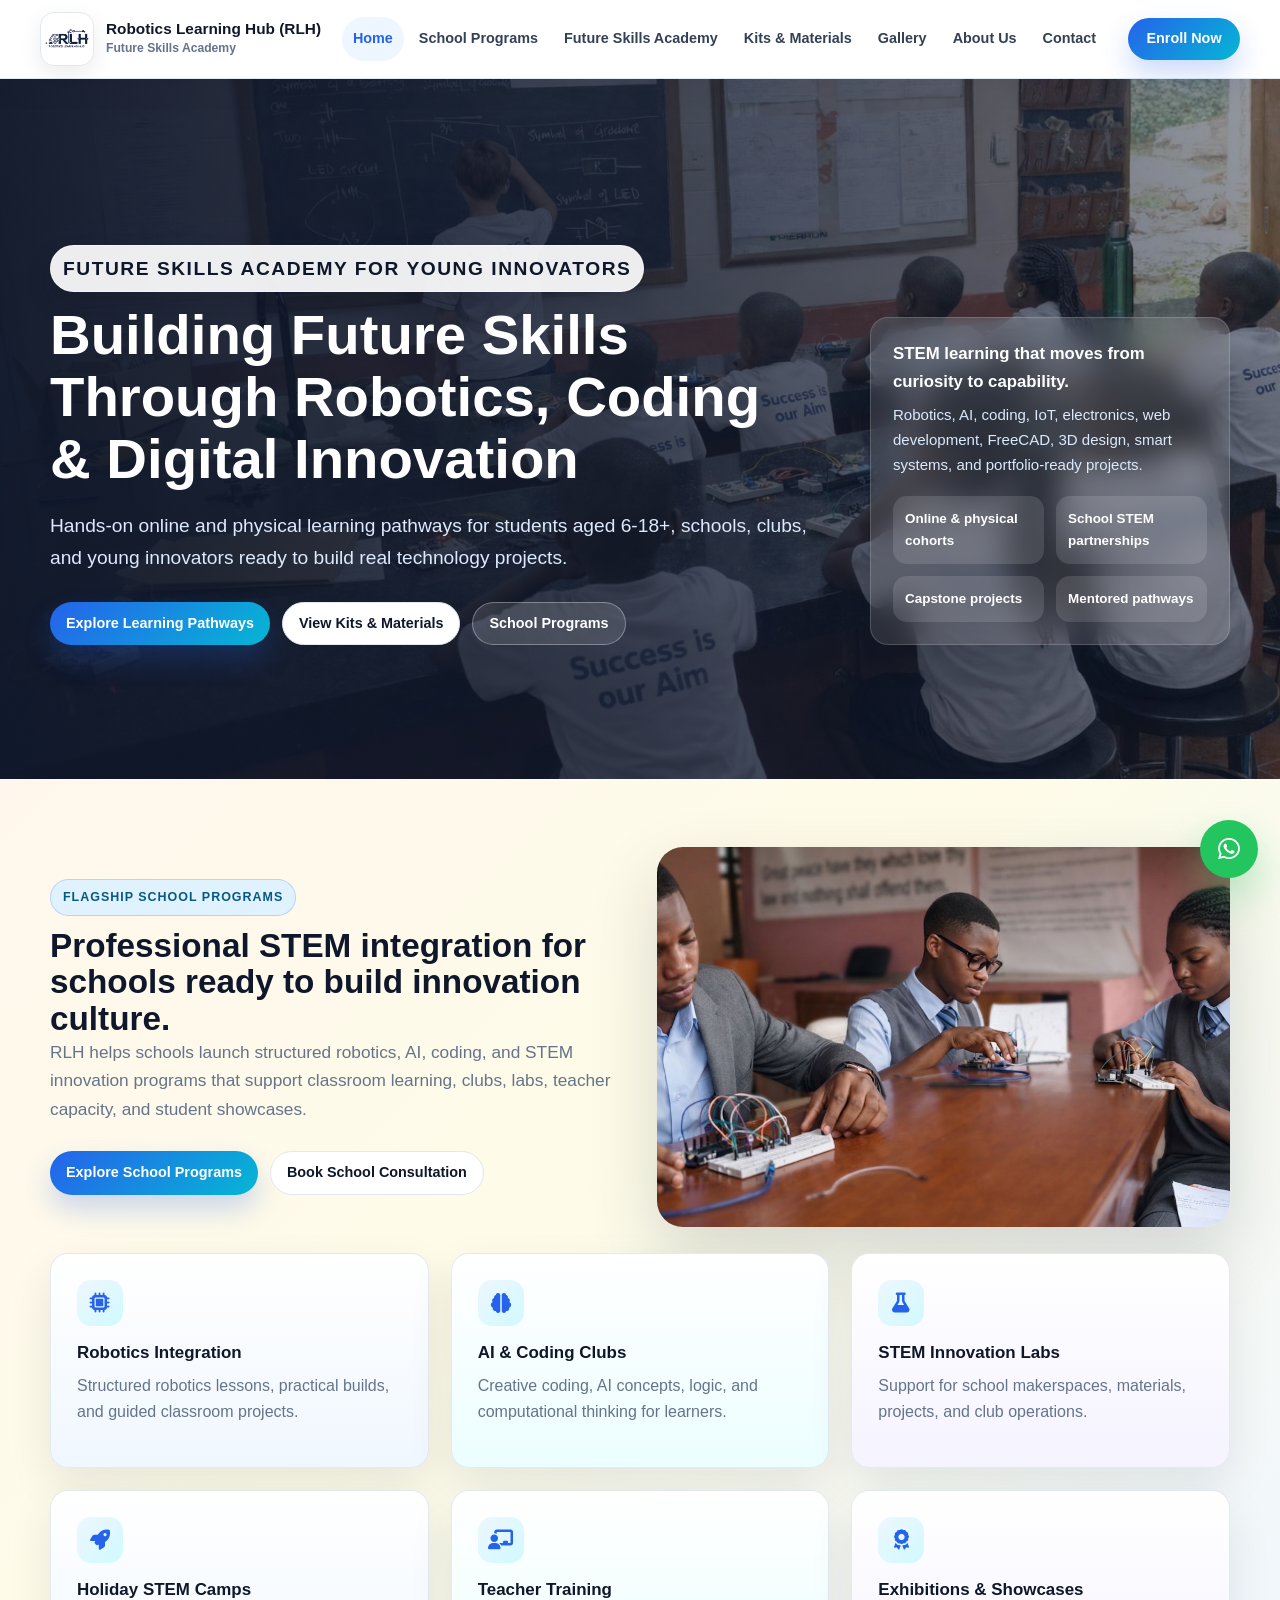
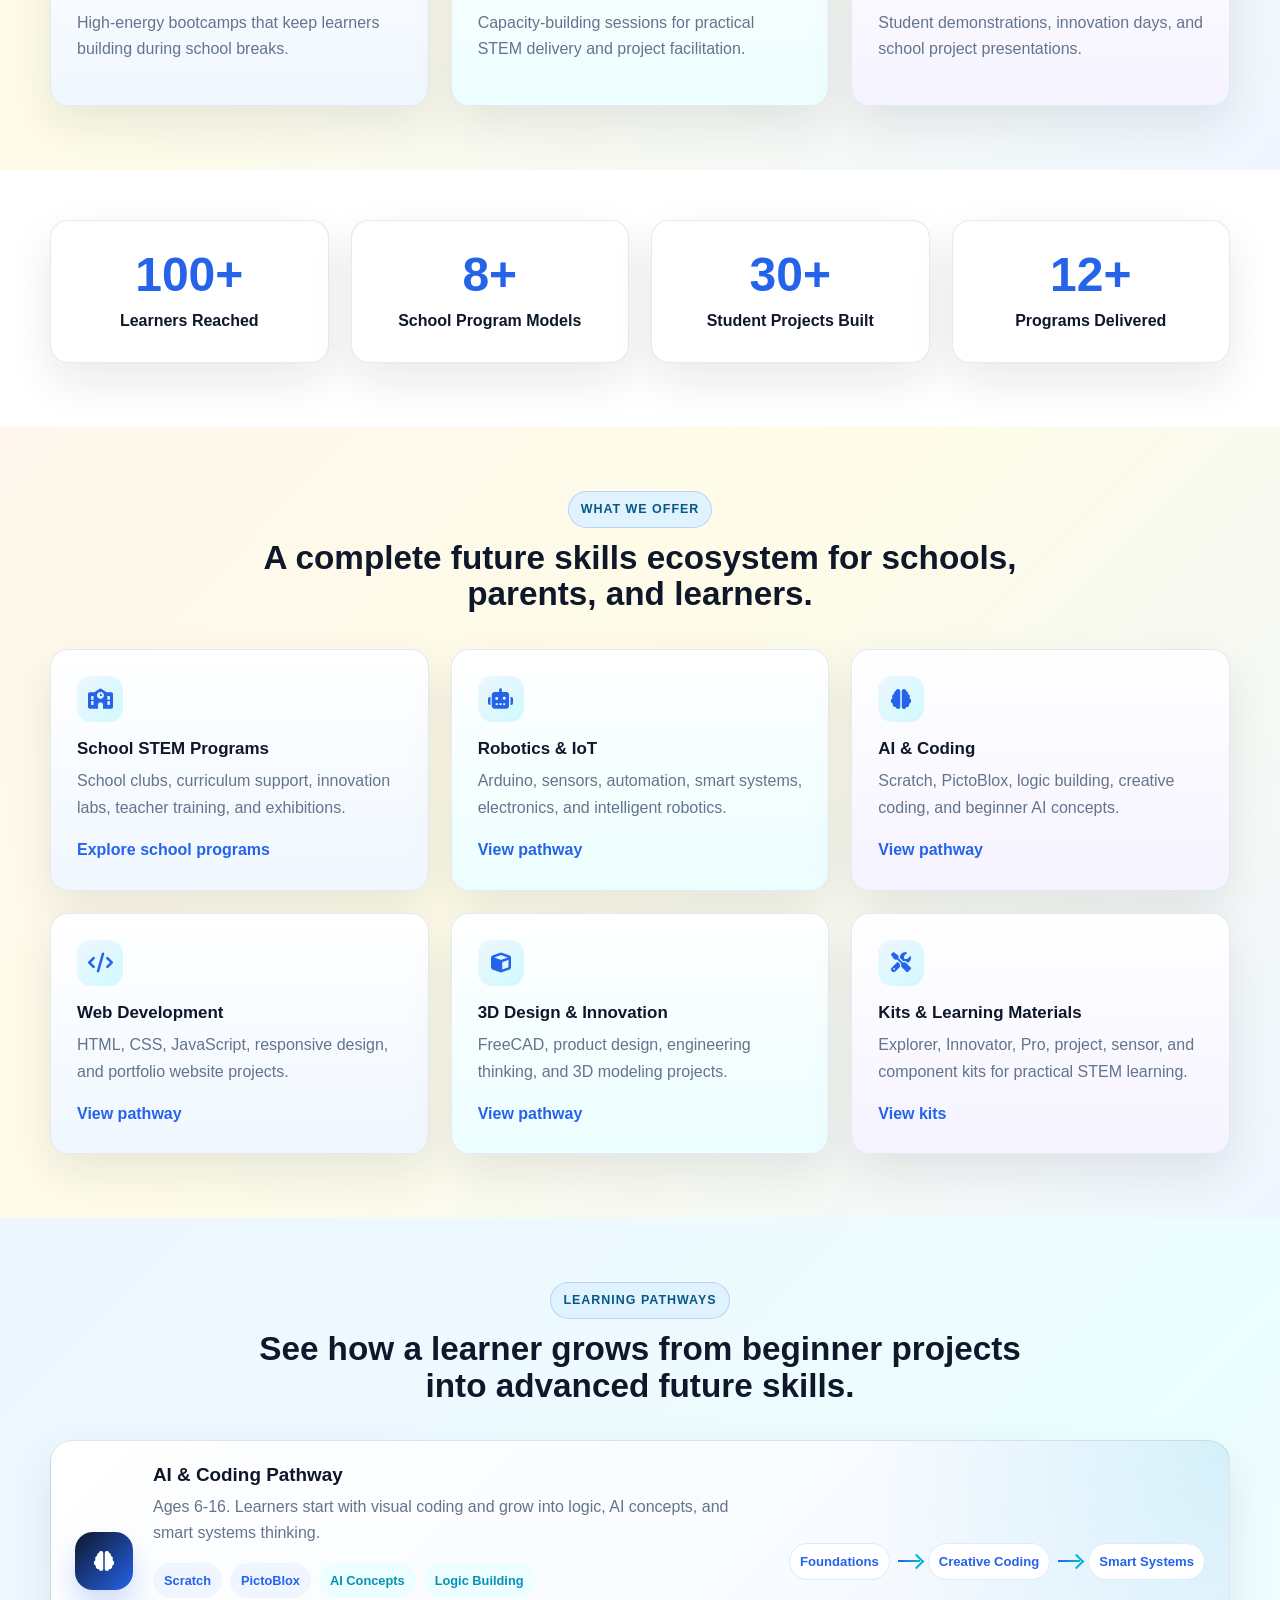
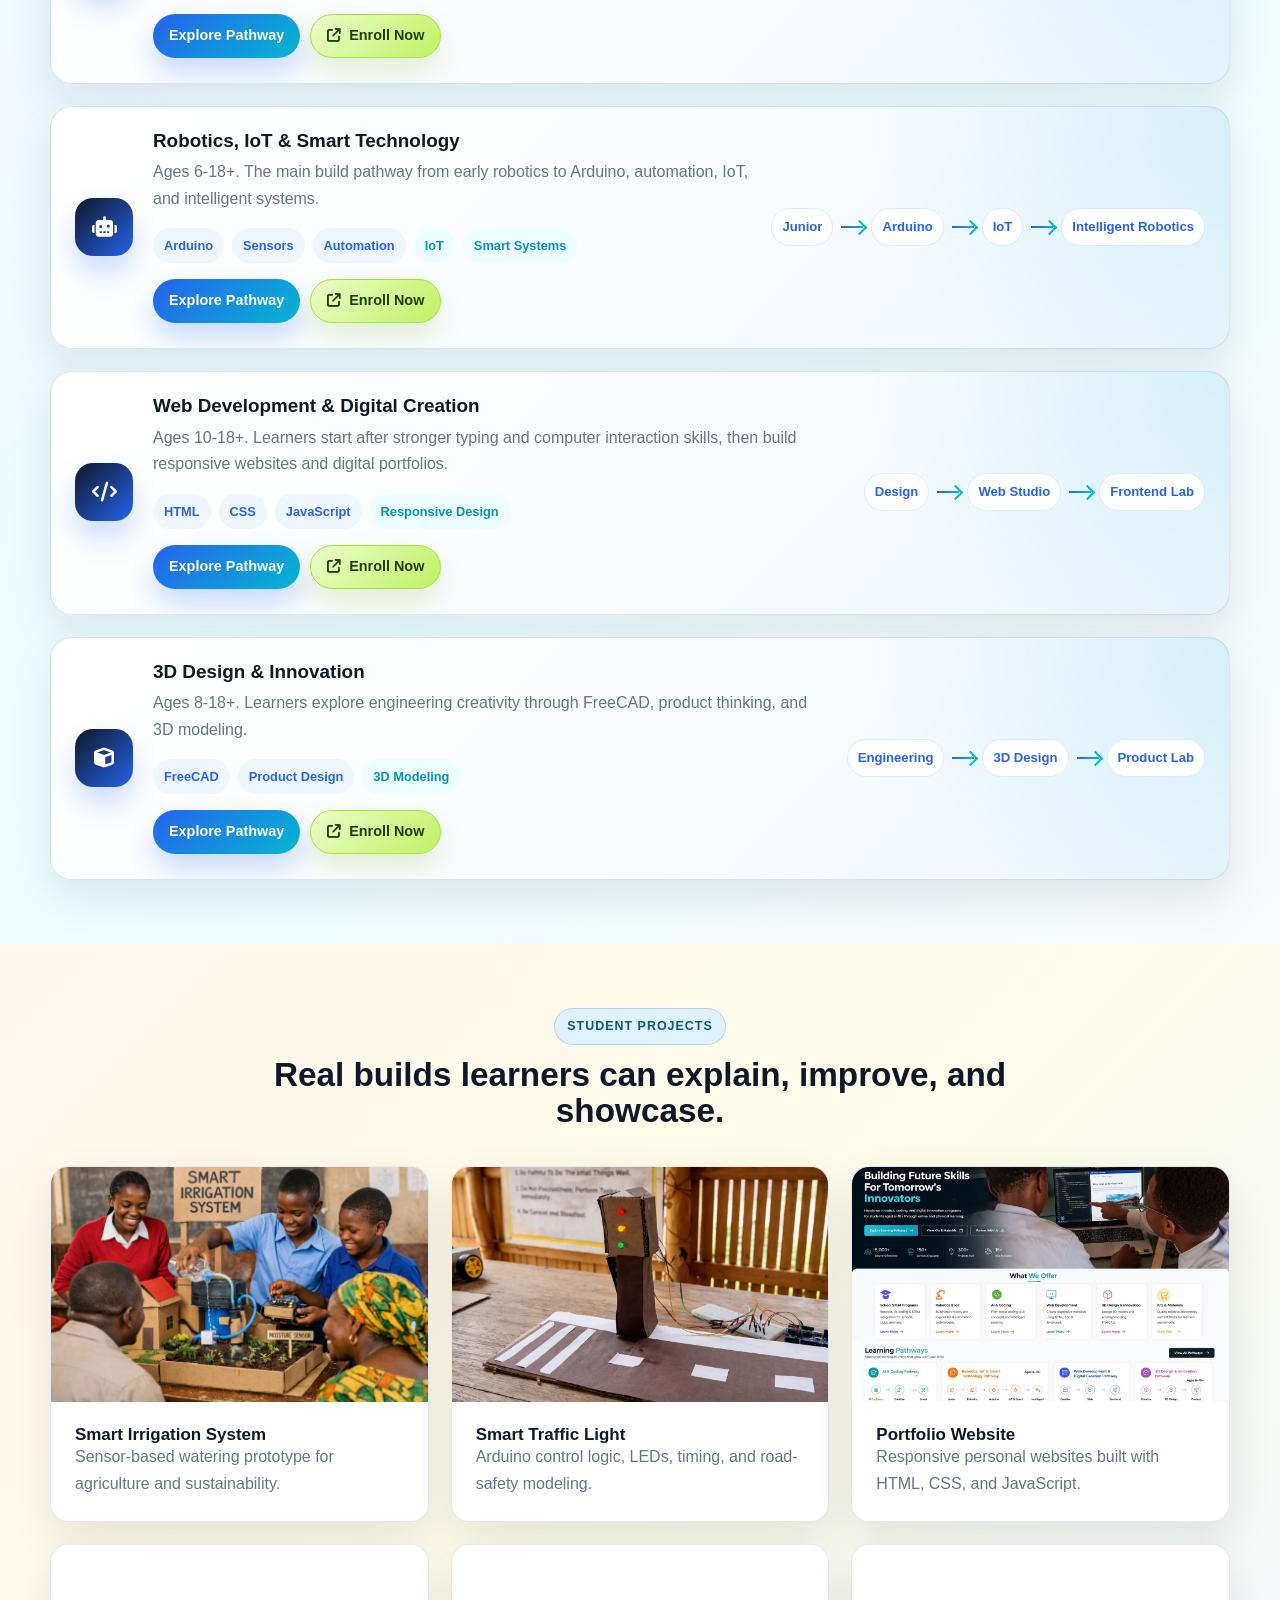
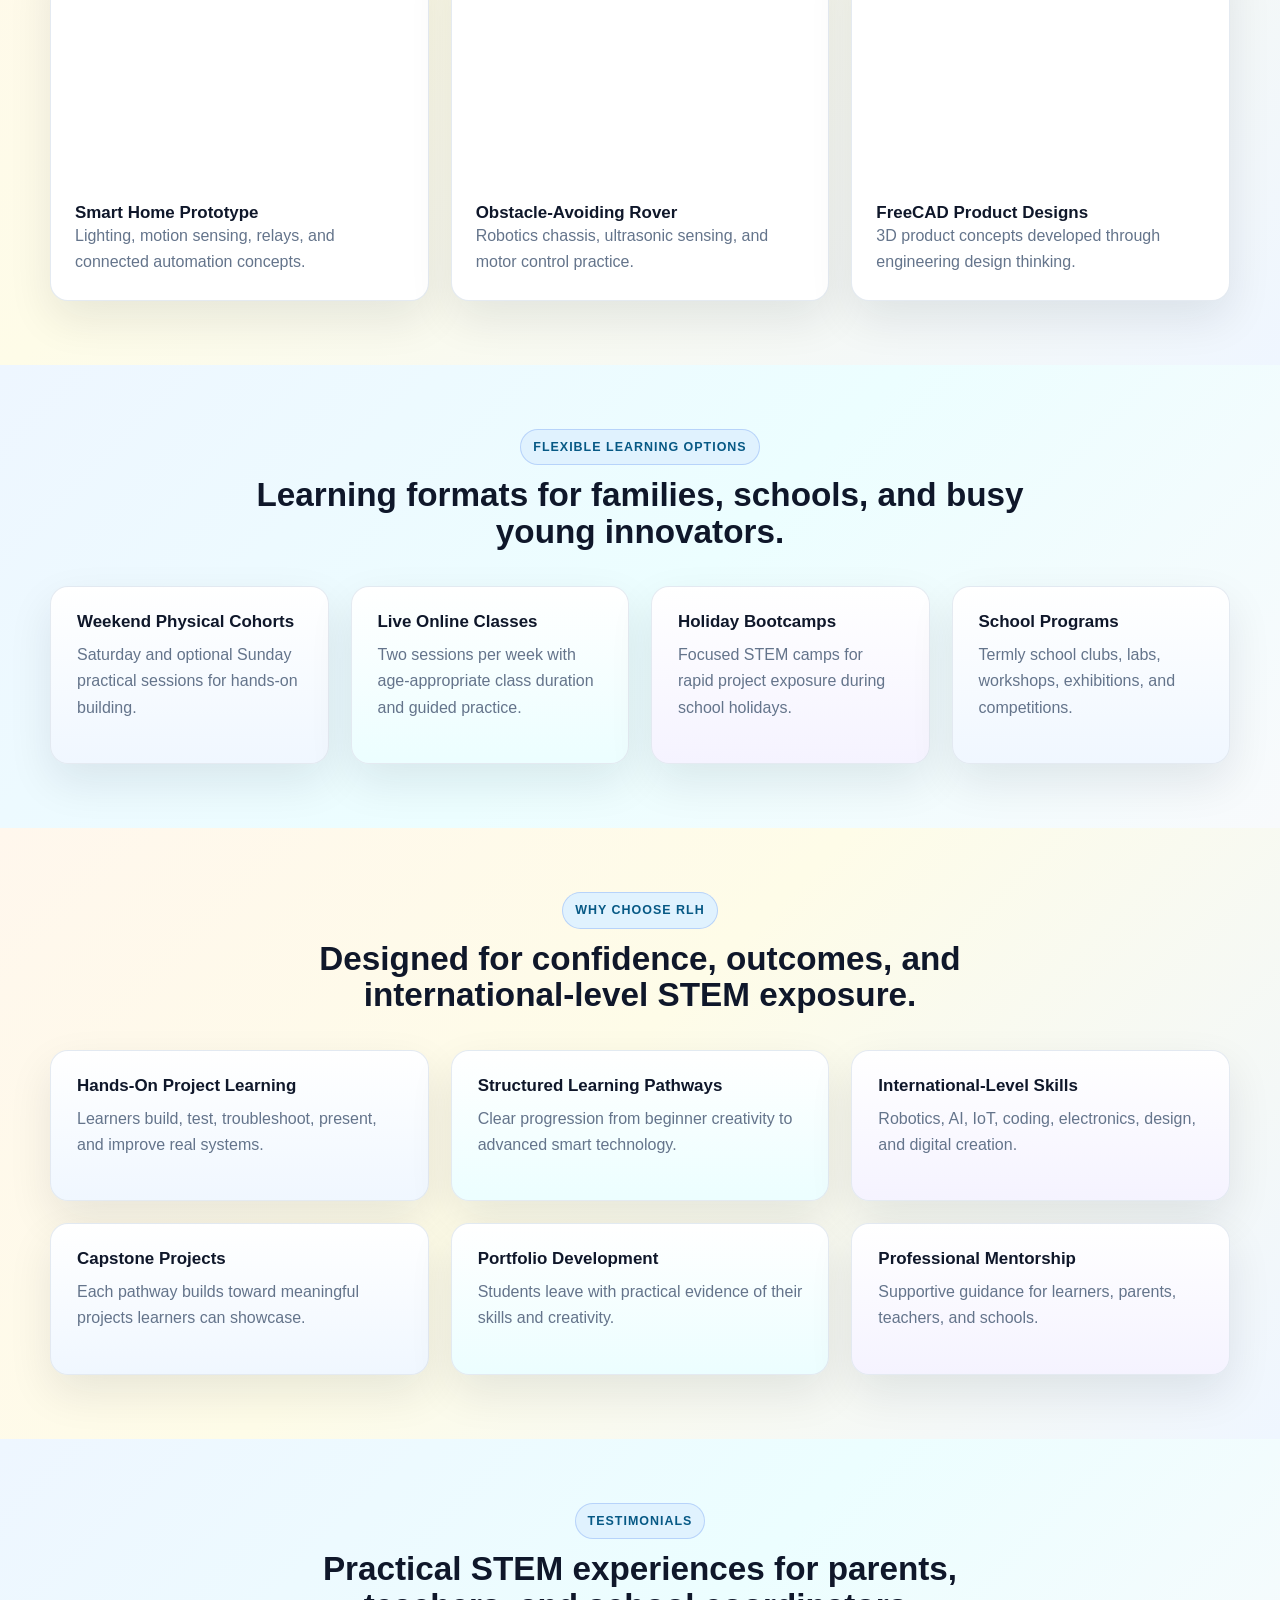
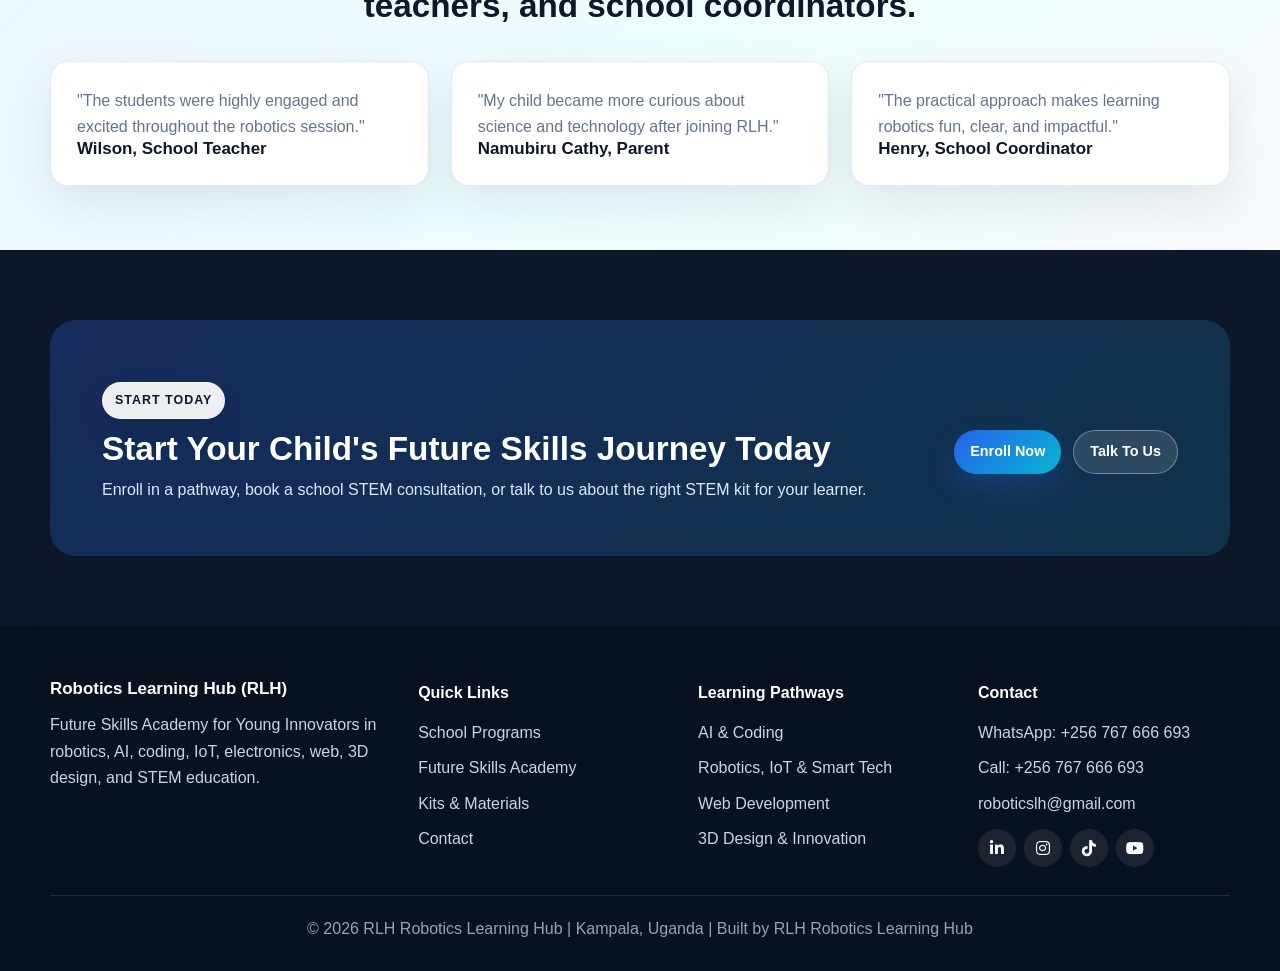
==== commit c6ffa286: "Updated website images and content for better user experience and visual appeal." ====
--- a/index.html
+++ b/index.html
@@ -307,7 +307,7 @@
         </div>
       </div>
     </div>
-    <p class="footer-bottom">&copy; 2026 Robotics Learning Hub (RLH) | Kampala, Uganda | Built by Robotics Learning Hub (RLH)</p>
+    <p class="footer-bottom">&copy; 2026 RLH Robotics Learning Hub | Kampala, Uganda | Built by RLH Robotics Learning Hub</p>
   </footer>
 
   <script src="js/script.js"></script>
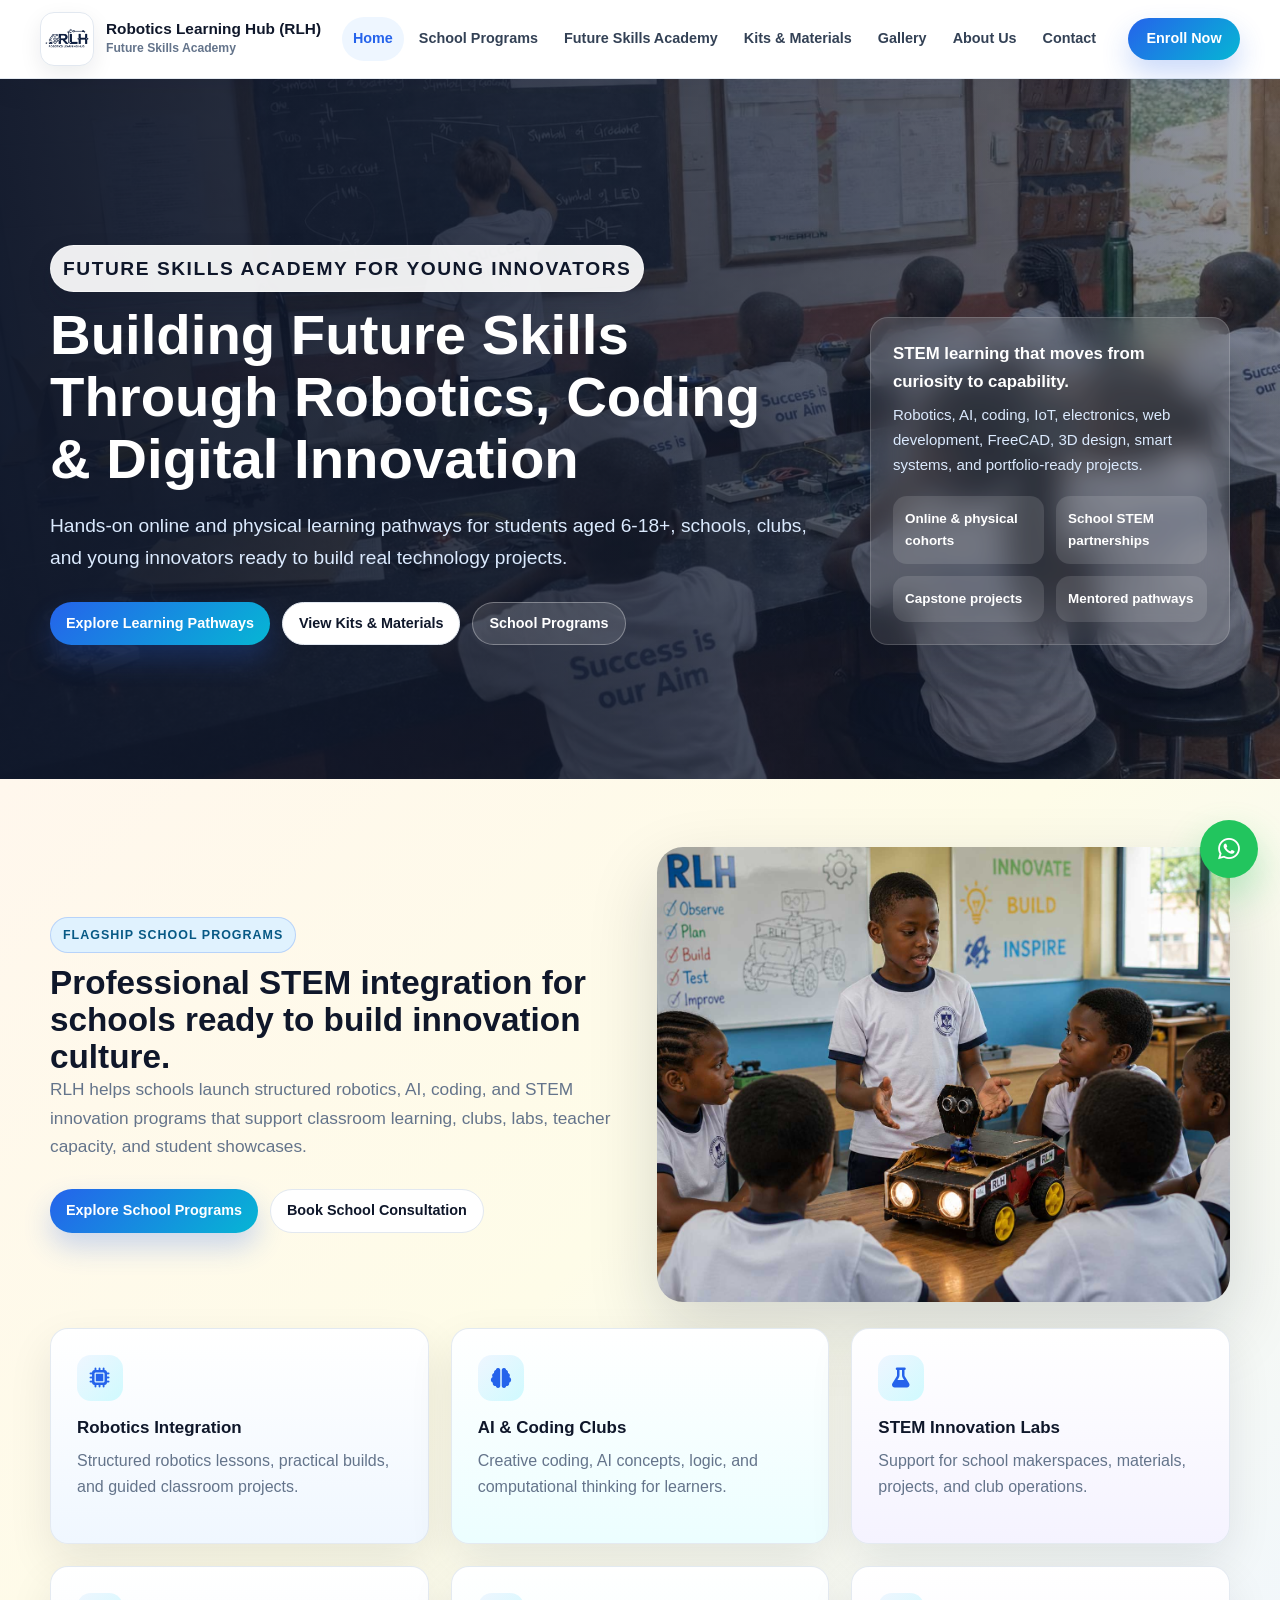
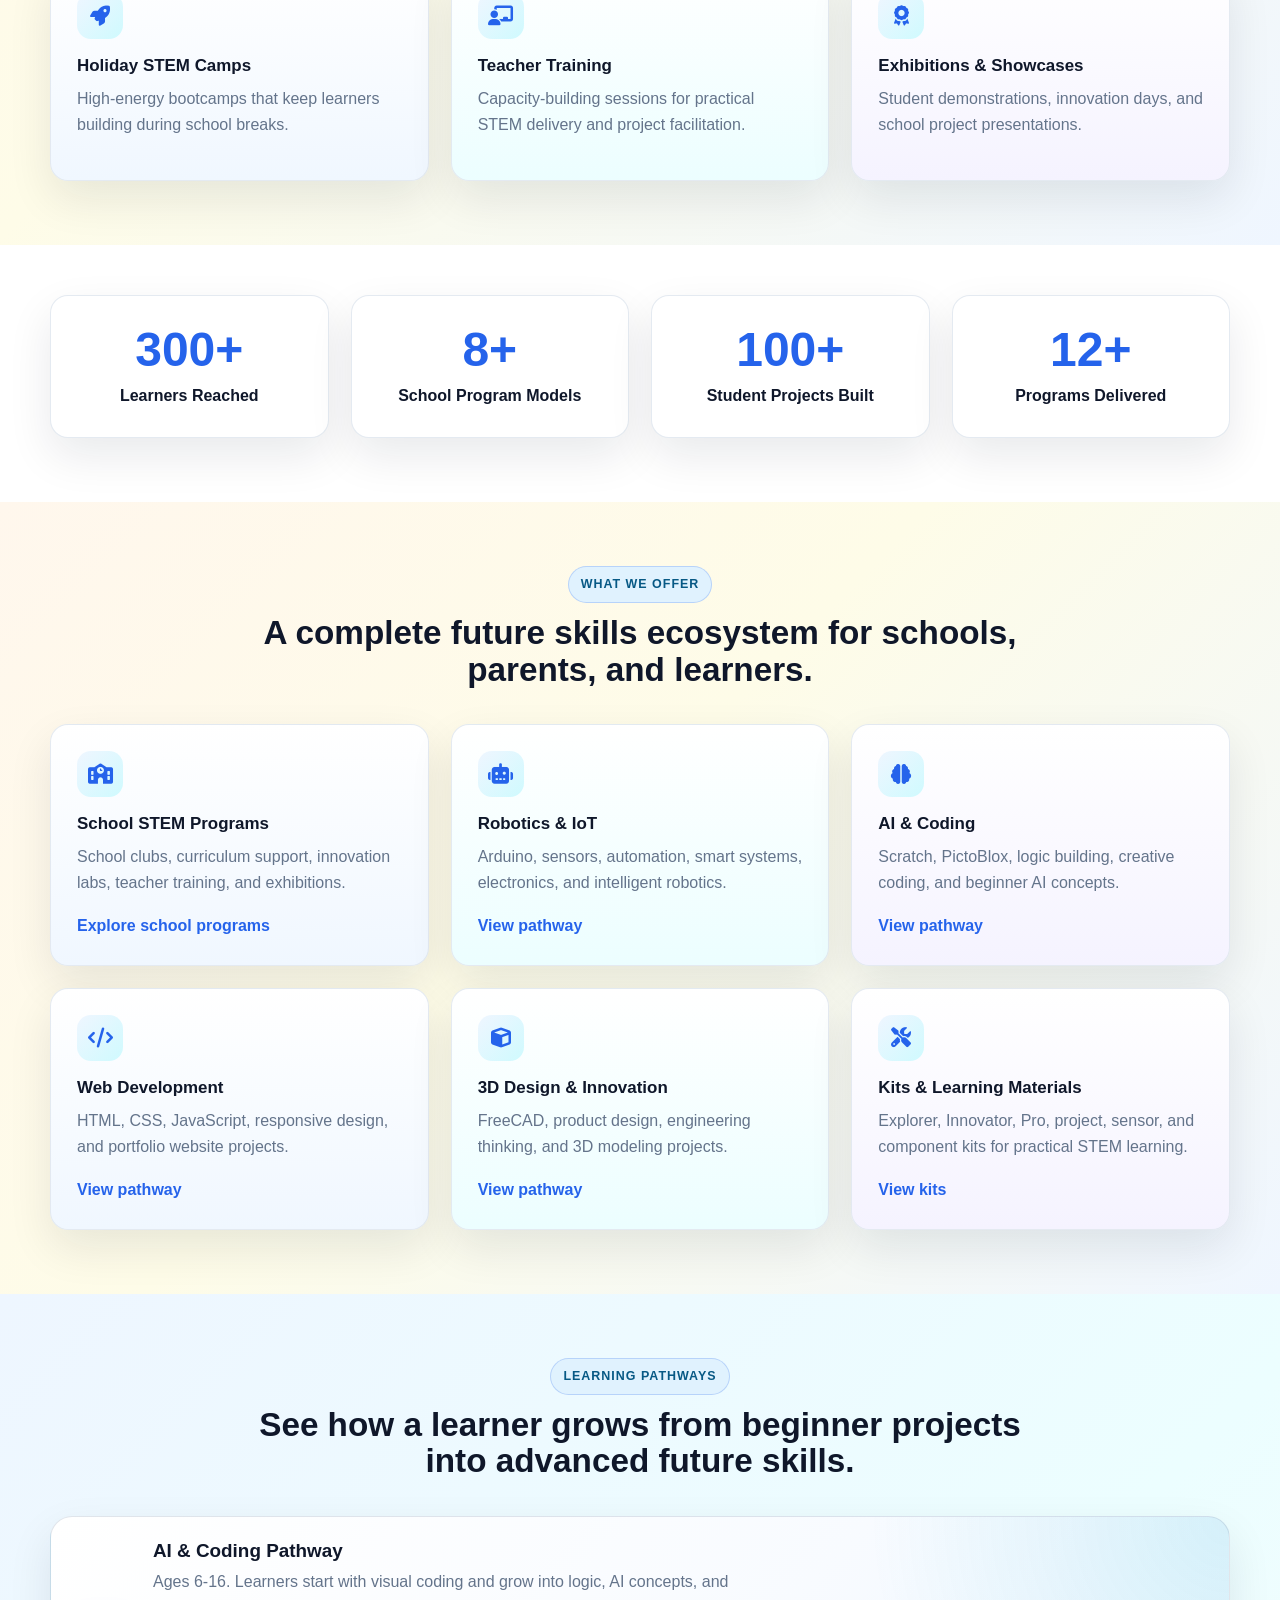
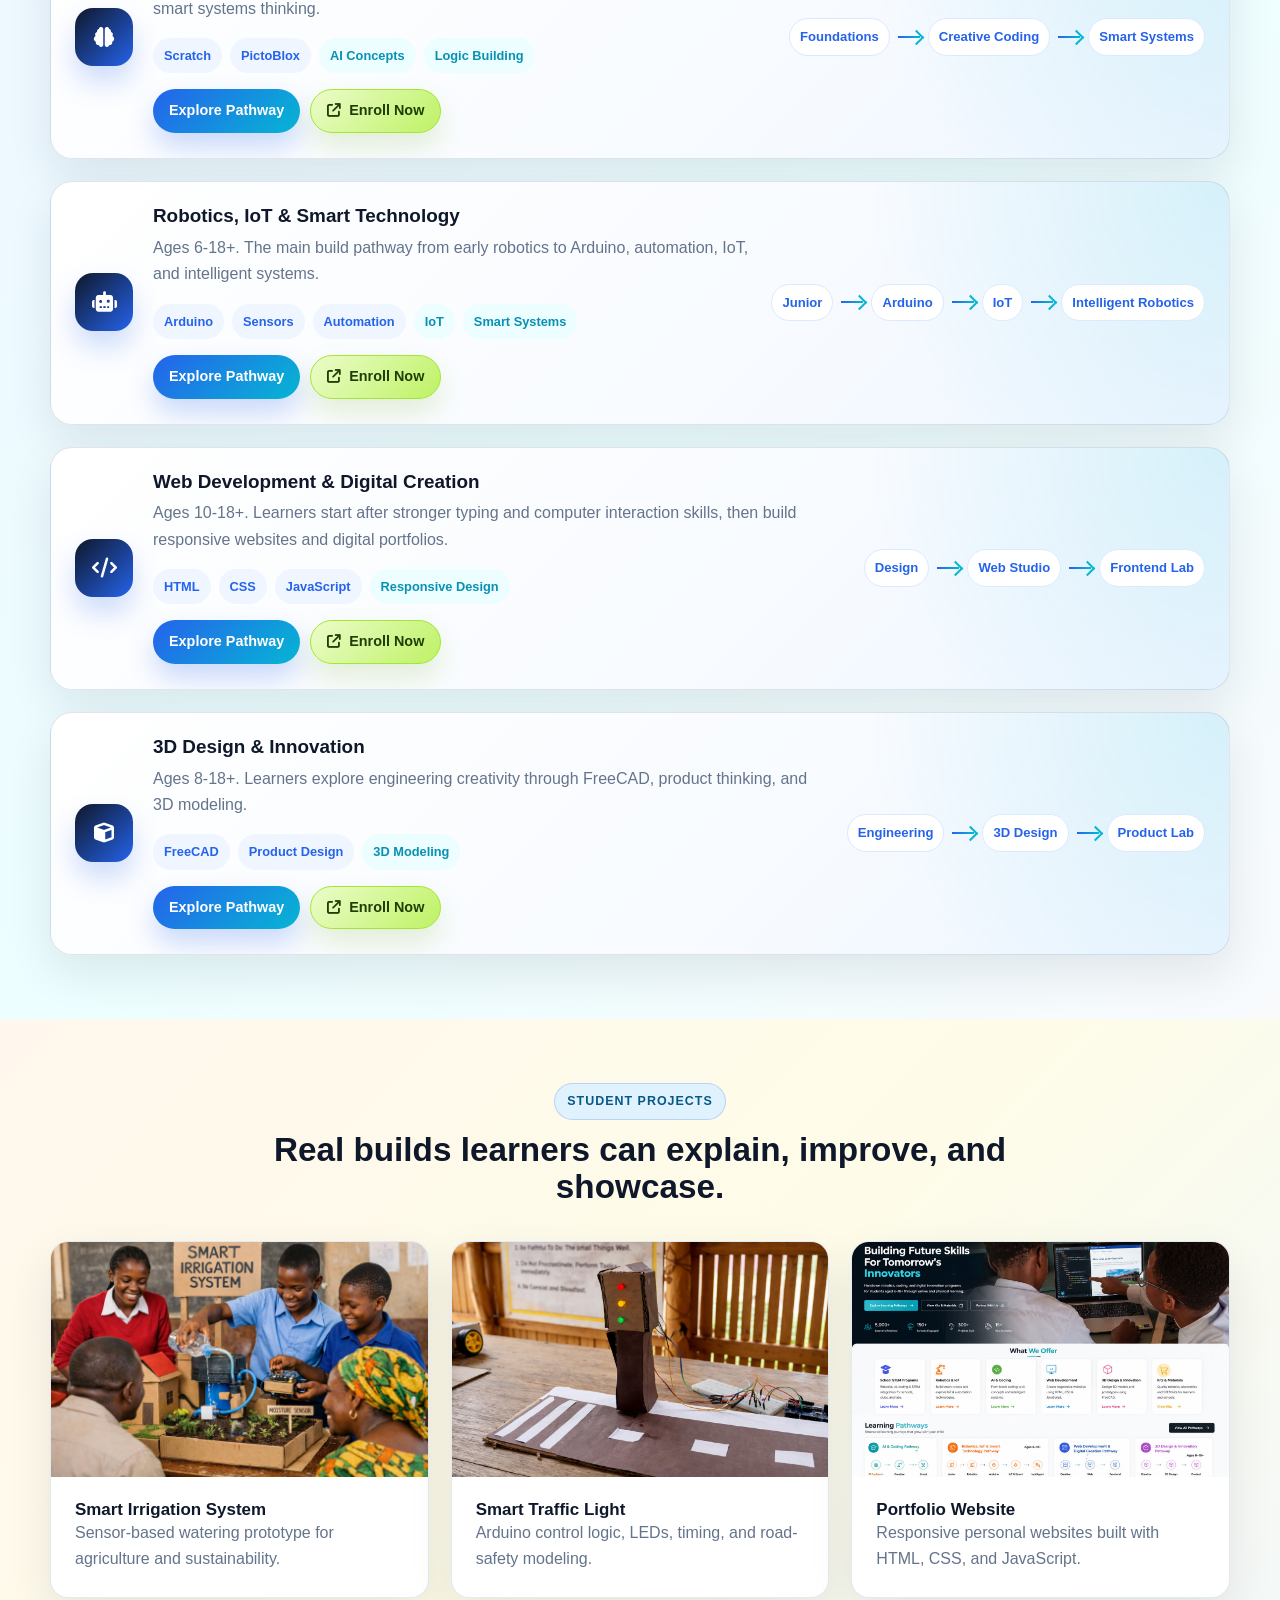
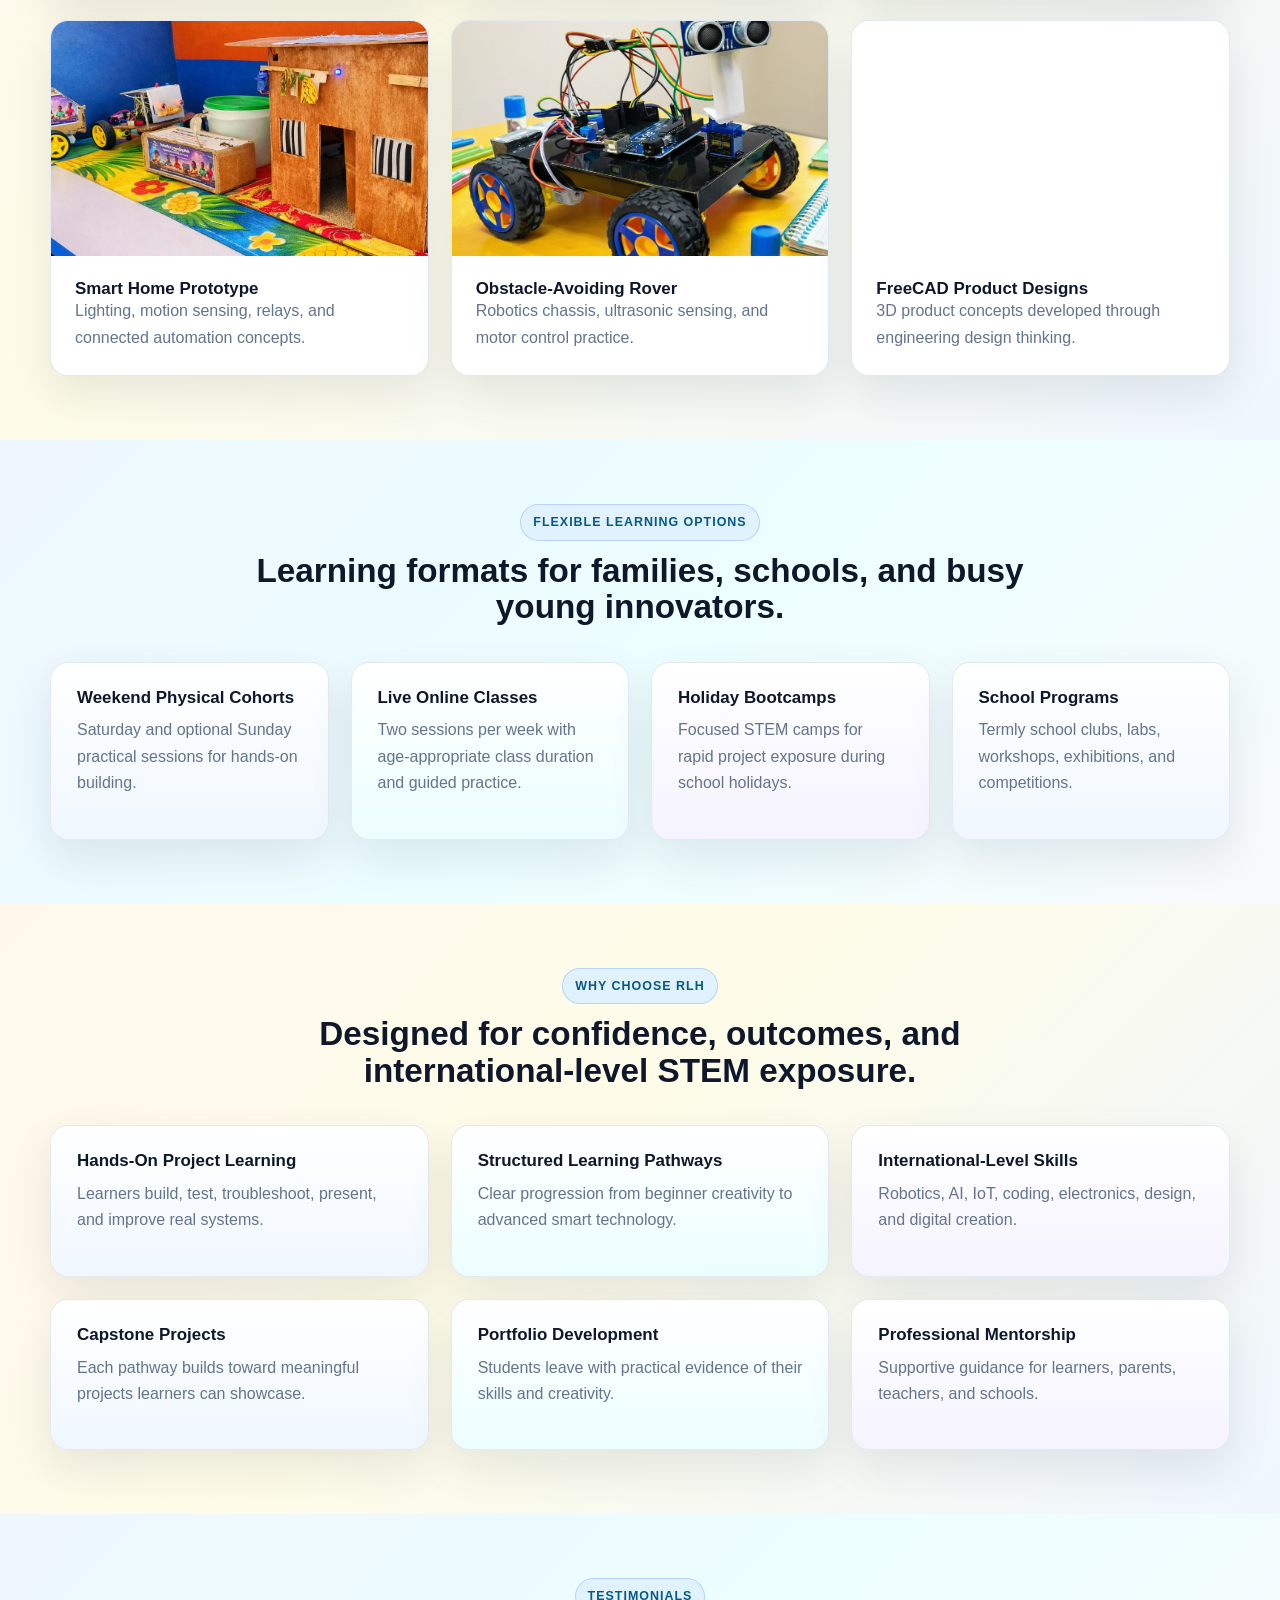
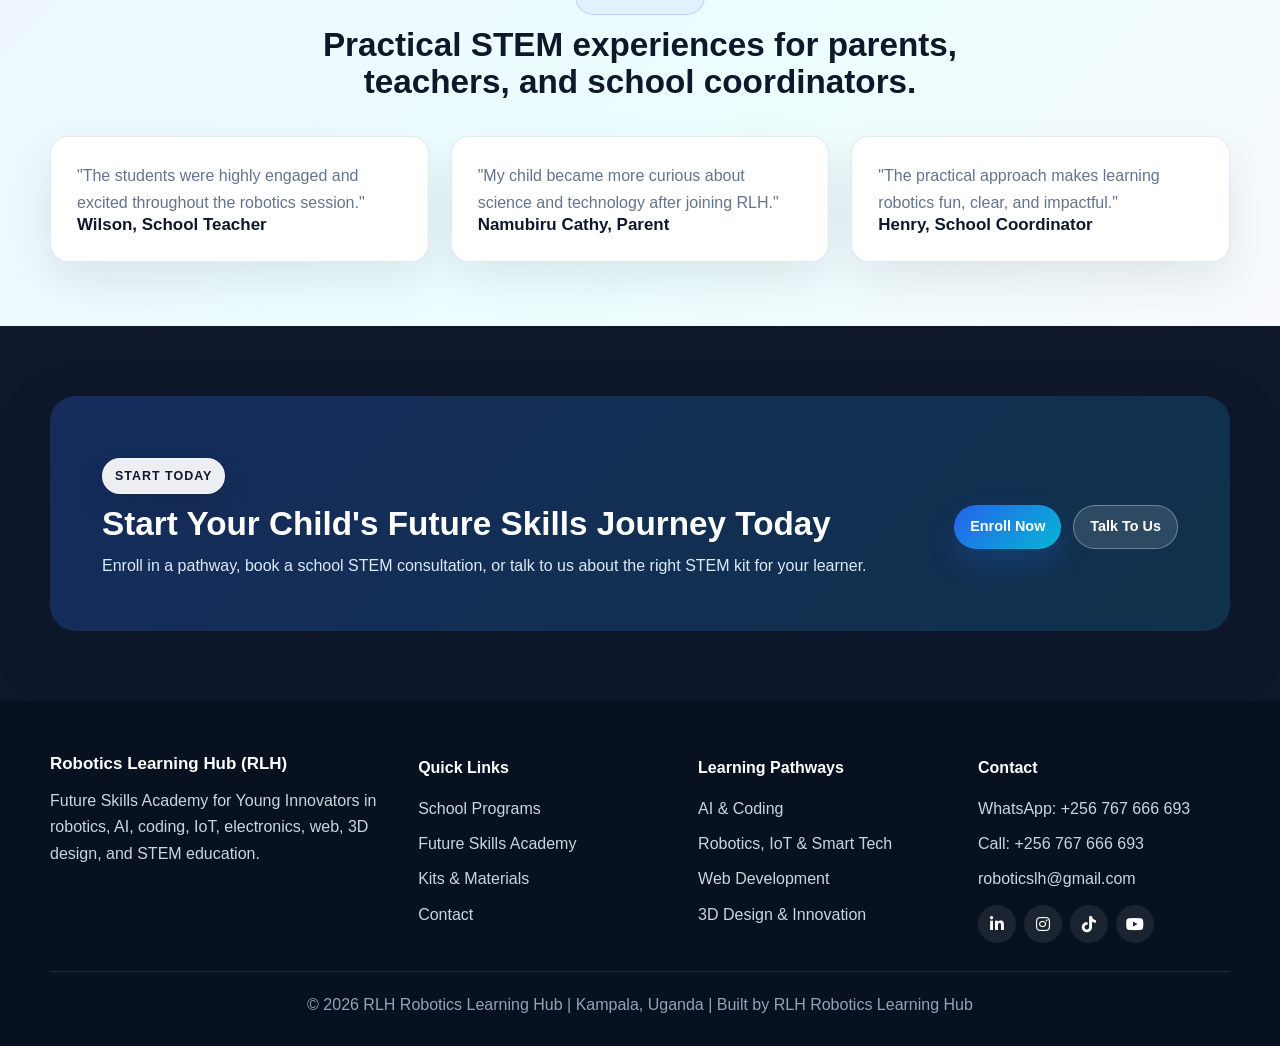
==== commit 1c888403: "new file mode 100644" ====
--- a/index.html
+++ b/index.html
@@ -99,9 +99,9 @@
     <section class="stats-section reveal">
       <div class="container">
         <div class="grid grid-4">
-          <article class="stat-card card"><h3 class="counter" data-target="100">0</h3><p>Learners Reached</p></article>
+          <article class="stat-card card"><h3 class="counter" data-target="300">0</h3><p>Learners Reached</p></article>
           <article class="stat-card card"><h3 class="counter" data-target="8">0</h3><p>School Program Models</p></article>
-          <article class="stat-card card"><h3 class="counter" data-target="30">0</h3><p>Student Projects Built</p></article>
+          <article class="stat-card card"><h3 class="counter" data-target="100">0</h3><p>Student Projects Built</p></article>
           <article class="stat-card card"><h3 class="counter" data-target="12">0</h3><p>Programs Delivered</p></article>
         </div>
       </div>
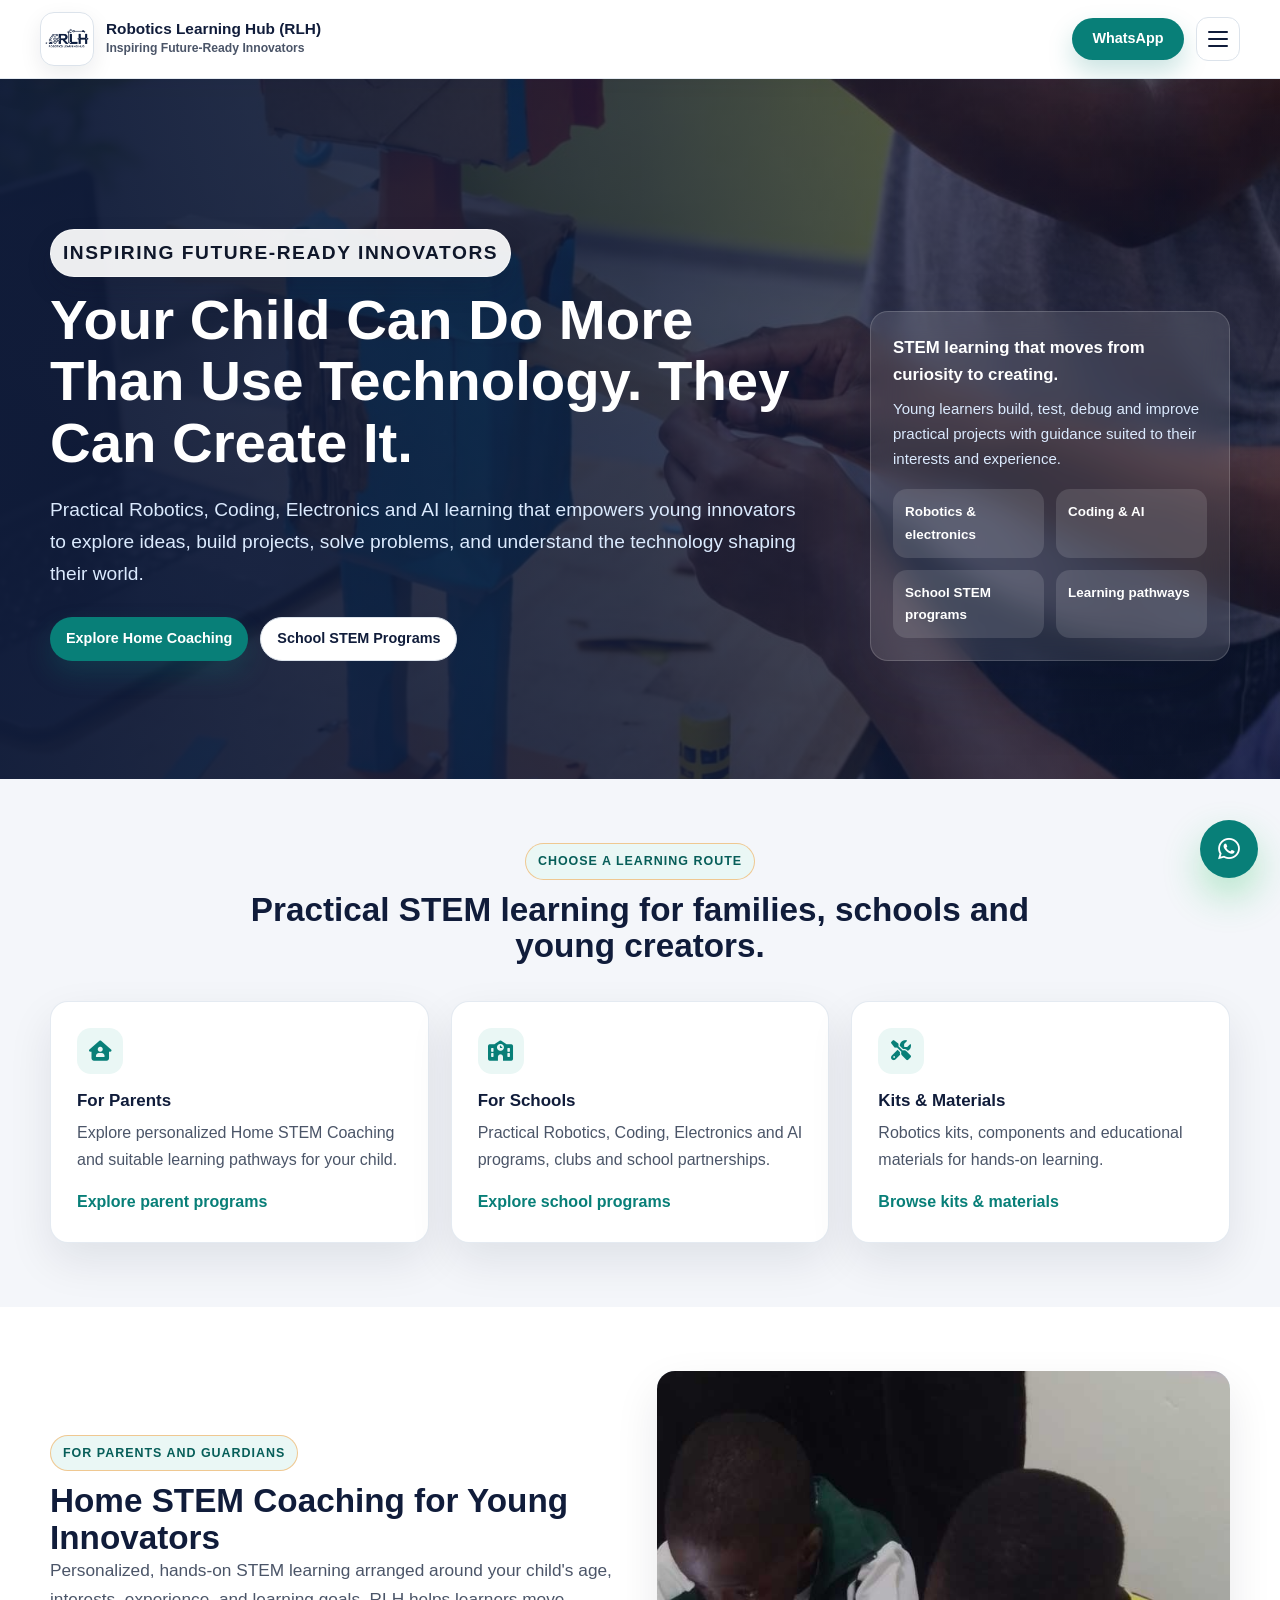
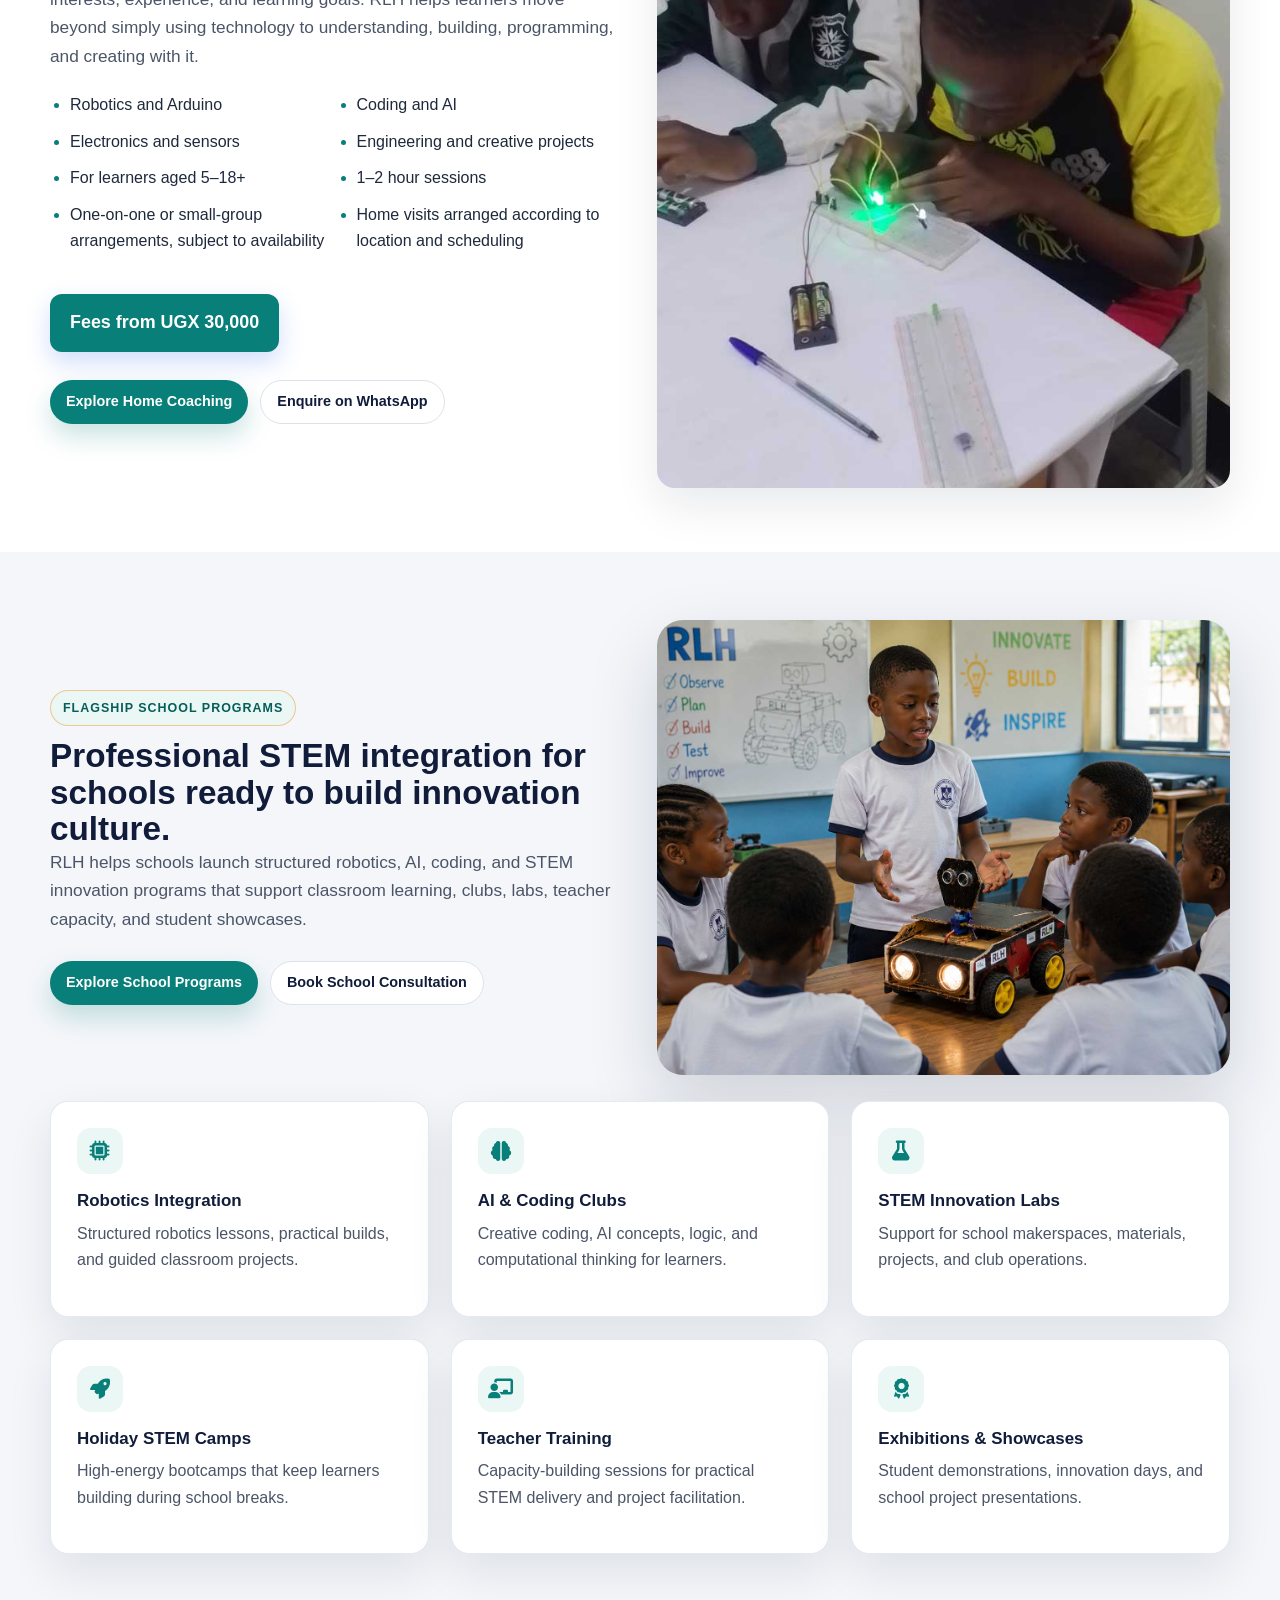
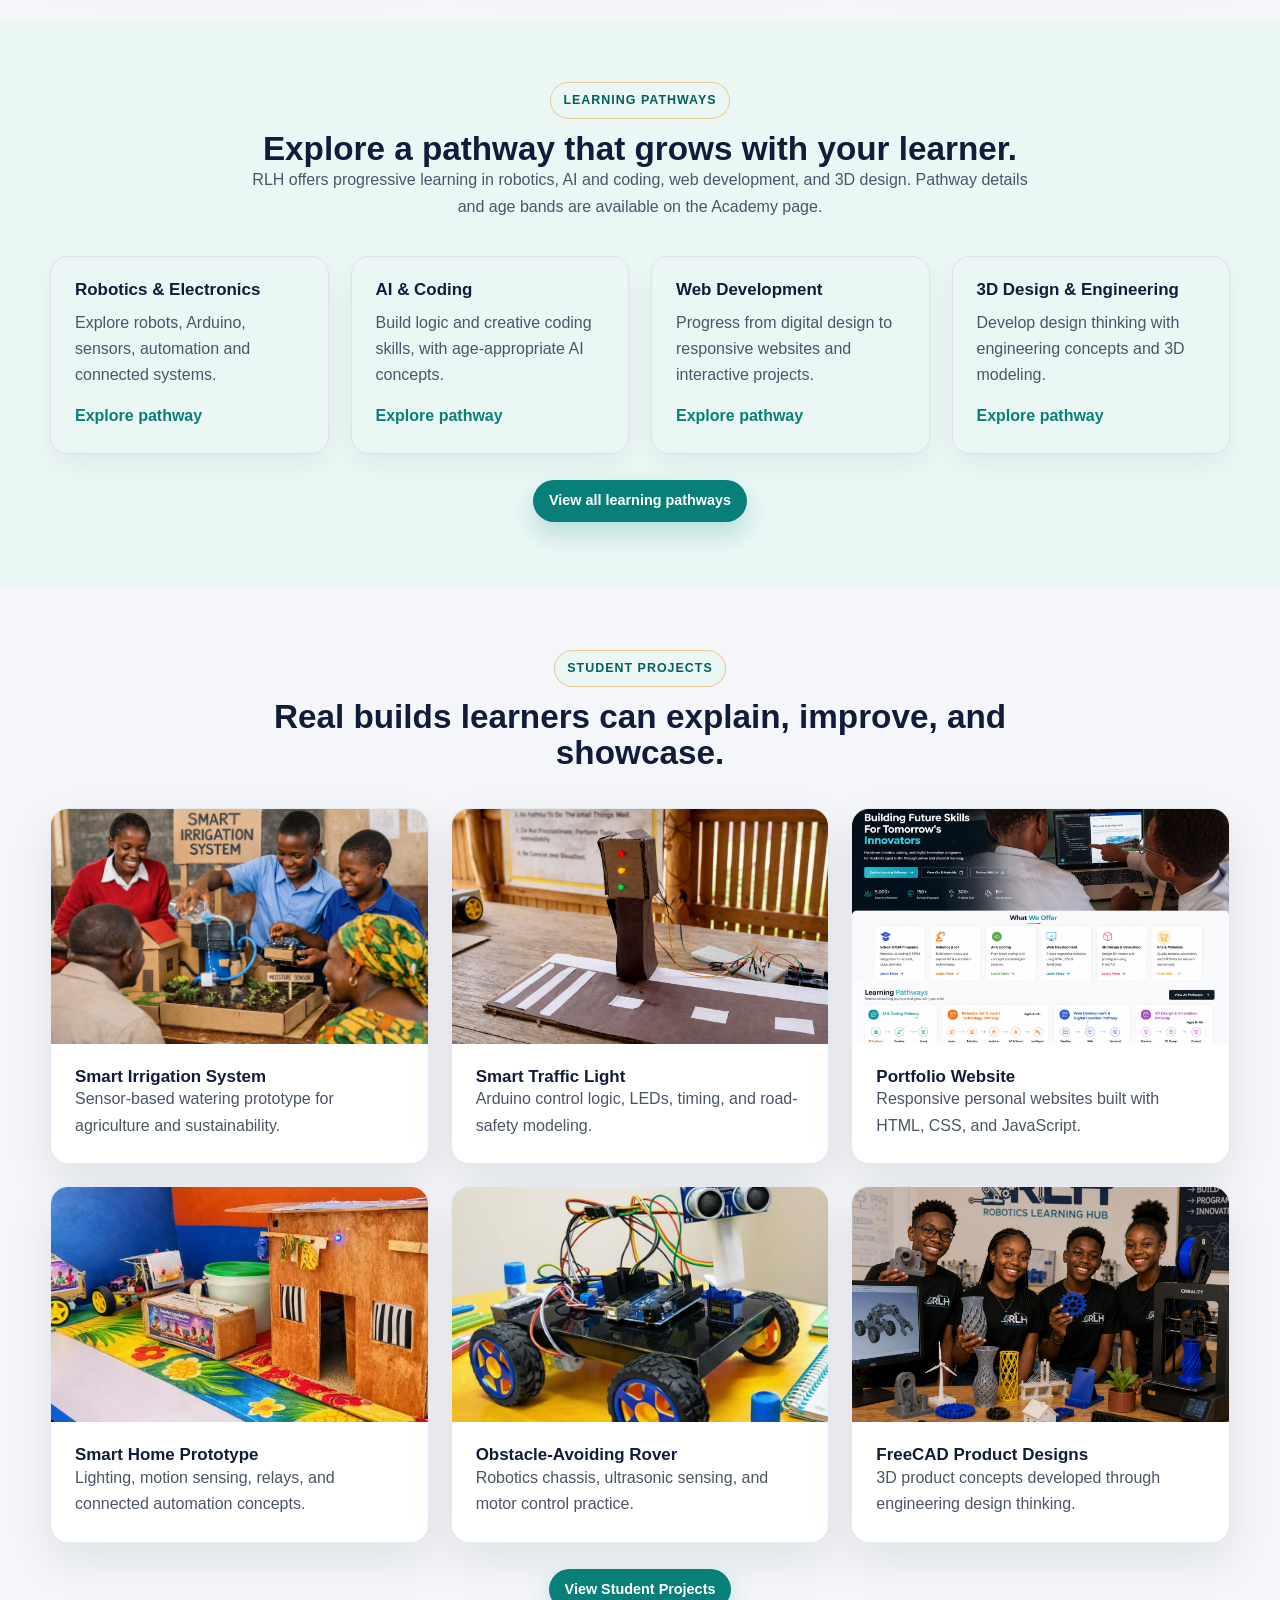
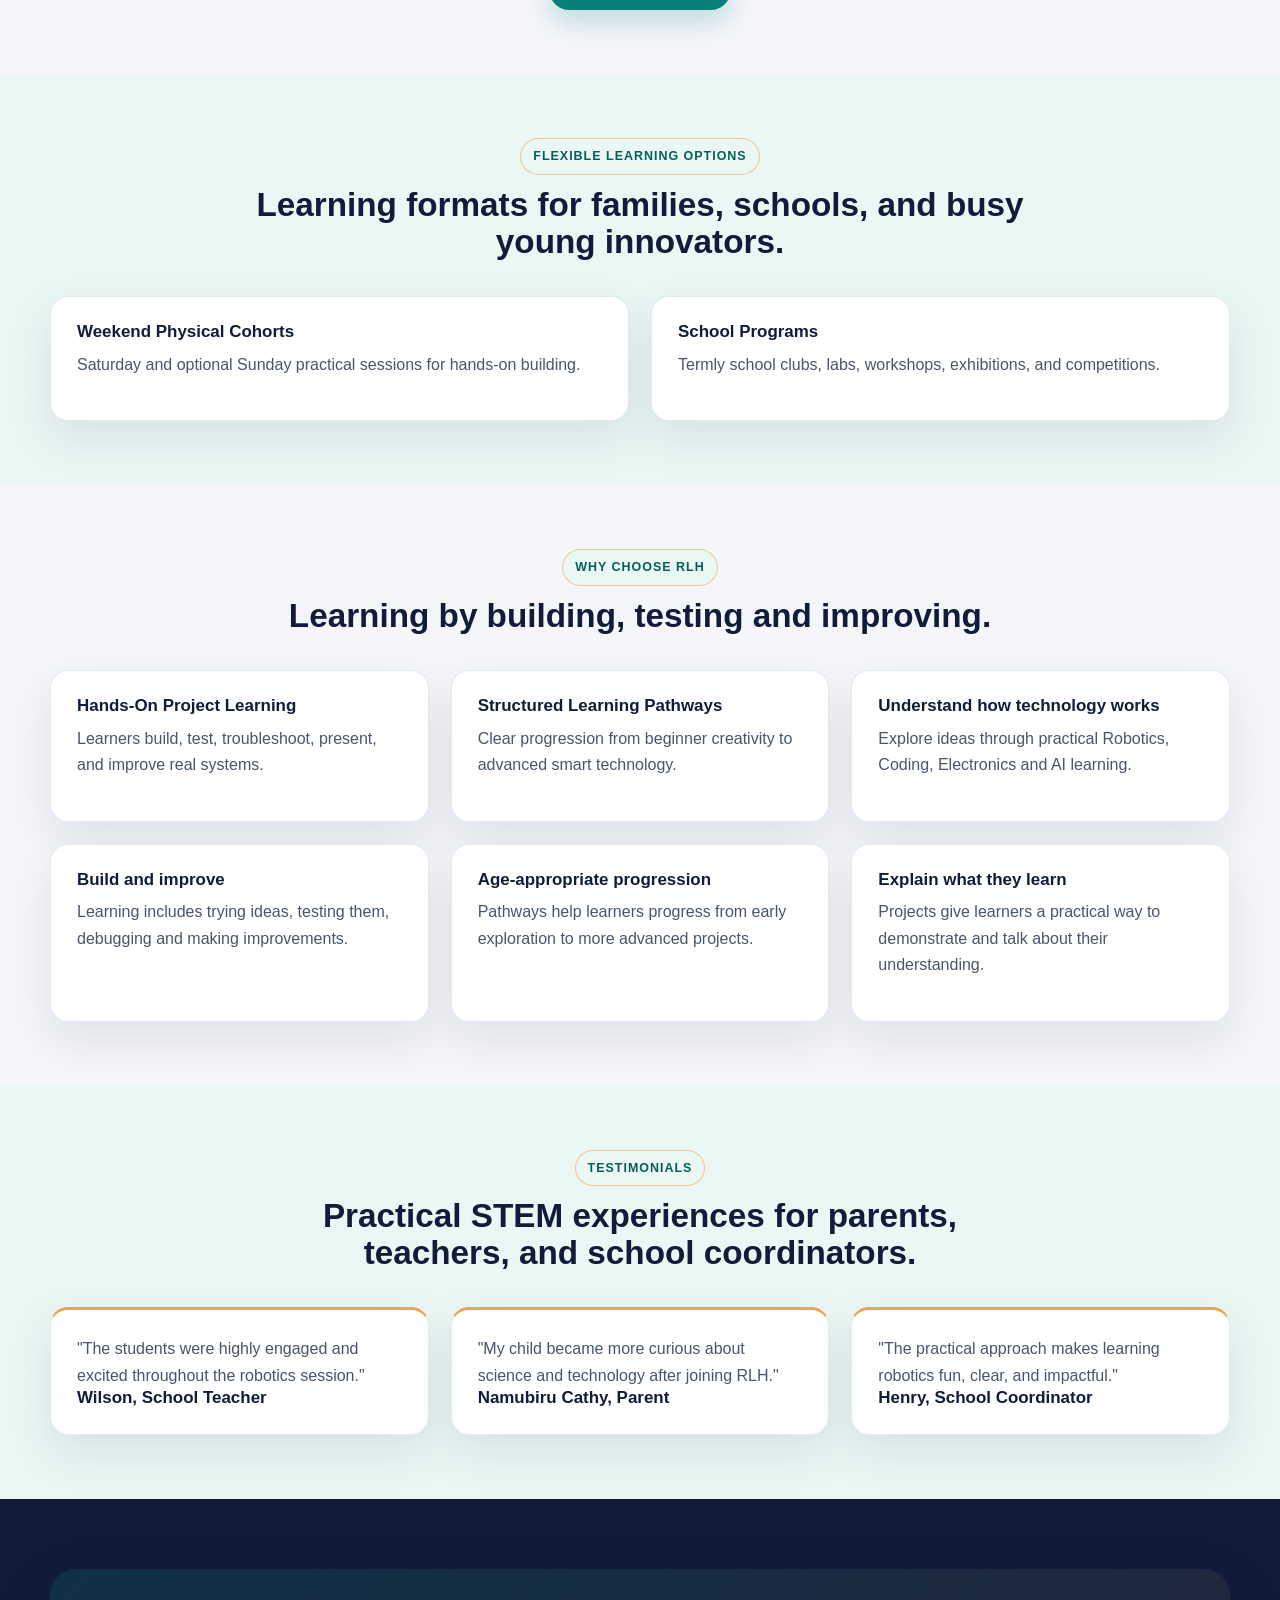
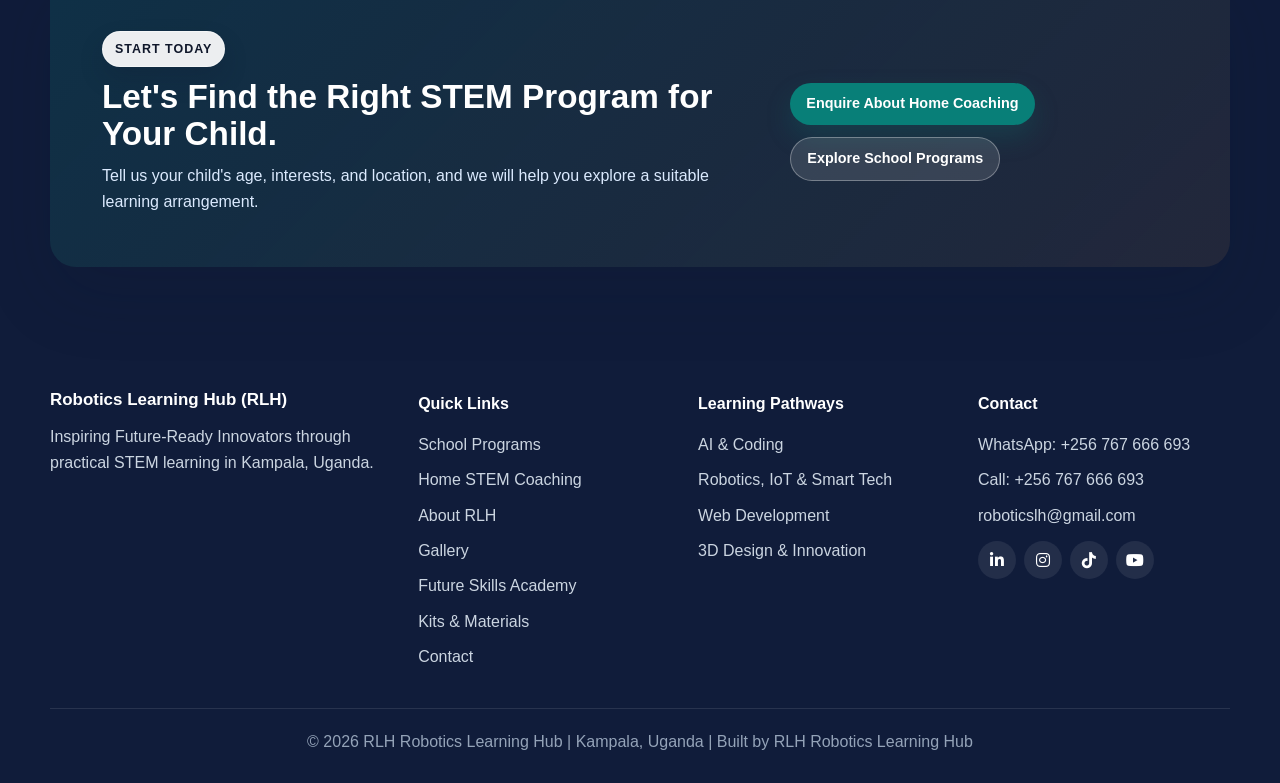
==== commit 7e9024a6: "Updated October 2026" ====
--- a/index.html
+++ b/index.html
@@ -3,8 +3,11 @@
 <head>
   <meta charset="UTF-8" />
   <meta name="viewport" content="width=device-width, initial-scale=1.0" />
-  <meta name="description" content="Robotics Learning Hub (RLH) is a Future Skills Academy for young innovators offering school STEM programs, robotics, AI, coding, IoT, web development, electronics, and STEM kits." />
-  <title>Robotics Learning Hub (RLH) | Future Skills Academy</title>
+  <meta name="description" content="Hands-on robotics, coding, electronics and AI learning for young innovators in Kampala. Explore Home STEM Coaching, school programs, pathways and kits with RLH." />
+  <meta property="og:title" content="Robotics Learning Hub | Inspiring Future-Ready Innovators" />
+  <meta property="og:description" content="Practical STEM learning that helps young people understand, build and create with technology." />
+  <meta property="og:type" content="website" />
+  <title>Robotics Learning Hub (RLH) | Inspiring Future-Ready Innovators</title>
   <link rel="icon" type="image/jpeg" href="images/logo.jpg" />
   <link rel="stylesheet" href="https://cdnjs.cloudflare.com/ajax/libs/font-awesome/6.5.2/css/all.min.css" />
   <link rel="stylesheet" href="css/style.css" />
@@ -16,20 +19,12 @@
         <img src="images/logo.jpg" alt="RLH Logo" class="logo" width="54" height="54" />
         <span class="brand-text">
           <strong>Robotics Learning Hub (RLH)</strong>
-          <span>Future Skills Academy</span>
+          <span>Inspiring Future-Ready Innovators</span>
         </span>
       </a>
-      <nav class="navbar" id="navbar" aria-label="Primary navigation">
-        <a href="index.html" class="active-link">Home</a>
-        <a href="school-programs.html">School Programs</a>
-        <a href="programs.html">Future Skills Academy</a>
-        <a href="kits.html">Kits & Materials</a>
-        <a href="gallery.html">Gallery</a>
-        <a href="about.html">About Us</a>
-        <a href="contact.html">Contact</a>
-      </nav>
+      <nav class="navbar" id="navbar" aria-label="Primary navigation"><a href="index.html" class="active-link" aria-current="page">Home</a><a href="about.html">About Us</a><a href="home-coaching.html">For Parents</a><a href="school-programs.html">For Schools</a><a href="programs.html#learning-pathways">Learning Pathways</a><a href="student-projects.html">Student Projects</a><a href="kits.html">Kits &amp; Materials</a></nav>
       <div class="nav-actions">
-        <a href="contact.html" class="btn primary-btn nav-enroll-btn">Enroll Now</a>
+        <a href="https://wa.me/256767666693" class="btn primary-btn nav-enroll-btn" target="_blank" rel="noopener noreferrer">WhatsApp</a>
         <button class="menu-toggle" id="menu-toggle" type="button" aria-label="Open menu" aria-expanded="false">
           <span></span><span></span><span></span>
         </button>
@@ -38,35 +33,50 @@
   </header>
 
   <main>
+    <!-- Current hero uses an existing RLH photo. If replacing it, use images/home-hero.jpg (recommended 1920 × 1100 px, landscape) showing a learner building a project with a coach. -->
     <section class="hero">
       <div class="hero-slider" aria-hidden="true">
-        <div class="slide active" style="background-image: url('images/hero1.jpg');"></div>
+        <div class="slide active" style="background-image: url('images/Students-building.jpg');"></div>
         <div class="slide" style="background-image: url('images/home.jpg');"></div>
-        <div class="slide" style="background-image: url('images/RLH-online.jpg');"></div>
+        <div class="slide" style="background-image: url('images/Circuit2.jpg');"></div>
       </div>
       <div class="hero-overlay"></div>
       <div class="hero-content">
         <div class="hero-copy">
-          <p class="eyebrow">Future Skills Academy for Young Innovators</p>
-          <h1>Building Future Skills Through Robotics, Coding & Digital Innovation</h1>
-          <p>Hands-on online and physical learning pathways for students aged 6-18+, schools, clubs, and young innovators ready to build real technology projects.</p>
+          <p class="eyebrow">Inspiring Future-Ready Innovators</p>
+          <h1>Your Child Can Do More Than Use Technology. They Can Create It.</h1>
+          <p>Practical Robotics, Coding, Electronics and AI learning that empowers young innovators to explore ideas, build projects, solve problems, and understand the technology shaping their world.</p>
           <div class="hero-buttons">
-            <a href="programs.html#learning-pathways" class="btn primary-btn">Explore Learning Pathways</a>
-            <a href="kits.html" class="btn secondary-btn">View Kits & Materials</a>
-            <a href="school-programs.html" class="btn ghost-btn">School Programs</a>
+            <a href="home-coaching.html" class="btn primary-btn">Explore Home Coaching</a>
+            <a href="school-programs.html" class="btn secondary-btn">School STEM Programs</a>
           </div>
         </div>
         <aside class="hero-panel">
-          <strong>STEM learning that moves from curiosity to capability.</strong>
-          <p>Robotics, AI, coding, IoT, electronics, web development, FreeCAD, 3D design, smart systems, and portfolio-ready projects.</p>
+          <strong>STEM learning that moves from curiosity to creating.</strong>
+          <p>Young learners build, test, debug and improve practical projects with guidance suited to their interests and experience.</p>
           <div class="mini-metrics">
-            <span>Online & physical cohorts</span>
-            <span>School STEM partnerships</span>
-            <span>Capstone projects</span>
-            <span>Mentored pathways</span>
+            <span>Robotics & electronics</span><span>Coding & AI</span><span>School STEM programs</span><span>Learning pathways</span>
           </div>
         </aside>
       </div>
+    </section>
+
+    <section class="learning-routes reveal">
+      <div class="container"><div class="section-heading"><p class="eyebrow">Choose a learning route</p><h2>Practical STEM learning for families, schools and young creators.</h2></div>
+        <div class="grid grid-3">
+          <article class="highlight-card"><span class="icon"><i class="fa-solid fa-house-user" aria-hidden="true"></i></span><h3>For Parents</h3><p>Explore personalized Home STEM Coaching and suitable learning pathways for your child.</p><a href="home-coaching.html" class="text-link">Explore parent programs</a></article>
+          <article class="highlight-card"><span class="icon"><i class="fa-solid fa-school" aria-hidden="true"></i></span><h3>For Schools</h3><p>Practical Robotics, Coding, Electronics and AI programs, clubs and school partnerships.</p><a href="school-programs.html" class="text-link">Explore school programs</a></article>
+          <article class="highlight-card"><span class="icon"><i class="fa-solid fa-screwdriver-wrench" aria-hidden="true"></i></span><h3>Kits & Materials</h3><p>Robotics kits, components and educational materials for hands-on learning.</p><a href="kits.html" class="text-link">Browse kits & materials</a></article>
+        </div>
+      </div>
+    </section>
+
+    <section class="home-coaching-feature reveal">
+      <div class="container split"><div><p class="eyebrow">For parents and guardians</p><h2>Home STEM Coaching for Young Innovators</h2><p class="lead">Personalized, hands-on STEM learning arranged around your child's age, interests, experience, and learning goals. RLH helps learners move beyond simply using technology to understanding, building, programming, and creating with it.</p>
+        <ul class="feature-list"><li>Robotics and Arduino</li><li>Coding and AI</li><li>Electronics and sensors</li><li>Engineering and creative projects</li><li>For learners aged 5–18+</li><li>1–2 hour sessions</li><li>One-on-one or small-group arrangements, subject to availability</li><li>Home visits arranged according to location and scheduling</li></ul>
+        <p class="fee-highlight"><strong>Fees from UGX 30,000</strong></p>
+        <div class="button-row"><a href="home-coaching.html" class="btn primary-btn">Explore Home Coaching</a><a href="https://wa.me/256767666693?text=Hello%20Robotics%20Learning%20Hub%2C%20I%20am%20interested%20in%20Home%20STEM%20Coaching%20for%20my%20child.%20My%20child%27s%20age%20is%3A%20____.%20Our%20location%20is%3A%20____.%20Preferred%20arrangement%3A%20____.%20Learning%20interests%3A%20____.%20Please%20share%20available%20options%2C%20fees%2C%20and%20scheduling%20details." class="btn secondary-btn" target="_blank" rel="noopener noreferrer">Enquire on WhatsApp</a></div>
+      </div><div class="coaching-visual"><!-- Current local RLH photo; replace with images/home-coaching-session.jpg (recommended 1200 × 900 px, 4:3) when a coaching-at-home photo is available. --><img src="images/coaching.jpg" alt="Young learners exploring a practical STEM project" loading="lazy" decoding="async" /></div></div>
     </section>
 
     <section class="school-showcase reveal">
@@ -96,101 +106,16 @@
       </div>
     </section>
 
-    <section class="stats-section reveal">
-      <div class="container">
+    <section class="soft-band reveal" id="learning-pathways">
+      <div class="container">
+        <div class="section-heading"><p class="eyebrow">Learning Pathways</p><h2>Explore a pathway that grows with your learner.</h2><p>RLH offers progressive learning in robotics, AI and coding, web development, and 3D design. Pathway details and age bands are available on the Academy page.</p></div>
         <div class="grid grid-4">
-          <article class="stat-card card"><h3 class="counter" data-target="300">0</h3><p>Learners Reached</p></article>
-          <article class="stat-card card"><h3 class="counter" data-target="8">0</h3><p>School Program Models</p></article>
-          <article class="stat-card card"><h3 class="counter" data-target="100">0</h3><p>Student Projects Built</p></article>
-          <article class="stat-card card"><h3 class="counter" data-target="12">0</h3><p>Programs Delivered</p></article>
-        </div>
-      </div>
-    </section>
-
-    <section class="reveal">
-      <div class="container">
-        <div class="section-heading">
-          <p class="eyebrow">What We Offer</p>
-          <h2>A complete future skills ecosystem for schools, parents, and learners.</h2>
-        </div>
-        <div class="grid grid-3">
-          <article class="highlight-card"><span class="icon"><i class="fa-solid fa-school" aria-hidden="true"></i></span><h3>School STEM Programs</h3><p>School clubs, curriculum support, innovation labs, teacher training, and exhibitions.</p><a href="school-programs.html" class="text-link">Explore school programs</a></article>
-          <article class="highlight-card"><span class="icon"><i class="fa-solid fa-robot" aria-hidden="true"></i></span><h3>Robotics & IoT</h3><p>Arduino, sensors, automation, smart systems, electronics, and intelligent robotics.</p><a href="programs.html#learning-pathways" class="text-link">View pathway</a></article>
-          <article class="highlight-card"><span class="icon"><i class="fa-solid fa-brain" aria-hidden="true"></i></span><h3>AI & Coding</h3><p>Scratch, PictoBlox, logic building, creative coding, and beginner AI concepts.</p><a href="programs.html#learning-pathways" class="text-link">View pathway</a></article>
-          <article class="highlight-card"><span class="icon"><i class="fa-solid fa-code" aria-hidden="true"></i></span><h3>Web Development</h3><p>HTML, CSS, JavaScript, responsive design, and portfolio website projects.</p><a href="programs.html#learning-pathways" class="text-link">View pathway</a></article>
-          <article class="highlight-card"><span class="icon"><i class="fa-solid fa-cube" aria-hidden="true"></i></span><h3>3D Design & Innovation</h3><p>FreeCAD, product design, engineering thinking, and 3D modeling projects.</p><a href="programs.html#learning-pathways" class="text-link">View pathway</a></article>
-          <article class="highlight-card"><span class="icon"><i class="fa-solid fa-screwdriver-wrench" aria-hidden="true"></i></span><h3>Kits & Learning Materials</h3><p>Explorer, Innovator, Pro, project, sensor, and component kits for practical STEM learning.</p><a href="kits.html" class="text-link">View kits</a></article>
-        </div>
-      </div>
-    </section>
-
-    <section class="soft-band reveal" id="learning-pathways">
-      <div class="container">
-        <div class="section-heading">
-          <p class="eyebrow">Learning Pathways</p>
-          <h2>See how a learner grows from beginner projects into advanced future skills.</h2>
-        </div>
-        <div class="pathway-journey-grid">
-          <article class="pathway-journey-card">
-            <div class="pathway-summary">
-              <span class="pathway-icon"><i class="fa-solid fa-brain" aria-hidden="true"></i></span>
-              <div>
-                <h3>AI & Coding Pathway</h3>
-                <p>Ages 6-16. Learners start with visual coding and grow into logic, AI concepts, and smart systems thinking.</p>
-                <div class="meta-row"><span class="badge">Scratch</span><span class="badge">PictoBlox</span><span class="badge alt">AI Concepts</span><span class="badge alt">Logic Building</span></div>
-                <div class="pathway-actions"><button type="button" class="btn primary-btn pathway-toggle" data-toggle-label="Explore Pathway" aria-expanded="false">Explore Pathway</button><a href="https://forms.gle/eKadyqJvMPtXDnxD7" class="btn secondary-btn pathway-enroll-link" target="_blank" rel="noopener noreferrer"><i class="fa-solid fa-arrow-up-right-from-square" aria-hidden="true"></i> Enroll Now</a></div>
-              </div>
-              <div class="pathway-preview"><span>Foundations</span><i></i><span>Creative Coding</span><i></i><span>Smart Systems</span></div>
-            </div>
-            <div class="pathway-expand"><div class="pathway-expand-inner">
-              <div class="roadmap-line"><div class="roadmap-step"><strong>AI Explorers Foundations</strong><small>Ages 6-8</small></div><div class="roadmap-step"><strong>Creative Coding Studio</strong><small>Ages 9-11</small></div><div class="roadmap-step"><strong>Smart Systems Lab</strong><small>Ages 12-16</small></div></div>
-              <div class="journey-program-grid">
-                <article class="journey-program-card"><h4>AI Explorers Foundations</h4><div class="program-facts"><span><strong>Duration:</strong> 6 Weeks</span><span><strong>Mode:</strong> Online | Physical</span><span><strong>Tools:</strong> Scratch, PictoBlox</span><span><strong>Skills:</strong> Logic, sequencing, AI basics</span><span><strong>Capstone:</strong> Interactive AI story</span><span class="next-level"><strong>Next Level:</strong> Creative Coding Studio</span></div><div class="program-card-buttons"><a href="https://forms.gle/eKadyqJvMPtXDnxD7" class="btn primary-btn" target="_blank" rel="noopener noreferrer">Enroll Now</a><a href="programs.html#pathway-ai" class="btn secondary-btn">Full Details</a></div></article>
-                <article class="journey-program-card"><h4>Creative Coding Studio</h4><div class="program-facts"><span><strong>Duration:</strong> 8 Weeks</span><span><strong>Mode:</strong> Online | Physical</span><span><strong>Tools:</strong> Scratch, PictoBlox</span><span><strong>Skills:</strong> Problem solving, creative coding</span><span><strong>Capstone:</strong> Game or animation project</span><span class="next-level"><strong>Next Level:</strong> Smart Systems Lab</span></div><div class="program-card-buttons"><a href="https://forms.gle/eKadyqJvMPtXDnxD7" class="btn primary-btn" target="_blank" rel="noopener noreferrer">Enroll Now</a><a href="programs.html#pathway-ai" class="btn secondary-btn">Full Details</a></div></article>
-                <article class="journey-program-card"><h4>Smart Systems Lab</h4><div class="program-facts"><span><strong>Duration:</strong> 8 Weeks</span><span><strong>Mode:</strong> Online | Physical</span><span><strong>Tools:</strong> PictoBlox, AI tools</span><span><strong>Skills:</strong> AI concepts, smart logic</span><span><strong>Capstone:</strong> Smart assistant concept</span><span class="next-level"><strong>Next Level:</strong> Robotics or Web pathway</span></div><div class="program-card-buttons"><a href="https://forms.gle/eKadyqJvMPtXDnxD7" class="btn primary-btn" target="_blank" rel="noopener noreferrer">Enroll Now</a><a href="programs.html#pathway-ai" class="btn secondary-btn">Full Details</a></div></article>
-              </div>
-            </div></div>
-          </article>
-
-          <article class="pathway-journey-card">
-            <div class="pathway-summary">
-              <span class="pathway-icon"><i class="fa-solid fa-robot" aria-hidden="true"></i></span>
-              <div>
-                <h3>Robotics, IoT & Smart Technology</h3>
-                <p>Ages 6-18+. The main build pathway from early robotics to Arduino, automation, IoT, and intelligent systems.</p>
-                <div class="meta-row"><span class="badge">Arduino</span><span class="badge">Sensors</span><span class="badge">Automation</span><span class="badge alt">IoT</span><span class="badge alt">Smart Systems</span></div>
-                <div class="pathway-actions"><button type="button" class="btn primary-btn pathway-toggle" data-toggle-label="Explore Pathway" aria-expanded="false">Explore Pathway</button><a href="https://forms.gle/YK1wEszNs1b3LD9w7" class="btn secondary-btn pathway-enroll-link" target="_blank" rel="noopener noreferrer"><i class="fa-solid fa-arrow-up-right-from-square" aria-hidden="true"></i> Enroll Now</a></div>
-              </div>
-              <div class="pathway-preview"><span>Junior</span><i></i><span>Arduino</span><i></i><span>IoT</span><i></i><span>Intelligent Robotics</span></div>
-            </div>
-            <div class="pathway-expand"><div class="pathway-expand-inner">
-              <div class="roadmap-line"><div class="roadmap-step"><strong>Junior Robotics Creators</strong><small>Ages 6-8</small></div><div class="roadmap-step"><strong>Robotics Foundations</strong><small>Ages 9-12</small></div><div class="roadmap-step"><strong>Arduino Systems Lab</strong><small>Ages 13-14</small></div><div class="roadmap-step"><strong>IoT & Smart Automation Studio</strong><small>Ages 15-16</small></div><div class="roadmap-step"><strong>Intelligent Robotics Studio</strong><small>Ages 17-18+</small></div></div>
-              <div class="journey-program-grid">
-                <article class="journey-program-card"><h4>Junior Robotics Creators</h4><div class="program-facts"><span><strong>Duration:</strong> 6 Weeks</span><span><strong>Mode:</strong> Online | Physical</span><span><strong>Tools:</strong> Beginner robotics kits</span><span><strong>Skills:</strong> Building, circuits, teamwork</span><span><strong>Capstone:</strong> Simple moving robot</span><span class="next-level"><strong>Next Level:</strong> Robotics Foundations</span></div><div class="program-card-buttons"><a href="https://forms.gle/YK1wEszNs1b3LD9w7" class="btn primary-btn" target="_blank" rel="noopener noreferrer">Enroll Now</a><a href="programs.html#pathway-robotics" class="btn secondary-btn">Full Details</a></div></article>
-                <article class="journey-program-card"><h4>Arduino Systems Lab</h4><div class="program-facts"><span><strong>Duration:</strong> 8 Weeks</span><span><strong>Mode:</strong> Online | Physical</span><span><strong>Tools:</strong> Arduino, sensors, LCDs, relays</span><span><strong>Skills:</strong> Coding, wiring, automation</span><span><strong>Capstone:</strong> Smart automation system</span><span class="next-level"><strong>Next Level:</strong> IoT & Smart Automation Studio</span></div><div class="program-card-buttons"><a href="https://forms.gle/YK1wEszNs1b3LD9w7" class="btn primary-btn" target="_blank" rel="noopener noreferrer">Enroll Now</a><a href="programs.html#pathway-robotics" class="btn secondary-btn">Full Details</a></div></article>
-                <article class="journey-program-card"><h4>Intelligent Robotics Studio</h4><div class="program-facts"><span><strong>Duration:</strong> 10 Weeks</span><span><strong>Mode:</strong> Physical preferred</span><span><strong>Tools:</strong> Arduino/ESP32, sensors, robotics kits</span><span><strong>Skills:</strong> Robotics logic, smart systems</span><span><strong>Capstone:</strong> Intelligent robotics prototype</span><span class="next-level"><strong>Next Level:</strong> Showcase and mentorship</span></div><div class="program-card-buttons"><a href="https://forms.gle/YK1wEszNs1b3LD9w7" class="btn primary-btn" target="_blank" rel="noopener noreferrer">Enroll Now</a><a href="programs.html#pathway-robotics" class="btn secondary-btn">Full Details</a></div></article>
-              </div>
-            </div></div>
-          </article>
-
-          <article class="pathway-journey-card">
-            <div class="pathway-summary"><span class="pathway-icon"><i class="fa-solid fa-code" aria-hidden="true"></i></span><div><h3>Web Development & Digital Creation</h3><p>Ages 10-18+. Learners start after stronger typing and computer interaction skills, then build responsive websites and digital portfolios.</p><div class="meta-row"><span class="badge">HTML</span><span class="badge">CSS</span><span class="badge">JavaScript</span><span class="badge alt">Responsive Design</span></div><div class="pathway-actions"><button type="button" class="btn primary-btn pathway-toggle" data-toggle-label="Explore Pathway" aria-expanded="false">Explore Pathway</button><a href="https://forms.gle/YK1wEszNs1b3LD9w7" class="btn secondary-btn pathway-enroll-link" target="_blank" rel="noopener noreferrer"><i class="fa-solid fa-arrow-up-right-from-square" aria-hidden="true"></i> Enroll Now</a></div></div><div class="pathway-preview"><span>Design</span><i></i><span>Web Studio</span><i></i><span>Frontend Lab</span></div></div>
-            <div class="pathway-expand"><div class="pathway-expand-inner"><div class="roadmap-line"><div class="roadmap-step"><strong>Creative Digital Design</strong><small>Ages 10-12</small></div><div class="roadmap-step"><strong>Web Creators Studio</strong><small>Ages 13-15</small></div><div class="roadmap-step"><strong>Frontend Development Lab</strong><small>Ages 16-18+</small></div></div><div class="journey-program-grid">
-              <article class="journey-program-card"><h4>Creative Digital Design</h4><div class="program-facts"><span><strong>Age:</strong> 10-12</span><span><strong>Duration:</strong> 6 Weeks</span><span><strong>Mode:</strong> Online | Physical</span><span><strong>Tools:</strong> Design tools, browser basics</span><span><strong>Skills:</strong> Layout, digital confidence</span><span><strong>Capstone:</strong> Digital poster or mini page</span><span class="next-level"><strong>Next Level:</strong> Web Creators Studio</span></div><div class="program-card-buttons"><a href="https://forms.gle/YK1wEszNs1b3LD9w7" class="btn primary-btn" target="_blank" rel="noopener noreferrer">Enroll Now</a><a href="programs.html#pathway-web" class="btn secondary-btn">Full Details</a></div></article>
-              <article class="journey-program-card"><h4>Web Creators Studio</h4><div class="program-facts"><span><strong>Age:</strong> 13-15</span><span><strong>Duration:</strong> 8 Weeks</span><span><strong>Mode:</strong> Online | Physical</span><span><strong>Tools:</strong> HTML, CSS, JavaScript</span><span><strong>Skills:</strong> Pages, styling, interaction</span><span><strong>Capstone:</strong> Personal portfolio website</span><span class="next-level"><strong>Next Level:</strong> Frontend Development Lab</span></div><div class="program-card-buttons"><a href="https://forms.gle/YK1wEszNs1b3LD9w7" class="btn primary-btn" target="_blank" rel="noopener noreferrer">Enroll Now</a><a href="programs.html#pathway-web" class="btn secondary-btn">Full Details</a></div></article>
-              <article class="journey-program-card"><h4>Frontend Development Lab</h4><div class="program-facts"><span><strong>Age:</strong> 16-18+</span><span><strong>Duration:</strong> 10 Weeks</span><span><strong>Mode:</strong> Online | Physical</span><span><strong>Tools:</strong> HTML, CSS, JavaScript</span><span><strong>Skills:</strong> Responsive design, UI logic</span><span><strong>Capstone:</strong> Interactive responsive website</span><span class="next-level"><strong>Next Level:</strong> Portfolio development</span></div><div class="program-card-buttons"><a href="https://forms.gle/YK1wEszNs1b3LD9w7" class="btn primary-btn" target="_blank" rel="noopener noreferrer">Enroll Now</a><a href="programs.html#pathway-web" class="btn secondary-btn">Full Details</a></div></article>
-            </div></div></div>
-          </article>
-
-          <article class="pathway-journey-card">
-            <div class="pathway-summary"><span class="pathway-icon"><i class="fa-solid fa-cube" aria-hidden="true"></i></span><div><h3>3D Design & Innovation</h3><p>Ages 8-18+. Learners explore engineering creativity through FreeCAD, product thinking, and 3D modeling.</p><div class="meta-row"><span class="badge">FreeCAD</span><span class="badge">Product Design</span><span class="badge alt">3D Modeling</span></div><div class="pathway-actions"><button type="button" class="btn primary-btn pathway-toggle" data-toggle-label="Explore Pathway" aria-expanded="false">Explore Pathway</button><a href="https://forms.gle/YK1wEszNs1b3LD9w7" class="btn secondary-btn pathway-enroll-link" target="_blank" rel="noopener noreferrer"><i class="fa-solid fa-arrow-up-right-from-square" aria-hidden="true"></i> Enroll Now</a></div></div><div class="pathway-preview"><span>Engineering</span><i></i><span>3D Design</span><i></i><span>Product Lab</span></div></div>
-            <div class="pathway-expand"><div class="pathway-expand-inner"><div class="roadmap-line"><div class="roadmap-step"><strong>Creative Engineering Studio</strong><small>Ages 8-12</small></div><div class="roadmap-step"><strong>3D Design Foundations</strong><small>Ages 13-15</small></div><div class="roadmap-step"><strong>Product Design Lab</strong><small>Ages 16-18+</small></div></div><div class="journey-program-grid">
-              <article class="journey-program-card"><h4>Creative Engineering Studio</h4><div class="program-facts"><span><strong>Age:</strong> 8-12</span><span><strong>Duration:</strong> 6 Weeks</span><span><strong>Mode:</strong> Online | Physical</span><span><strong>Tools:</strong> Sketching, simple models</span><span><strong>Skills:</strong> Design thinking, creativity</span><span><strong>Capstone:</strong> Creative engineering concept</span><span class="next-level"><strong>Next Level:</strong> 3D Design Foundations</span></div><div class="program-card-buttons"><a href="https://forms.gle/YK1wEszNs1b3LD9w7" class="btn primary-btn" target="_blank" rel="noopener noreferrer">Enroll Now</a><a href="programs.html#pathway-3d" class="btn secondary-btn">Full Details</a></div></article>
-              <article class="journey-program-card"><h4>3D Design Foundations</h4><div class="program-facts"><span><strong>Age:</strong> 13-15</span><span><strong>Duration:</strong> 8 Weeks</span><span><strong>Mode:</strong> Online | Physical</span><span><strong>Tools:</strong> FreeCAD</span><span><strong>Skills:</strong> 3D modeling, measurement</span><span><strong>Capstone:</strong> 3D modeled object</span><span class="next-level"><strong>Next Level:</strong> Product Design Lab</span></div><div class="program-card-buttons"><a href="https://forms.gle/YK1wEszNs1b3LD9w7" class="btn primary-btn" target="_blank" rel="noopener noreferrer">Enroll Now</a><a href="programs.html#pathway-3d" class="btn secondary-btn">Full Details</a></div></article>
-              <article class="journey-program-card"><h4>Product Design Lab</h4><div class="program-facts"><span><strong>Age:</strong> 16-18+</span><span><strong>Duration:</strong> 8 Weeks</span><span><strong>Mode:</strong> Online | Physical</span><span><strong>Tools:</strong> FreeCAD, design sketches</span><span><strong>Skills:</strong> Product design, prototyping</span><span><strong>Capstone:</strong> Product design portfolio piece</span><span class="next-level"><strong>Next Level:</strong> Innovation showcase</span></div><div class="program-card-buttons"><a href="https://forms.gle/YK1wEszNs1b3LD9w7" class="btn primary-btn" target="_blank" rel="noopener noreferrer">Enroll Now</a><a href="programs.html#pathway-3d" class="btn secondary-btn">Full Details</a></div></article>
-            </div></div></div>
-          </article>
-        </div>
+          <article class="pathway-summary-card"><h3>Robotics &amp; Electronics</h3><p>Explore robots, Arduino, sensors, automation and connected systems.</p><a class="text-link" href="programs.html#pathway-robotics">Explore pathway</a></article>
+          <article class="pathway-summary-card"><h3>AI &amp; Coding</h3><p>Build logic and creative coding skills, with age-appropriate AI concepts.</p><a class="text-link" href="programs.html#pathway-ai">Explore pathway</a></article>
+          <article class="pathway-summary-card"><h3>Web Development</h3><p>Progress from digital design to responsive websites and interactive projects.</p><a class="text-link" href="programs.html#pathway-web">Explore pathway</a></article>
+          <article class="pathway-summary-card"><h3>3D Design &amp; Engineering</h3><p>Develop design thinking with engineering concepts and 3D modeling.</p><a class="text-link" href="programs.html#pathway-3d">Explore pathway</a></article>
+        </div>
+        <div class="button-row centered-actions"><a href="programs.html#learning-pathways" class="btn primary-btn">View all learning pathways</a></div>
       </div>
     </section>
 
@@ -208,6 +133,7 @@
           <article class="project-card"><img src="images/rover.jpg" alt="Robotics rover project" loading="lazy" decoding="async" /><div class="card-pad"><h3>Obstacle-Avoiding Rover</h3><p>Robotics chassis, ultrasonic sensing, and motor control practice.</p></div></article>
           <article class="project-card"><img src="images/Cad.jpg" alt="Students presenting STEM projects" loading="lazy" decoding="async" /><div class="card-pad"><h3>FreeCAD Product Designs</h3><p>3D product concepts developed through engineering design thinking.</p></div></article>
         </div>
+        <div class="button-row centered-actions"><a href="student-projects.html" class="btn primary-btn">View Student Projects</a></div>
       </div>
     </section>
 
@@ -217,10 +143,10 @@
           <p class="eyebrow">Flexible Learning Options</p>
           <h2>Learning formats for families, schools, and busy young innovators.</h2>
         </div>
-        <div class="grid grid-4">
+        <div class="grid grid-2">
           <article class="option-card"><h3>Weekend Physical Cohorts</h3><p>Saturday and optional Sunday practical sessions for hands-on building.</p></article>
-          <article class="option-card"><h3>Live Online Classes</h3><p>Two sessions per week with age-appropriate class duration and guided practice.</p></article>
-          <article class="option-card"><h3>Holiday Bootcamps</h3><p>Focused STEM camps for rapid project exposure during school holidays.</p></article>
+
+
           <article class="option-card"><h3>School Programs</h3><p>Termly school clubs, labs, workshops, exhibitions, and competitions.</p></article>
         </div>
       </div>
@@ -230,25 +156,23 @@
       <div class="container">
         <div class="section-heading">
           <p class="eyebrow">Why Choose RLH</p>
-          <h2>Designed for confidence, outcomes, and international-level STEM exposure.</h2>
+          <h2>Learning by building, testing and improving.</h2>
         </div>
         <div class="grid grid-3">
           <article class="why-card"><h3>Hands-On Project Learning</h3><p>Learners build, test, troubleshoot, present, and improve real systems.</p></article>
           <article class="why-card"><h3>Structured Learning Pathways</h3><p>Clear progression from beginner creativity to advanced smart technology.</p></article>
-          <article class="why-card"><h3>International-Level Skills</h3><p>Robotics, AI, IoT, coding, electronics, design, and digital creation.</p></article>
-          <article class="why-card"><h3>Capstone Projects</h3><p>Each pathway builds toward meaningful projects learners can showcase.</p></article>
-          <article class="why-card"><h3>Portfolio Development</h3><p>Students leave with practical evidence of their skills and creativity.</p></article>
-          <article class="why-card"><h3>Professional Mentorship</h3><p>Supportive guidance for learners, parents, teachers, and schools.</p></article>
-        </div>
-      </div>
-    </section>
+          <article class="why-card"><h3>Understand how technology works</h3><p>Explore ideas through practical Robotics, Coding, Electronics and AI learning.</p></article>
+          <article class="why-card"><h3>Build and improve</h3><p>Learning includes trying ideas, testing them, debugging and making improvements.</p></article>
+          <article class="why-card"><h3>Age-appropriate progression</h3><p>Pathways help learners progress from early exploration to more advanced projects.</p></article>
+          <article class="why-card"><h3>Explain what they learn</h3><p>Projects give learners a practical way to demonstrate and talk about their understanding.</p></article>
+        </div>
+      </div>
+    </section>
+
 
     <section class="soft-band reveal">
       <div class="container">
-        <div class="section-heading">
-          <p class="eyebrow">Testimonials</p>
-          <h2>Practical STEM experiences for parents, teachers, and school coordinators.</h2>
-        </div>
+        <div class="section-heading"><p class="eyebrow">Testimonials</p><h2>Practical STEM experiences for parents, teachers, and school coordinators.</h2></div>
         <div class="grid grid-3">
           <article class="testimonial-card"><p>"The students were highly engaged and excited throughout the robotics session."</p><h3>Wilson, School Teacher</h3></article>
           <article class="testimonial-card"><p>"My child became more curious about science and technology after joining RLH."</p><h3>Namubiru Cathy, Parent</h3></article>
@@ -256,17 +180,16 @@
         </div>
       </div>
     </section>
-
     <section class="dark-cta reveal">
       <div class="cta-panel">
         <div>
           <p class="eyebrow">Start Today</p>
-          <h2>Start Your Child's Future Skills Journey Today</h2>
-          <p>Enroll in a pathway, book a school STEM consultation, or talk to us about the right STEM kit for your learner.</p>
+          <h2>Let's Find the Right STEM Program for Your Child.</h2>
+          <p>Tell us your child's age, interests, and location, and we will help you explore a suitable learning arrangement.</p>
         </div>
         <div class="button-row">
-          <a href="contact.html" class="btn primary-btn nav-enroll-btn">Enroll Now</a>
-          <a href="contact.html" class="btn ghost-btn">Talk To Us</a>
+          <a href="home-coaching.html" class="btn primary-btn">Enquire About Home Coaching</a>
+          <a href="school-programs.html" class="btn ghost-btn">Explore School Programs</a>
         </div>
       </div>
     </section>
@@ -278,11 +201,14 @@
     <div class="footer-grid">
       <div>
         <h3>Robotics Learning Hub (RLH)</h3>
-        <p>Future Skills Academy for Young Innovators in robotics, AI, coding, IoT, electronics, web, 3D design, and STEM education.</p>
+        <p>Inspiring Future-Ready Innovators through practical STEM learning in Kampala, Uganda.</p>
       </div>
       <div>
         <h4>Quick Links</h4>
         <a href="school-programs.html">School Programs</a>
+        <a href="home-coaching.html">Home STEM Coaching</a>
+        <a href="about.html">About RLH</a>
+        <a href="gallery.html">Gallery</a>
         <a href="programs.html">Future Skills Academy</a>
         <a href="kits.html">Kits & Materials</a>
         <a href="contact.html">Contact</a>
--- a/css/style.css
+++ b/css/style.css
@@ -2,16 +2,17 @@
    RLH Future Skills Academy
 ========================= */
 :root {
-  --navy: #0f172a;
-  --navy-soft: #17213a;
-  --blue: #2563eb;
-  --cyan: #06b6d4;
-  --sky: #e0f2fe;
-  --bg: #f8fafc;
+  --navy: #101c3a;
+  --navy-soft: #101c3a;
+  --blue: #087f78;
+  --cyan: #087f78;
+  --orange: #f4a340;
+  --sky: #eaf7f5;
+  --bg: #f4f6fa;
   --card: #ffffff;
   --text: #1e293b;
-  --muted: #64748b;
-  --line: #e2e8f0;
+  --muted: #4b5568;
+  --line: #dce3eb;
   --shadow: 0 18px 45px rgba(15, 23, 42, 0.09);
   --shadow-lg: 0 28px 70px rgba(15, 23, 42, 0.16);
   --radius: 18px;
@@ -1515,6 +1516,113 @@
   text-align: center;
 }
 
+/* Parent-first homepage and Home STEM Coaching */
+.home-coaching-feature { background: #fff; }
+.coaching-visual { min-height: 340px; overflow: hidden; border-radius: var(--radius); background: linear-gradient(135deg, #dbeafe, #cffafe); box-shadow: var(--shadow); }
+.coaching-visual img { width: 100%; height: 100%; min-height: 340px; object-fit: cover; }
+.feature-list { display: grid; grid-template-columns: repeat(2, minmax(0, 1fr)); gap: 10px 20px; margin: 22px 0; padding-left: 20px; color: var(--text); }
+.feature-list li::marker { color: var(--blue); }
+.coaching-hero { background-image: linear-gradient(90deg, rgba(8, 17, 31, .92), rgba(8, 17, 31, .62)), url('../images/Students-building.jpg'); background-position: center; background-size: cover; }
+.coaching-hero .page-hero-content { max-width: 850px; }
+.coaching-hero h1, .coaching-hero p:not(.eyebrow) { color: #fff; }
+.review-note { margin-top: 18px; padding: 14px 16px; border-left: 4px solid var(--cyan); border-radius: 0 10px 10px 0; background: #eff6ff; }
+.coaching-facts { display: grid; grid-template-columns: repeat(3, minmax(0, 1fr)); gap: 12px; margin-top: 22px; }
+.coaching-facts span { padding: 14px; border: 1px solid var(--line); border-radius: 12px; background: #fff; color: var(--text); }
+.coaching-facts strong { display: block; color: var(--muted); font-size: .8rem; }
+.fee-highlight { display: inline-flex; align-items: center; margin-top: 18px; padding: 14px 20px; border-radius: 12px; background: var(--blue); color: #fff; font-size: 1.12rem; box-shadow: 0 10px 24px rgba(37, 99, 235, .22); }
+.fee-highlight strong { color: inherit; }
+.pathway-summary-card { padding: 24px; border: 1px solid var(--line); border-radius: var(--radius); background: #fff; box-shadow: 0 10px 26px rgba(15, 23, 42, .05); }
+.pathway-summary-card h3 { margin-bottom: 10px; }
+.pathway-summary-card p { min-height: 78px; margin-bottom: 14px; }
+.centered-actions { justify-content: center; margin-top: 26px; }
+.coaching-project { overflow: hidden; }
+.coaching-project img { width: 100%; height: 300px; object-fit: cover; }
+.faq-list { max-width: 900px; margin: 0 auto; }
+.faq-list details { margin-bottom: 12px; padding: 0 20px; border: 1px solid var(--line); border-radius: 14px; background: #fff; box-shadow: 0 8px 22px rgba(15, 23, 42, .04); }
+.faq-list summary { min-height: 58px; display: flex; align-items: center; justify-content: space-between; gap: 16px; color: var(--navy); font-weight: 800; cursor: pointer; list-style: none; }
+.faq-list summary::-webkit-details-marker { display: none; }
+.faq-list summary::after { content: "+"; color: var(--blue); font-size: 1.4rem; }
+.faq-list details[open] summary::after { content: "−"; }
+.faq-list details p { padding: 0 0 18px; }
+.faq-list summary:focus-visible { outline: 3px solid var(--cyan); outline-offset: 3px; }
+.menu-toggle:focus-visible, a:focus-visible, button:focus-visible { outline: 3px solid var(--cyan); outline-offset: 3px; }
+
+/* RLH brand palette: navy, teal, soft neutrals, and restrained orange accents. */
+body { background: #fff; color: #1e293b; }
+h1, h2, h3 { color: #101c3a; }
+.eyebrow, .section-eyebrow { background: #eaf7f5; border-color: rgba(244, 163, 64, .55); color: #075e59; }
+.navbar a { color: #26334c; }
+.navbar a:hover, .navbar a.active-link { background: #eaf7f5; color: #087f78; }
+.btn.primary-btn { background: #087f78; color: #fff; box-shadow: 0 12px 26px rgba(8, 127, 120, .22); }
+.btn.primary-btn:hover { background: #066b66; box-shadow: 0 16px 30px rgba(8, 127, 120, .26); }
+.text-link, .navbar a.active-link { color: #087f78; }
+.hero { background: #101c3a; }
+.hero-overlay { background: linear-gradient(90deg, rgba(16, 28, 58, .96), rgba(16, 28, 58, .78), rgba(16, 28, 58, .42)), linear-gradient(0deg, rgba(16, 28, 58, .42), rgba(16, 28, 58, .12)); }
+.page-hero { background-color: #101c3a; }
+.page-hero::before { background: linear-gradient(90deg, rgba(16, 28, 58, .94), rgba(16, 28, 58, .76), rgba(16, 28, 58, .38)); }
+.soft-band, .school-showcase, .stats-section { background: #eaf7f5; }
+main > section:nth-of-type(even):not(.hero):not(.page-hero):not(.dark-cta):not(.soft-band) { background: #f4f6fa; }
+.dark-cta, .site-footer { background: #101c3a; }
+.cta-panel { background: linear-gradient(135deg, rgba(8, 127, 120, .2), rgba(244, 163, 64, .08)), #101c3a; }
+.icon { background: #eaf7f5; color: #087f78; }
+.pathway-summary-card, .coaching-visual { background-color: #eaf7f5; }
+.fee-highlight { background: #087f78; color: #fff; }
+.site-footer a:hover { color: #f4a340; }
+.footer-social a:hover { background: #087f78; color: #fff; }
+.badge { border-color: rgba(8, 127, 120, .22); background: #eaf7f5; color: #075e59; }
+.badge.alt { border-color: rgba(244, 163, 64, .42); background: #fff6e9; color: #774b13; }
+.testimonial-card { border-top: 3px solid #f4a340; }
+.faq-list details[open] { border-color: #087f78; }
+.whatsapp-float { background: #087f78; }
+.form-message.success, .cart-feedback { color: #087f78; }
+.add-to-cart-btn.is-added, .inventory-add-btn.is-added { background: #087f78; }
+.add-to-cart-btn.is-added, .inventory-add-btn.is-added { color: #fff; box-shadow: 0 14px 28px rgba(8, 127, 120, .22); }
+.highlight-card:nth-child(3n + 1), .why-card:nth-child(3n + 1), .option-card:nth-child(3n + 1), .school-feature-card:nth-child(3n + 1), .program-card:nth-child(3n + 1),
+.highlight-card:nth-child(3n + 2), .why-card:nth-child(3n + 2), .option-card:nth-child(3n + 2), .school-feature-card:nth-child(3n + 2), .program-card:nth-child(3n + 2),
+.highlight-card:nth-child(3n), .why-card:nth-child(3n), .option-card:nth-child(3n), .school-feature-card:nth-child(3n), .program-card:nth-child(3n) { background: #fff; }
+.pathway-journey-card { background: #fff; }
+.pathway-enroll-link, .pathway-enroll-link:hover { background: #087f78; color: #fff; border-color: #087f78; }
+.journey-program-card .program-card-buttons .primary-btn,
+.journey-program-card .program-card-buttons .primary-btn:hover { background: #087f78; color: #fff; }
+.program-facts span.next-level { background: #eaf7f5; border-color: #b8ded9; color: #174c49; box-shadow: none; }
+.program-facts span.next-level strong { color: #174c49; }
+.inventory-preview, .inventory-item { background: #f4f6fa; border-color: #dce3eb; }
+.inventory-item:hover, .inventory-item.is-active { border-color: #087f78; background: #eaf7f5; }
+.program-facts span { background: #f4f6fa; border-color: #dce3eb; color: #344054; }
+.contact-image-card img { border-color: #eaf7f5; }
+.coaching-hero { background-image: linear-gradient(90deg, rgba(16, 28, 58, .92), rgba(16, 28, 58, .68)), url('../images/Students-building.jpg'); }
+.about-principle { padding: 24px; border: 1px solid #dce3eb; border-top: 3px solid #f4a340; border-radius: var(--radius); background: #fff; box-shadow: var(--shadow); }
+.about-principle h3 { margin-bottom: 10px; }
+.about-contact-card { padding: 28px; border: 1px solid #b8ded9; border-radius: var(--radius); background: #fff; box-shadow: var(--shadow); }
+.about-contact-card h3 { margin-bottom: 12px; }
+.about-contact-card > a, .about-contact-card > span { display: block; margin-top: 10px; color: #075e59; font-weight: 800; }
+.about-contact-card .button-row { margin-top: 18px; }
+.projects-hero { background-image: url('../images/exhibition.jpg'); }
+.project-carousel-controls { display: flex; justify-content: flex-end; gap: 10px; margin: 0 0 14px; }
+.carousel-button { min-width: 46px; min-height: 44px; padding: 9px 14px; border: 1px solid #087f78; border-radius: 999px; background: #fff; color: #075e59; font-weight: 800; cursor: pointer; }
+.carousel-button:hover { background: #eaf7f5; }
+.carousel-pause { min-width: 150px; }
+.carousel-button:focus-visible, .project-carousel:focus-visible { outline: 3px solid #f4a340; outline-offset: 3px; }
+.project-carousel { display: flex; gap: 18px; overflow-x: auto; padding: 4px 4px 18px; scroll-snap-type: x mandatory; scroll-padding-inline: 4px; scrollbar-color: #087f78 #eaf7f5; scrollbar-width: thin; overscroll-behavior-inline: contain; }
+.project-showcase-card { flex: 0 0 clamp(260px, 31vw, 350px); overflow: hidden; border: 1px solid #dce3eb; border-top: 3px solid #f4a340; border-radius: var(--radius); background: #fff; box-shadow: var(--shadow); scroll-snap-align: start; }
+.project-showcase-card img { width: 100%; height: 220px; object-fit: cover; background: #eaf7f5; }
+.project-showcase-card .card-pad { padding: 20px; }
+.project-showcase-card h3 { margin: 7px 0 10px; }
+.project-showcase-card p { margin: 0; }
+.project-category { color: #075e59; font-size: .78rem; font-weight: 900; letter-spacing: .04em; text-transform: uppercase; }
+.carousel-help { margin-top: 8px; color: #4b5568; font-size: .9rem; text-align: center; }
+[data-project-pause][hidden] { display: none; }
+@media (max-width: 720px) {
+  .project-showcase-card { flex-basis: min(82vw, 340px); }
+  .project-showcase-card img { height: 200px; }
+  .project-carousel-controls { justify-content: center; }
+}
+@media (max-width: 720px) {
+  .feature-list { grid-template-columns: 1fr; }
+  .coaching-visual, .coaching-visual img { min-height: 240px; }
+  .coaching-facts { grid-template-columns: 1fr; }
+}
+
 /* Motion */
 .reveal {
   opacity: 1;
@@ -1543,7 +1651,7 @@
 }
 
 /* Responsive */
-@media (max-width: 1120px) {
+@media (max-width: 1320px) {
   .navbar {
     position: absolute;
     top: calc(100% + 10px);
